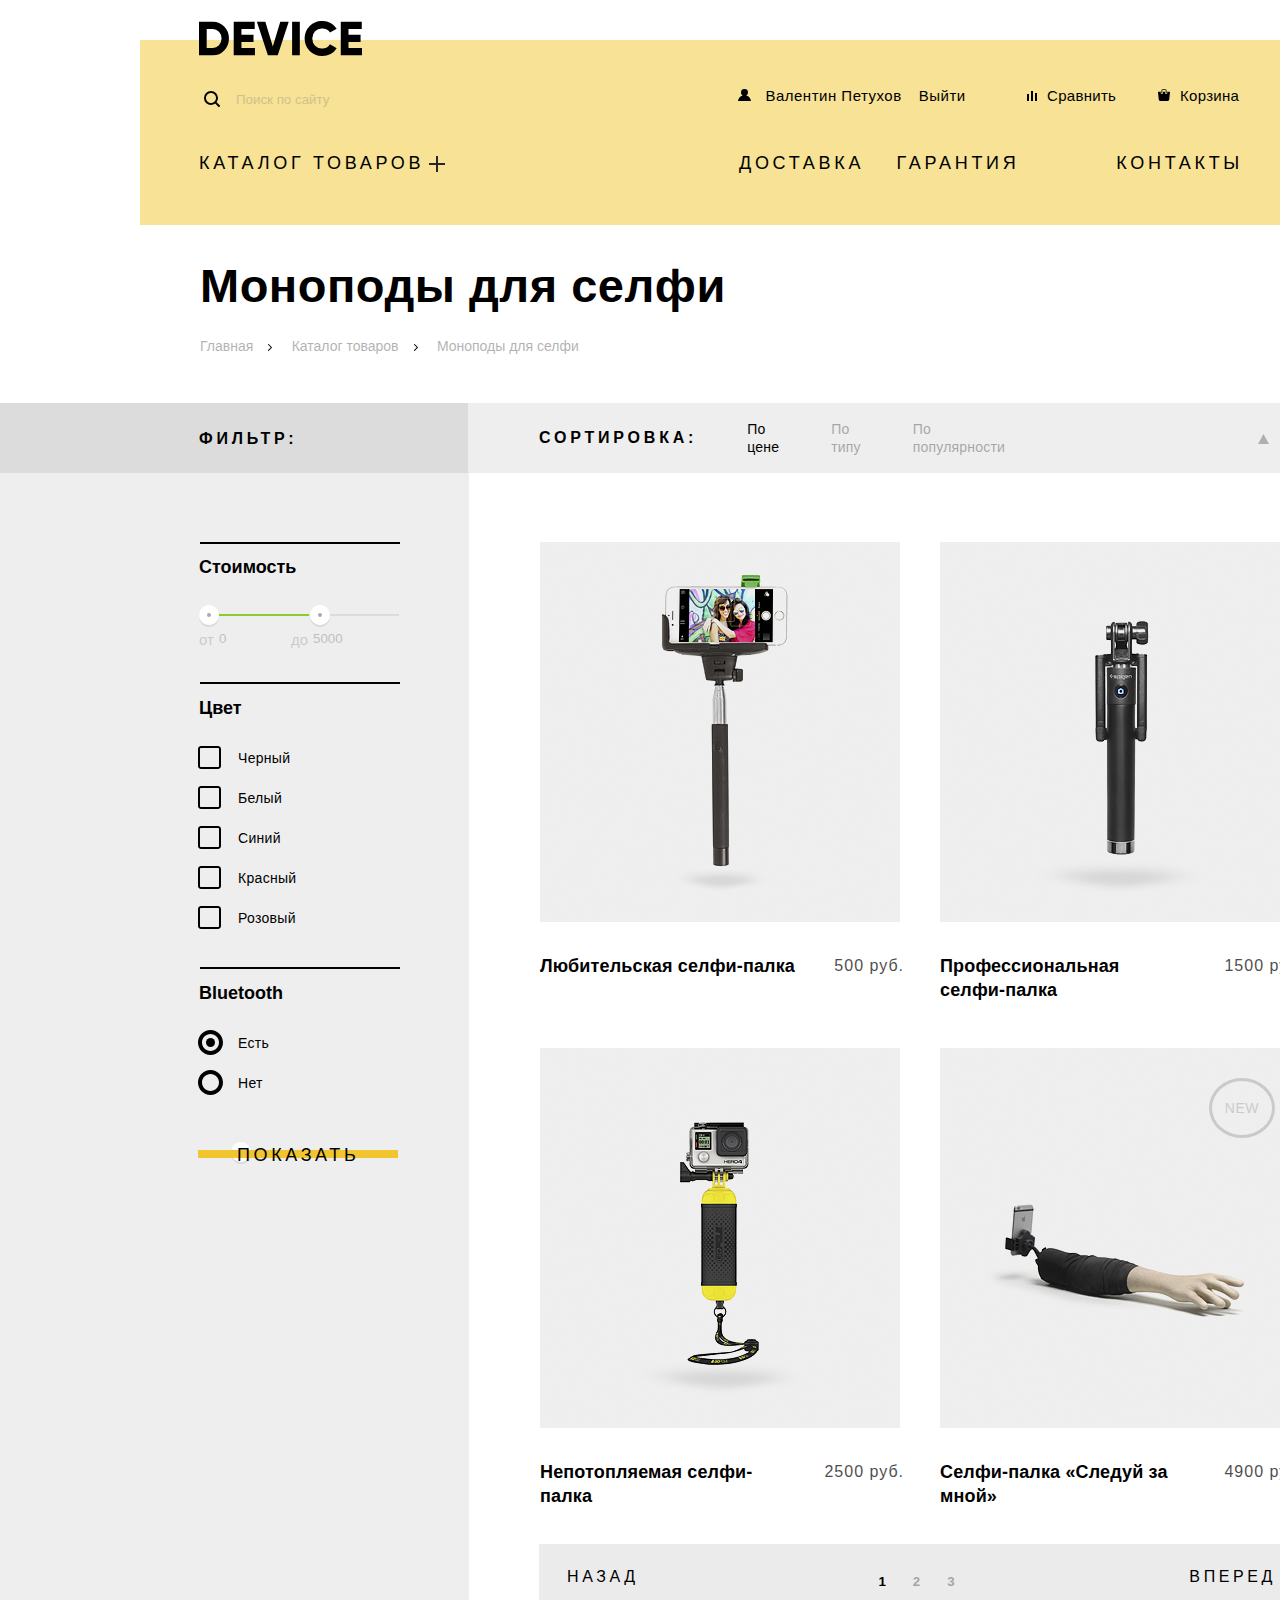
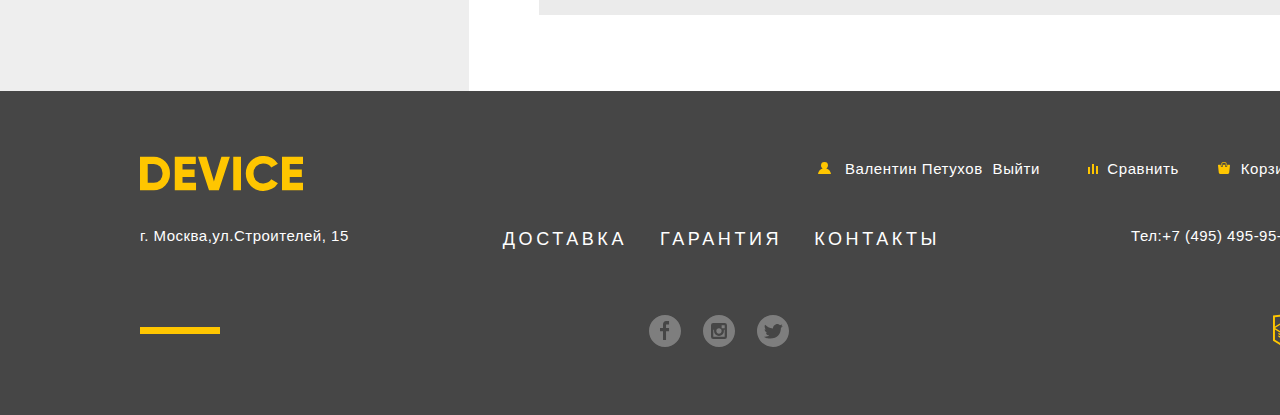
==== catalog.html @ 21fa6661 "Закончена стилизация" ====
﻿<!DOCTYPE html>
<html lang="ru">
<head>
  <meta charset="UTF-8">
  <title>HTML Academy: Девайс - Каталог</title>
  <link href="css/normalize.css" rel="stylesheet">
  <link href="css/style.css" rel="stylesheet">
</head>
<body>
  <div class="body-container">
    <header class="header">
      <nav class="header-navigation">
        <a class="header-logo" href="index.html">
          <img src="img/logo-header.svg" alt="Логотип интернет-магазина Device">
        </a>
        <div class="header-menu-container">
          <form class="search-form" action="https://echo.htmlacademy.ru/" method="get">
            <div class="search-form-input-container">
              <label class="visually-hidden" for="search">Поиск по сайту</label>
              <input class="search-input" type="search" name="text" id="search-field" placeholder="Поиск по сайту">
              <button class="search-button" type="submit" name="search-submit">
                <span>Найти</span>
              </button>
            </div>
          </form>
          <ul class="user-navigation">
            <li class="header-login-link catalog-header">
              <a href="#">
                <svg xmlns="http://www.w3.org/2000/svg" width="13" height="12" viewBox="0 0 13 12"><path d="M.032 12h12.937c-.163-2.643-2.074-4.837-4.671-5.543a3.47 3.47 0 0 0 1.687-2.972 3.485 3.485 0 0 0-6.97 0c0 1.264.68 2.361 1.688 2.972C2.106 7.163.194 9.357.032 12z"/></svg>
                <span>Валентин Петухов</span>
                <span>Выйти</span>
              </a>
            </li>
          </ul>
          <a class="compare-button header-button" href="#">
            <span>Сравнить</span>
          </a>
          <a class="basket-button header-button" href="#">
            <span>Корзина</span>
          </a>
        </div>
        <ul class="services-navigation-header">
          <li class="goods-menu">
            <a href="#">Каталог товаров</a>
            <div class="goods-menu-items-container">
              <ul>
                <li><a href="#">Виртуальная реальность</a></li>
                <li><a href="#">Моноподы для селфи</a></li>
                <li><a href="#">Экшн-камеры</a></li>
              </ul>
              <ul>
                <li><a href="#">Фитнес-браслеты</a></li>
                <li><a href="#">Умные часы</a></li>
              </ul>
              <ul>
                <li><a href="#">Квадрокоптеры</a></li>
              </ul>
            </div>
          </li>
          <li class="goods-menu"><a href="#">Доставка</a></li>
          <li class="goods-menu"><a href="#">Гарантия</a></li>
          <li class="goods-menu"><a href="#">Контакты</a></li>
        </ul>
      </nav>
    </header>

    <main class="catalog-main-content">
      <nav class="site-navigation">  
        <h1>Моноподы для селфи</h1>
        <p><a href="index.html">Главная</a> <svg xmlns="http://www.w3.org/2000/svg" width="4" height="7" viewBox="0 0 4 7"><path d="M3.83 3.132L.861.144a.5.5 0 0 0-.713 0 .508.508 0 0 0 0 .718l2.611 2.629L.148 6.12a.51.51 0 0 0 0 .72.5.5 0 0 0 .713 0L3.83 3.852a.51.51 0 0 0 .147-.36.507.507 0 0 0-.147-.36z"/></svg> <a href="catalog.html">Каталог товаров</a> <svg xmlns="http://www.w3.org/2000/svg" width="4" height="7" viewBox="0 0 4 7"><path d="M3.83 3.132L.861.144a.5.5 0 0 0-.713 0 .508.508 0 0 0 0 .718l2.611 2.629L.148 6.12a.51.51 0 0 0 0 .72.5.5 0 0 0 .713 0L3.83 3.852a.51.51 0 0 0 .147-.36.507.507 0 0 0-.147-.36z"/></svg> <a href="#">Моноподы для селфи</a></p>
      </nav>
      <div class="catalog-main-content-container">
        <section class="filter">
          <h2>Фильтр:</h2>
          <form class="filter-cost-form" action="https://echo.htmlacademy.ru/" method="post">
            <div>
              <h3>Стоимость</h3>
              <div class="cost-form-buttons-container">
                <div class="cost-form-left-button-container cost-button">
                  <button type="button" name="filter-cost-range-left" id="filter-cost-range-left"></button>
                  <div>
                    <span>от</span>
                    <input type="number" value="0" disabled>
                  </div>
                </div>
                <div class="cost-form-right-button-container cost-button">
                  <button type="button" name="filter-cost-range-right" id="filter-cost-range-right"></button>
                  <div>
                    <span>до</span>
                    <input type="number" value="5000" disabled>
                  </div>
                </div>
              </div>
            </div>
            <div>
              <h3>Цвет</h3>
              <ul class="filter-color-check-container">
                <li>
                  <input class="filter-check-color" type="checkbox" name="filter-check-black" id="filter-check-black">
                  <label for="filter-check-black">Черный</label>
                </li> 
                <li>
                  <input class="filter-check-color" type="checkbox" name="filter-check-white" id="filter-check-white">
                  <label for="filter-check-white">Белый</label>
                </li>
                <li>
                  <input class="filter-check-color" type="checkbox" name="filter-check-blue" id="filter-check-blue">
                  <label for="filter-check-blue">Синий</label> 
                </li>
                <li>
                  <input class="filter-check-color" type="checkbox" name="filter-check-red" id="filter-check-red">
                  <label for="filter-check-red">Красный</label>
                </li>
                <li>
                  <input class="filter-check-color" type="checkbox" name="filter-check-pink" id="filter-check-pink">
                  <label for="filter-check-pink">Розовый</label>
                </li>
              </ul>
            </div>
            <div>
              <h3>Bluetooth</h3>
              <ul class="filter-bluetooth">
              <li>
                <input type="radio" name="check-bluetooth" id="check-bluetooth-yes" checked>
                <label for="check-bluetooth-yes">Есть</label>
              </li>
              <li>
                <input type="radio" name="check-bluetooth" id="check-bluetooth-no">
                <label for="check-bluetooth-no">Нет</label>
              </li>
             </ul>
            </div>
            <button class="moreinfo-button filter-apply-button" type="submit" name="filter-submit" id="filter-submit">Показать</button>
          </form>
        </section>
        <div class="catalog-main-content-inner-container">
          <section class="sort">
            <div class="sort-buttons-container">
              <h2>Сортировка:</h2>
              <a href="#" class="filter-sort-button filter-sort-button-active">По цене</a>
              <a href="#" class="filter-sort-button">По типу</a>
              <a href="#" class="filter-sort-button">По популярности</a>
              <div class="filter-sort-ascdesc-container">
                <a href="#" class="filter-sort-ascdesc-button">
                  <img src="img/icon-up-dir.svg" alt="По возрастанию">
                </a>
                <a href="#" class="filter-sort-ascdesc-button filter-sort-button-active">
                  <img src="img/icon-down-dir.svg" alt="По убыванию">
                </a>
              </div>
            </div>
          </section>
          <section class="catalog-content">
            <h2 class="visually-hidden">Список товаров</h2>
            <div class="product-card">
              <div class="product-card-image-container">
                <div class="product-image-container">
                  <img class="product-image" src="img/item-1.png" alt="Любительская селфи-палка">
                </div>
                <div class="product-card-buttons-container">
                  <button class="to-basket-button moreinfo-button" type="button">
                    В корзину
                  </button>
                  <button class="to-compare-button" type="button">
                    Добавить к сравнению
                  </button>
                </div>
              </div>
              <div class="product-description">
                <table>
                  <tbody>
                    <tr>
                      <th><a href="#">Любительская селфи-палка</a></th>
                      <td>500 руб.</td>
                    </tr>
                  </tbody>
                </table>
              </div>
            </div>
            <div class="product-card">
              <div class="product-card-image-container">
                <div class="product-image-container">
                  <img class="product-image" src="img/item-2.png" alt="Любительская селфи-палка">
                </div>
                <div class="product-card-buttons-container">
                  <button class="to-basket-button moreinfo-button" type="button">
                    В корзину
                  </button>
                  <button class="to-compare-button" type="button">
                    Добавить к сравнению
                  </button>
                </div>
              </div>
              <div class="product-description">
                <table>
                  <tbody>
                    <tr>
                      <th><a href="#">Профессиональная<br> селфи-палка</a></th>
                      <td>1500 руб.</td>
                    </tr>
                  </tbody>
                </table>
              </div>
            </div>
            <div class="product-card">
              <div class="product-card-image-container">
                <div class="product-image-container">
                  <img class="product-image" src="img/item-3.png" alt="Любительская селфи-палка">
                </div>
                <div class="product-card-buttons-container">
                  <button class="to-basket-button moreinfo-button" type="button">
                    В корзину
                  </button>
                  <button class="to-compare-button" type="button">
                    Добавить к сравнению
                  </button>
                </div>
              </div>
              <div class="product-description">
                <table>
                  <tbody>
                    <tr>
                      <th><a href="#">Непотопляемая селфи-палка</a></th>
                      <td>2500 руб.</td>
                    </tr>
                  </tbody>
                </table>
              </div>
            </div>
            <div class="product-card">
              <div class="product-card-image-container">
                <div class="product-image-container">
                  <img class="product-image" src="img/item-4.png" alt="Любительская селфи-палка">
                </div>
                <div class="product-card-buttons-container">
                  <button class="to-basket-button moreinfo-button" type="button">
                    В корзину
                  </button>
                  <button class="to-compare-button" type="button">
                    Добавить к сравнению
                  </button>
                </div>
              </div>
              <div class="product-description">
                <table>
                  <tbody>
                    <tr>
                      <th><a href="#">Селфи-палка «Следуй за мной»</a></th>
                      <td>4900 руб.</td>
                    </tr>
                  </tbody>
                </table>
              </div>
            </div>
          </section>
          <div class="pagination">
            <button class="pagination-button" type="button" name="pagination-button-back" id="pagination-button-back"><span>Назад</span></button>
            <ul class="pagination-list">
              <li><button class="pagination-current-page" type="button" name="pagination-button-1" id="pagination-button-1">1</button></li>
              <li><button type="button" name="pagination-button-2" id="pagination-button-2">2</button></li>
              <li><button type="button" name="pagination-button-3" id="pagination-button-3">3</button></li>
            </ul>
            <button class="pagination-button" type="button" name="pagination-button-next" id="pagination-button-next"><span>Вперед</span></button>
          </div>
        </div>
      </div>
    </main>
      
    <footer class="footer">
      <nav class="footer-navigation"> 
        <a class="footer-logo">
          <svg xmlns="http://www.w3.org/2000/svg" width="163.281" height="34.938" viewBox="0 0 163.281 34.938">
          <defs>
              <style>
                .cls-1 {
                  fill-rule: evenodd;
                }
              </style>
            </defs>
            <path id="logo" class="cls-1" d="M199.58,21.911v33.6h13.532a15.723,15.723,0,0,0,11.72-4.824,16.464,16.464,0,0,0,4.712-11.976,16.465,16.465,0,0,0-4.712-11.976,15.723,15.723,0,0,0-11.72-4.824H199.58Zm7.733,26.208V29.3h5.8a8.648,8.648,0,0,1,6.5,2.568,9.412,9.412,0,0,1,2.489,6.84,9.41,9.41,0,0,1-2.489,6.84,8.646,8.646,0,0,1-6.5,2.568h-5.8Zm34.8-5.952h12.082v-7.3H242.109V29.3H255.4V21.911H234.376v33.6h21.265V48.119H242.109V42.167Zm36.343,13.344,11.019-33.6h-8.458l-7.491,24.72-7.491-24.72h-8.457l11.019,33.6h9.859Zm14.4,0h7.733v-33.6h-7.733v33.6Zm38.615-1.416a15.514,15.514,0,0,0,6.041-5.688l-6.67-3.84a7.488,7.488,0,0,1-3.165,3.024,9.874,9.874,0,0,1-4.664,1.1,9.594,9.594,0,0,1-7.177-2.736,9.907,9.907,0,0,1-2.682-7.248,9.908,9.908,0,0,1,2.682-7.248,9.594,9.594,0,0,1,7.177-2.736,9.914,9.914,0,0,1,4.64,1.08,7.6,7.6,0,0,1,3.189,3.048l6.67-3.84a15.881,15.881,0,0,0-6.09-5.688,17.419,17.419,0,0,0-8.409-2.088,17.12,17.12,0,0,0-17.592,17.472A17.12,17.12,0,0,0,323.01,56.183,17.519,17.519,0,0,0,331.468,54.095Zm17.881-11.928h12.082v-7.3H349.349V29.3h13.29V21.911H341.617v33.6h21.264V48.119H349.349V42.167Z" transform="translate(-199.594 -21.25)"/>
          </svg>
        </a>
        <div class="footer-navigation-container">
          <ul class="footer-user-navigation">
            <li class="footer-login-link footer-button">
              <a href="#">
                <svg xmlns="http://www.w3.org/2000/svg" width="13" height="12" viewBox="0 0 13 12"><path d="M.032 12h12.937c-.163-2.643-2.074-4.837-4.671-5.543a3.47 3.47 0 0 0 1.687-2.972 3.485 3.485 0 0 0-6.97 0c0 1.264.68 2.361 1.688 2.972C2.106 7.163.194 9.357.032 12z"/></svg>
              <span>Валентин Петухов</span>
              <span>Выйти</span>
             </a>
            </li>
          </ul>
          <a href="#" class="footer-compare-button footer-button">
            <svg xmlns="http://www.w3.org/2000/svg" width="10" height="10" viewBox="0 0 10 10"><path d="M8 2h1.984v8H8zM0 3h1.984v7H0zM4 0h2v10H4z"/></svg>
            <span>Сравнить</span>
          </a>
          <a href="#" class="footer-basket-button footer-button">
            <svg xmlns="http://www.w3.org/2000/svg" width="12" height="12" viewBox="0 0 12 12"><path d="M11.864 3.017a.429.429 0 0 0-.327-.154H9.225V4.09c0 .563-.484 1.022-1.08 1.022-.594 0-1.078-.458-1.078-1.022V2.863H4.909V4.09c0 .563-.485 1.022-1.08 1.022-.595 0-1.078-.458-1.078-1.022V2.863H.438a.43.43 0 0 0-.327.154.472.472 0 0 0-.108.358l.776 7.134c.015.806.642 1.455 1.411 1.455h7.595c.77 0 1.396-.649 1.411-1.455l.776-7.134a.476.476 0 0 0-.108-.358z"/><path d="M3.829 4.499c.239 0 .433-.184.433-.409V1.84c0-.632.672-1.022 1.295-1.022h1.079c.655 0 1.078.401 1.078 1.022v2.25c0 .225.194.409.431.409.239 0 .433-.184.433-.409V1.84C8.577.773 7.761 0 6.636 0H5.557c-1.19 0-2.159.826-2.159 1.84v2.25c0 .225.194.409.431.409z"/></svg>
            <span>Корзина</span>
          </a>
        </div>
        <div class="footer-contacts-and-services-container">
          <p>г. Москва,ул.Строителей, 15</p>
          <ul class="services-navigation-footer">
            <li><a href="#">Доставка</a></li>
            <li><a href="#">Гарантия</a></li>
            <li><a href="#">Контакты</a></li>
          </ul>
          <p>Тел:+7 (495) 495-95-95</p>
        </div>
        <div class="footer-social-container">
          <ul class="footer-social">
            <li>
              <a class="social-button" href="#">
                <img src="img/fb.svg" alt="" width="32" height="32">
              </a>
            </li>
            <li>
              <a class="social-button" href="#">
                <img src="img/instagram.svg" alt="" width="32" height="32">
              </a>
            </li>
            <li>
              <a class="social-button" href="#">
                <img src="img/twitter.svg" alt="" width="32" height="32">
              </a>
            </li>
          </ul>
          <a class="academy-logo" href="https://htmlacademy.ru/intensive/htmlcss">
            <img src="img/logo-html.svg" alt="Логотип HTML Academy" width="27" height="35">
          </a>
        </div>
      </nav>
    </footer>
  </div>
</body>
</html>
---- css/style.css ----
﻿@font-face {
  font-family: 'GilroyExtraBold';
  src: url("../fonts/gilroyextrabold.woff2") format("woff2");
  src: url("../fonts/gilroyextrabold.woff") format("woff");
  font-weight: bold;
  font-style: normal;
}

@font-face {
  font-family: 'GilroyLight';
  src: url("../fonts/gilroylight.woff2") format("woff2");
  src: url("../fonts/gilroylight.woff") format("woff");
  font-weight: bold;
  font-style: normal;
}

@font-face {
  font-family: 'OpenSans';
  src: url("../fonts/opensans.woff2") format("woff2"),
  src: url("../fonts/opensans.woff") format("woff");
  font-weight: bold;
  font-style: normal;
}

@font-face {
  font-family: 'OpenSansLight';
  src: url("../fonts/opensanslight.woff2") format("woff2"),
  src: url("../fonts/opensanslight.woff") format("woff");
  font-weight: bold;
  font-style: normal;
}

.visually-hidden:not(:focus):not(:active),
input[type="checkbox"].visually-hidden,
input[type="radio"].visually-hidden {
  position: absolute;

  width: 1px;
  height: 1px;
  margin: -1px;
  border: 0;
  padding: 0;

  white-space: nowrap;

  clip-path: inset(100%);
  clip: rect(0 0 0 0);
  overflow: hidden;
}

body {
  margin: 0;
  padding: 0;

  font-family: "OpenSans", "Arial", sans-serif;
  font-size: 15px;
}

img {
  max-width: 100%;
  height: auto;
}

.body-container {
  width: 1440px;

  margin-left: auto;
  margin-right: auto;

  position: relative;
}

/*Header*/

.header ul {
  list-style: none;
}

.header a {
  text-decoration: none;
  color: #000000;
}

.header {
  width: 1160px;

  margin-top: 40px;
  margin-left: 140px;
  
  background-color: #f7e296;
}

.header-logo {
  position: relative;

  top: -19px;
  left: 59px;
}

.header-button,
.header-button a {
  line-height: 30px;
}

.header-logo:hover,
.header-button:hover span {
  opacity: 0.5;
}

.header-logo:active,
.header-button:active {
  opacity: 0.2;
}

.header-menu-container {
  display: flex;
  justify-content: space-between;
  flex-wrap: wrap;

  line-height: 30px;
  
  padding-left: 30px;
}

.header-button {
  flex-basis: 100px;
  letter-spacing: 0.3px;
}

.user-navigation {
  display: flex;
  justify-content: center;
  margin: 0;
  padding-left: 115px;
  margin-top: 3px;

  flex-grow: 1;
}

.header-login-link svg {
  margin-right: 10px;
}

.header-login-link span {
  margin-right: 5px;
}

.search-form-input-container {
  min-width: 440px;

  margin-right: -257px;
}

.search-form {
  display: flex;
  flex-basis: 150px;

  margin-left: 64px;
  margin-top: 5px;

  position: relative;
}

.search-input {
  border: none;

  opacity: 0.3;

  height: 33px;

  background-color: #f7e296;

  position: relative;
}

.search-button {
  display: none;

  border: 2px solid #000000;

  padding: 5px;
  margin-top: -10px;
  margin-right: -272px;
  margin-bottom: -10px;

  width: 85px;
  height: 50px;

  background-color: #f7e296;

  position: relative;
}

.search-button:hover {
  background-color: #000000;
  color: #ffffff;

  cursor: pointer;
}

.search-button:active span {
  opacity: 0.3;
}

.search-button::after {
  content: "";

  position: absolute;
  left: -393px;
  top: 46px;

  width: 393px;
  height: 2px;

  background-color: #000000;
}

.search-input:focus {
  width: 355px;
}

.search-input:focus ~ .search-button {
  display: inline-block;
}

.search-input:hover {
  opacity: 1;
}

.search-form::before {
  content: "";

  position: absolute;
  left: -30px;
  top: 8px;

  width: 16px;
  height: 18px;

  background: url("../img/search.svg") no-repeat 0 0;
}

.search-button:active {
  display: inline-block;

  margin-left: 187px;
}

.compare-button {
  position: relative;

  margin-top: 3px;
  margin-right: 33px;
}

.compare-button::before {
  content: "";

  position: absolute;
  left: -20px;
  top: 10px;

  width: 16px;
  height: 18px;

  background: url("../img/compare.svg") no-repeat 0 0;
}

.basket-button {
  position: relative;

  margin-top: 3px;
  margin-right: 20px;
}

.basket-button::before {
  content: "";

  position: absolute;
  left: -22px;
  top: 8px;

  width: 16px;
  height: 18px;

  background: url("../img/cart.svg") no-repeat 0 0;
}

.services-navigation-header {
  display: flex;

  font-family: "GilroyExtraBold", "Arial", sans-serif;
  font-size: 18px;
  line-height: 24px;
  letter-spacing: 3.7px;
  text-transform: uppercase;

  margin: 0;
  padding: 0;
  padding-top: 35px;
}

.goods-menu a:hover,
.goods-menu:first-child:hover::before {
  opacity: 0.5;
}

.goods-menu a:active,
.goods-menu:first-child:active::before {
  opacity: 0.2;
}

.goods-menu .goods-menu-items-container {
  font-family: "OpenSansLight", "Arial", sans-serif;
  font-size: 15px;
  line-height: 36px;
  letter-spacing: 0.4px;
  text-transform: none;
}

.goods-menu:first-child {
  flex-basis: 250px;

  margin-right: 290px;
  margin-left: 59px;

  position: relative;
}

.goods-menu:first-child::before {
  content: "";

  position: absolute;
  left: 230px;
  top: 5px;

  width: 16px;
  height: 18px;

  background: url("../img/plus.svg") no-repeat 0 0;
}

.goods-menu:first-child::after {
  content: "";

  width: 1160px;
  height: 163px;

  top: 24px;
  left: -59px;

  position: absolute;
  
  background-color: #f7e296;

  display: none;
}

.goods-menu:first-child:hover .goods-menu-items-container {
  display: flex;
}

.goods-menu:first-child:hover::after {
  display: block;
  z-index: 1;
}

.goods-menu:nth-child(2) {
  flex-basis: 120px;
  flex-grow: 0.65;
}

.goods-menu:nth-child(3) {
  flex-basis: 110px;
  flex-grow: 1.9;
}

.goods-menu:last-child {
  flex-basis: 120;
  margin-right: 57px;
}

.goods-menu ul {
  margin: 0;
  padding: 0;
}

.goods-menu-items-container {
  display: none;

  position: absolute;

  padding-top: 21px;

  z-index: 10;
}

.goods-menu ul:first-of-type {
  display: flex;
  flex-direction: column;

  min-width: 200px;

  margin-right: 40px;
}

.goods-menu ul:nth-of-type(2) {
  display: flex;
  flex-direction: column;
  min-width: 130px;

  margin-right: 70px;
}

.goods-menu ul:nth-of-type(3) {
  display: flex;
  flex-direction: column;
}

/*main*/

/*slider*/

.main-content {
  width: 1160px;

  margin-left: 140px;

  position: relative;
}

.main-content::before {
  content: "";

  width: 1160px;
  height: 163px;

  position: absolute;
  
  background-color: #f7e296;

  z-index: -1;
}

.main-content ul {
  list-style: none;
}

.goods-slider {
  position: relative;

  margin-bottom: 113px;
}

.goods-slider::before {
  content: "";

  width: 100px;
  height: 7px;

  position: absolute;
  top: 89px;
  left: 600px;
  
  background-color: #ffffff;
}

.slide {
  display: flex;

  padding-top: 50px;
}

.slide .slider-header {
  font-family: "GilroyExtraBold", "Arial", sans-serif;
  font-size: 47px;
  line-height: 56px;
  letter-spacing: 0.5px;
}

.slide .slider-number {
  font-family: "GilroyExtraBold", "Arial", sans-serif;
  font-size: 179px;
  line-height: 179px;
  color: white;

  position: absolute;
  top: 40px;
  right: 50px;
}

.slide .slider-text {
  font-family: "OpenSansLight", "Arial", sans-serif;
  font-size: 15px;
  line-height: 30px;
  color: #464646;
  letter-spacing: 0.4px;

  margin-top: 20px;
}

.slider-image-container {
  min-width: 500px;
  min-height: 500px;

  margin-top: 2px;
  margin-left: 90px;
}

.slider-text-container {
  display: flex;
  flex-direction: column;

  margin-top: 81px;
  margin-left: 10px;
}

.slider-text-container a {
  margin-top: 35px;
  margin-left: 43px;
}

.moreinfo-button {
  font-family: "GilroyExtraBold", "Arial", sans-serif;
  font-size: 18px;
  line-height: 24px;
  text-decoration: none;
  text-transform: uppercase;
  color: #000000;
  letter-spacing: 3.6px;

  border: none;

  background-color: rgba(0, 0, 0, 0);

  position: relative;

  z-index: 1;
}

.slider-moreinfo-button {
  position: relative;

  width: 150px;
}

.slider-moreinfo-button::before {
  content: "";

  position: absolute;

  width: 220px;
  height: 8px;

  top: 8px;
  left: -43px;

  background-color: #f0c52e;
  
  z-index: -1;
}

.moreinfo-button:hover {
  cursor: pointer;
}

.moreinfo-button:hover::before {
  height: 40px;

  top: -8px;
}

.moreinfo-button:active {
  color: #be9c22;
}

.slider-table-container th {
  font-family: "OpenSansLight", "Arial", sans-serif;
  font-size: 13px;
  line-height: 20px;
  color: #464646;
}

.slider-table-container td {
  font-family: "GilroyLight", "Arial", sans-serif;
  font-size: 36px;
  line-height: 48px;
}

.slider-table {
  display: flex;
  
  margin-top: 53px;
  margin-left: -3px;
}

.slider-table tr {
  display: flex;
  flex-direction: column-reverse;
}

.slider-table td {
  width: 155px;
  text-align: left;
  margin-top: 1px;
}

.slider-table th {
  width: 155px;
  text-align: left;
  margin-top: 6px;
}

.slider-table tr:nth-of-type(2) {
  width: 140px;
  text-align: left;
  margin-top: 1px;
}

.slider-move-container {
  position: absolute;

  top: 360px;
  right: 120px;
}

.slider-move-buttons {
  display: flex;

  width: 50px;
  height: 20px;
}

.slider-move-buttons li {
  margin-right: 4px;
  margin-top: 4px;
}

.slider-move-buttons button {
  background-color: rgba(0, 0, 0, 0);
  border: none;
}

.slider-move-buttons button:hover {
  cursor: pointer;
}

/*popular*/

.popular-item-container a {
  font-family: "GilroyExtraBold", "Arial", sans-serif;
  font-size: 18px;
  line-height: 24px;
  text-decoration: none;
  color: #000000;
  letter-spacing: 0.2px;
}

.popular {
  display: flex;
  justify-content: flex-start;
  flex-wrap: wrap;

  margin-top: 51px;
}

.popular-item-list {
  list-style: none;

  display: flex;
  flex-wrap: wrap;
  justify-content: flex-start;

  margin: 0;
  padding: 0;

  min-width: 1160px;
}

.popular-item-image {
  position: relative;
}

.popular-item-container {
  display: flex;
  flex-direction: column;
  flex-wrap: wrap;

  margin-top: 173px;
  margin-bottom: 50px;
  margin-right: 40px;

  flex-basis: 160px;
}

.popular-item-container:nth-of-type(6n) {
  margin-right: 0;
}

.popular-item-container:nth-of-type(1) .popular-item-image::before {
  content: "";

  position: absolute;
  top: -193px;

  width: 160px;
  height: 160px;

  background: #f7e296 url("../img/popular-1.svg") no-repeat 50% 50%;
}

.popular-item-container:nth-of-type(2) .popular-item-image::before {
  content: "";

  position: absolute;
  top: -193px;

  width: 160px;
  height: 160px;

  background: #f7e296 url("../img/popular-2.svg") no-repeat 50% 95%;
}

.popular-item-container:nth-of-type(3) .popular-item-image::before {
  content: "";

  position: absolute;
  top: -193px;

  width: 160px;
  height: 160px;

  background: #f7e296 url("../img/popular-3.svg") no-repeat 50% 50%;
}

.popular-item-container:nth-of-type(4) .popular-item-image::before {
  content: "";

  position: absolute;
  top: -193px;

  width: 160px;
  height: 160px;

  background: #f7e296 url("../img/popular-4.svg") no-repeat 50% 50%;
}

.popular-item-container:nth-of-type(5) .popular-item-image::before {
  content: "";

  position: absolute;
  top: -193px;

  width: 160px;
  height: 160px;

  background: #f7e296 url("../img/popular-5.svg") no-repeat 50% 50%;
}

.popular-item-container:nth-of-type(6) .popular-item-image::before {
  content: "";

  position: absolute;
  top: -193px;

  width: 160px;
  height: 160px;

  background: #f7e296 url("../img/popular-6.svg") no-repeat 50% 50%;
}

.popular-item-container .popular-item-image:hover::before {
  background-color: #f0c52e;
}

.popular-item-container:active {
  opacity: 0.3;
}

.popular-item-container div:first-of-type {
  margin-bottom: 25px;
}

/*Services slider*/

.services-slider-buttons button {
  font-family: "GilroyExtraBold", "Arial", sans-serif;
  font-size: 18px;
  line-height: 24px;
  text-transform: uppercase;
  letter-spacing: 3.5px;

  border: none;
  outline: none;

  background-color: rgba(0, 0, 0, 0);

  position: relative;

  margin-top: 4px;
}

.services-slider-buttons button::before {
  content: "";

  position: absolute;

  width: 160px;
  height: 8px;

  top: 8px;

  background-color: #f0c52e;
  
  z-index: -1;
}

.services-slider-buttons .services-slider-button-1::before {
  left: -10px;
}

.services-slider-buttons .services-slider-button-2::before {
  left: -17px;
}

.services-slider-buttons .services-slider-button-3::before {
  left: -30px;
}

.services-slider-buttons button:hover::before {
  height: 40px;

  top: -8px;
}

.services-slider-buttons button:active {
  color: #f7e184;
}

.services-slider-buttons button:active::before {
  width: 280px;
  height: 40px;

  top: -8px;

  background-color: #000000;
}

.services {
  display: flex;

  margin-top: 65px;
  margin-bottom: 150px;

  position: relative;
}

.services::before {
  content: "";

  position: absolute;
  top: -34px;
  left: 277px;

  width: 7px;
  height: 320px;

  background-color: #000000;
}

.services::after {
  content: "";

  position: absolute;
  top: 51px;
  right: 62px;

  width: 140px;
  height: 170px;

  background: url("../img/delivery.svg") no-repeat 0 0;
}

.services-slider-buttons::before {
  content: "";

  position: absolute;
  top: 66px;
  left: -140px;

  width: 1440px;
  height: 287px;

  background-color: #e5e5e5;

  z-index: -1;
}

.services-slider-buttons ul {
  display: flex;
  flex-direction: column;

  margin: 0;
  padding: 0;

  width: 160px;
}

.services-slider-buttons li {
  margin-top: 50px;
  margin-left: 3px;
  text-align: center;
}

.services-slider-buttons li:nth-of-type(2) {
  margin-top: 35px;
  text-align: center;
}

.services-slider-buttons li:nth-of-type(3) {
  margin-top: 35px;
  text-align: center;
}

.services-slider-text {
  display: flex;
  flex-direction: column;
}

.services-slider-text h2 {
  font-family: "GilroyExtraBold", "Arial", sans-serif;
  font-size: 47px;
  line-height: 48px;
  letter-spacing: 1px;

  margin-left: 240px;
}

.services-slider-text p {
  font-family: "OpenSansLight", "Arial", sans-serif;
  font-size: 15px;
  line-height: 30px;
  color: #464646;
  letter-spacing: 0.5px;

  margin-left: 240px;
  margin-right: 320px;
  margin-top: -6px;
}

/*Logotypes*/

.logotypes {
  display: flex;
  
  margin-top: 223px;

  margin-bottom: 102px;
}

.logotypes-list {
  display: flex;
  justify-content: flex-start;
  flex-wrap: wrap;

  margin: 0;
  padding: 0;
}

.logotypes-list li {
  position: relative;
}

.logotypes-list li:first-of-type::before {
  content: "";

  display: none;

  position: absolute;

  width: 260px;
  height: 100px;

  top: 0;
  left: 0;

  background: url("../img/logo-1-colored.png") no-repeat 0 0;
}

.logotypes-list li:nth-of-type(2)::before {
  content: "";

  display: none;

  position: absolute;

  width: 260px;
  height: 100px;

  top: 0;
  left: 0;

  background: url("../img/logo-2-colored.png") no-repeat 0 0;
}

.logotypes-list li:nth-of-type(3)::before {
  content: "";

  display: none;

  position: absolute;

  width: 260px;
  height: 100px;

  top: 0;
  left: 0;

  background: url("../img/logo-3-colored.png") no-repeat 0 0;
}

.logotypes-list li:nth-of-type(4)::before {
  content: "";

  display: none;

  position: absolute;

  width: 260px;
  height: 100px;

  top: 0;
  left: 0;

  background: url("../img/logo-4-colored.png") no-repeat 0 0;
}

.logotypes-list li:hover::before {
  display: block;
}

.logotypes-list li {
  margin-right: 40px;
}

.logotypes-list li:nth-child(4n) {
  margin-right: 0px;
}

/*About us*/

.about-us-container {
  display: flex;

  margin-bottom: 91px;
}

.about-us-container h2 {
  font-family: "GilroyExtraBold", "Arial", sans-serif;
  font-size: 47px;
  line-height: 48px;
  letter-spacing: 0.6px;
  margin-left: -1px;
}

.about-us-container p {
  font-family: "OpenSansLight", "Arial", sans-serif;
  font-size: 15px;
  line-height: 30px;
  color: #464646;
  letter-spacing: 0.2px;
}

.about-us-list {
  margin: 0;
  padding: 0;
  margin-top: 64px;
  margin-left: 16px;
}

.about-us-list li {
  padding-left: 19px;

  list-style: circle;

  color: #e5e5e5;
}

.about-us-list span {
  font-family: "GilroyExtraBold", "Arial", sans-serif;
  font-size: 16px;
  line-height: 40px;
  color: #000000;
}

.about-us,
.contacts {
  display: flex;
  flex-direction: column;

  position: relative;
}

.about-us {
  margin-right: 137px;
}

.about-us::before {
  content: "";

  width: 80px;
  height: 7px;

  position: absolute;
  top: -13px;

  background-color: #000000;
}

.contacts::before {
  content: "";

  width: 80px;
  height: 7px;

  position: absolute;
  top: -13px;
  left: 4px;

  background-color: #000000;
}

.about-us p,
.contacts p {
  margin: 0;
  padding: 0;

  margin-top: 5px;
}

.contacts p {
  margin-left: 1px;
  margin-bottom: 38px;
}

.about-us p:first-of-type {
  width: 460px;
  margin-bottom: 25px;
}

.about-us p:nth-of-type(2) {
  width: 460px;
}

.contacts .map-container {
  margin-left: 3px;
}

.about-us-button {
  display: inline-block;
  margin-top: 62px;
  margin-left: 23px;

  width: 230px;

  position: relative;
}

.about-us-button::before {
  content: "";

  position: absolute;

  width: 260px;
  height: 8px;

  top: 8px;
  left: -23px;

  background-color: #f0c52e;
  
  z-index: -1;
}

.contacts-button {
  display: inline-block;
  margin-top: 72px;
  margin-left: 43px;

  width: 210px;
}

.contacts-button::before {
  content: "";

  position: absolute;

  width: 260px;
  height: 8px;

  top: 8px;
  left: -40px;

  background-color: #f0c52e;
  
  z-index: -1;
}

/*Footer*/

.footer {
  width: 1440px;

  background-color: #464646;

  padding-bottom: 50px;

  position: relative;
}

.footer ul {
  list-style: none;
}

.footer-button a,
.footer-button {
  text-decoration: none;
  font-family: "OpenSansLight", "Arial", sans-serif;
  font-size: 15px;
  line-height: 36px;
  color: #ffffff;
  letter-spacing: 0.6px;
}

.footer-logo:hover,
.footer-button:hover {
  opacity: 0.5;
}

.footer-logo:active,
.footer-button:active {
  opacity: 0.2;
}

.footer-navigation {
  padding-top: 45px;
  padding-left: 140px;

  position: relative;
}

.footer-logo {
  position: absolute;
  top: 65px;
  fill: #ffc600;
}

.footer::before {
  content: "";

  position: absolute;
  left: 140px;
  bottom: 81px;

  width: 80px;
  height: 7px;

  background-color: #ffc600;
}

.footer-navigation-container {
  display: flex;

  align-items: center;
  justify-content: flex-end;
}

.footer-login-link,
.footer-navigation-container a {
  
  margin: 0;
  padding: 0;
}

.footer-login-link {
  margin-right: 43px;
}

.footer-login-link svg {
  margin-right: 9px;

  fill: #ffc600;
}

.footer-login-link span {
  margin-right: 5px;
}

.footer-compare-button,
.footer-basket-button {
  position: relative;
}

.footer-compare-button {
  width: 130px;

  fill: #ffc600;
}

.footer-compare-button svg {
  margin-right: 4.5px;
}

.footer-basket-button {
  width: 222px;

  fill: #ffc600;
}

.footer-basket-button svg {
  margin-right: 6px;
}

.services-navigation-footer a {
  font-family: "GilroyExtraBold", "Arial", sans-serif;
  font-size: 18px;
  line-height: 24px;
  text-decoration: none;
  text-transform: uppercase;
  color: #ffffff;
  letter-spacing: 3.6px;
}

.services-navigation-footer a:hover {
  opacity: 0.5;
}

.services-navigation-footer a:active {
  opacity: 0.2;
}

.footer-contacts-and-services-container {
  display: flex;
  align-items: center;

  margin-right: 140px;
}

.footer-contacts-and-services-container p {
  font-family: "OpenSansLight", "Arial", sans-serif;
  font-size: 15px;
  line-height: 30px;
  color: #ffffff;
  letter-spacing: 0.5px;

  margin-top: 19px;
}

.footer-contacts-and-services-container p:first-of-type {
  margin-right: 103px;
}

.services-navigation-footer {
  display: flex;
  justify-content: center;

  margin-top: 25px;

  flex-grow: 1;
}

.services-navigation-footer li {
  margin-right: 33px;
}

.services-navigation-footer li:nth-of-type(1) {
  margin-left: -3px;
}

.services-navigation-footer li:nth-of-type(3) {
  margin-right: 177px;
  margin-left: -1px;
}

.footer-social-container {
  display: flex;
  align-items: center;
  justify-content: flex-end;

  margin-top: 34px;
  margin-right: 140px;
}

.footer-social {
  display: flex;
  justify-content: center;

  margin-right: 462px;
}

.footer-social li {
  margin-right: 22px;

  opacity: 0.3;
}

.footer-social li:hover {
  opacity: 1;
}

.footer-social li:active {
  opacity: 0.1;
}

.academy-logo {
  bottom: 0px;
  right: 140px;
}

.academy-logo img:hover {
  opacity: 0.5;
}

.academy-logo img:active {
  opacity: 0.2;
}

.write-us-popup {
  display: none;

  position: absolute;

  width: 960px;
  height: 555px;

  top: 0;
  bottom: 0;
  left: 0;
  right: 0;

  margin: auto;

  box-shadow: 0px 5px 20px 5px #d5d5d5;

  background-color: #ffffff;
}

.write-us-popup-container {
  position: relative;
}

.write-us-popup-close {
  position: absolute;

  top: -80px;
  right: 20px;

  width: 55px;
  height: 55px;

  font-size: 0px;

  background-color: transparent;
  background: url("../img/modal-close.svg") no-repeat 0 0;

  border: 0;

  opacity: 0.5;

  cursor: pointer;
}

.write-us-popup-close:hover {
  opacity: 1;
}

.write-us-form {
  display: flex;
  flex-direction: column;

  width: 765px;
  height: 380px;

  margin-left: auto;
  margin-right: auto;
  margin-top: 100px;
}

.write-us-input-container div {
  display: flex;
  flex-direction: column;

  margin-bottom: 40px;
}

.write-us-input-container div:first-of-type {
  margin-right: 39px;
}

.write-us-input-container {
  display: flex;
}

.write-us-form input,
.write-us-form textarea {
  font-family: "OpenSans", "Arial", sans-serif;
  font-size: 14px;
  line-height: 18px;
}

.write-us-form textarea {
  width: 760px;
  min-height: 145px;

  margin-bottom: 50px;

  background-color: #f2f2f2;

  border: none;

  resize: none;

  text-indent: 20px;
  padding-top: 15px;
}

.write-us-form textarea::-webkit-textarea-placeholder,
.write-us-form input::-webkit-input-placeholder {
  opacity: 0.3;
}

.write-us-form textarea::-moz-placeholder,
.write-us-form input::-moz-placeholder {
  opacity: 0.3;
}

.write-us-form textarea:-ms-textarea-placeholder,
.write-us-form input:-ms-input-placeholder {
  opacity: 0.3;
}

.write-us-form button {
  width: 130px;

  margin-left: 30px;
}

.write-us-form-button::before {
  content: "";

  position: absolute;

  width: 200px;
  height: 8px;

  top: 8px;
  left: -30px;

  background-color: #f0c52e;

  z-index: -1;
}

.write-us-form label {
  font-family: "GilroyExtraBold", "Arial", sans-serif;
  font-size: 18px;
  line-height: 24px;
  font-weight: bold;

  margin-bottom: 5px;
}

.write-us-input-container input {
  width: 360px;
  height: 50px;

  background-color: #f2f2f2;

  border: none;
}

.write-us-input-container input {
  text-indent: 20px;
}

/*!!!!!!!!!!!!!!!! CONTENT PAGE !!!!!!!!!!!!!!!!!!!!*/

/*Header*/

.catalog-header {
  margin-left: 130px;
}

.catalog-header span {
  letter-spacing: 0.5px;
}

.catalog-header span:last-of-type {
  padding-left: 8px;
}

.catalog-header:hover span:last-of-type {
  opacity: 0.5;
}

.catalog-header:active span:last-of-type {
  opacity: 0.2;
}

/*Main. Site navigation*/

.site-navigation h1 {
  font-family: "GilroyExtraBold", "Arial", sans-serif;
  font-size: 47px;
  line-height: 56px;
  letter-spacing: 0.5px;

  padding-left: 60px;
}

.site-navigation {
  margin-left: 140px;
}

.site-navigation p {
  padding-left: 45px;

  margin-top: -11px;
}

.site-navigation a {
  font-family: "OpenSansLight", "Arial", sans-serif;
  font-size: 14px;
  line-height: 24px;
  text-decoration: none;
  color: #000000;
  opacity: 0.3;

  padding-right: 11px;
  padding-left: 15px;
}

.site-navigation a:hover {
  opacity: 1;
}

.site-navigation a:active {
  opacity: 0.1;
}

.catalog-main-content {
  margin-top: 83px;
  padding-bottom: 29px;

  position: relative;
}

.site-navigation::before {
  content: "";

  width: 1160px;
  height: 52px;

  top: -85px;

  position: absolute;
  
  background-color: #f7e296;

  z-index: -1;
}

/*Filter*/

.filter {
  display: flex;
  flex-direction: column;

  margin-top: -10px;
  margin-bottom: -29px;
  padding-left: 199px;
  padding-top: 10px;
  padding-right: 70px;

  min-width: 200px;

  background-color: #eeeeee;
}

.filter::before {
  content: "";

  width: 468px;
  height: 70px;

  top: -10px;
  left: 0px;

  position: absolute;
  
  background-color: #dcdcdc;

  z-index: 1;
}

.catalog-main-content-container {
  display: flex;

  margin-top: 55px;

  position: relative;
}

.catalog-main-content-container::before {
  content: "";

  width: 200px;
  height: 2px;

  top: 129px;
  left: 200px;

  position: absolute;
  
  background-color: #000000;
}

.catalog-main-content-inner-container {
  display: flex;
  flex-direction: column;
}

.filter h2,
.sort h2 {
  font-family: "GilroyExtraBold", "Arial", sans-serif;
  font-size: 16px;
  line-height: 24px;
  letter-spacing: 3.8px;
  text-transform: uppercase;

  z-index: 1;
}

.filter h3 {
  font-family: "GilroyExtraBold", "Arial", sans-serif;
  font-size: 18px;
  line-height: 24px;
}

.filter-cost-form label {
  font-family: "OpenSansLight", "Arial", sans-serif;
  font-size: 14px;
  line-height: 40px;
  letter-spacing: 0.3px;
}

.filter-cost-form button {
  min-width: 25px;
  min-height: 25px;

  background: url("../img/filter-button.svg") no-repeat 0 0;

  border: none;
}

.filter-cost-form button:hover {
  transform: scale(1.07);

  cursor: pointer;
}

.filter-cost-form input[type="number"] {
  border: none;

  background-color: transparent;

  -moz-appearance: textfield;

  opacity: 0.3;
}

.filter-cost-form input[type="number"]::-webkit-outer-spin-button,
.filter-cost-form input[type="number"]::-webkit-inner-spin-button {
  -webkit-appearance: none;
}

.cost-form-buttons-container {
  display: flex;

  padding-top: 8px;

  height: 50px;
  margin-right: -52px;

  position: relative;
}

.cost-form-buttons-container span {
  opacity: 0.15;
}

.cost-form-buttons-container > div {
  display: flex;
  flex-direction: column;
}

.cost-form-buttons-container > div:last-of-type {
  align-items: center;
}

.cost-button div {
  display: flex;
}

.cost-form-right-button-container div {
  text-indent: 20px;
}

.cost-button span {
  margin-right: 3px;
  margin-top: 1px;
}

.cost-form-left-button-container {
  position: relative;

  z-index: 1;
}

.cost-form-right-button-container {
  z-index: 1;

  margin-left: -10px;
}

.cost-form-left-button-container::after {
  content: "";

  width: 110px;
  height: 2px;

  top: 9px;
  left: 0px;

  position: absolute;
  
  background-color: #91c92f;

  z-index: -1;
}

.cost-form-buttons-container::after {
  content: "";

  width: 200px;
  height: 2px;

  top: 17px;
  left: 0px;

  position: absolute;

  background-color: #dbdbdb;
}

.filter-cost-form {
  margin-top: 73px;
}

.filter-cost-form > div:first-of-type::before {
  content: "";

  width: 200px;
  height: 2px;

  top: 269px;
  left: 200px;

  position: absolute;

  background-color: #000000;
}

.filter-cost-form div:first-of-type {
  margin-bottom: 41px;
}

.filter-cost-form input[type="number"] {
  width: 60px;
}

.filter .filter-color-check-container {
  display: flex;
  flex-direction: column;

  margin: 0;
  padding: 0;
  margin-left: 21px;

  list-style: none;
}

.filter-check-color {
  display: none;
}

.filter-color-check-container label {
  position: relative;

  padding-left: 18px;
}

.filter-color-check-container label::before {
  content: "";

  position: absolute;

  width: 30px;
  height: 30px;

  top: -4px;
  left: -22px;

  background: url("../img/checkbox-off.svg") no-repeat 0 0;
}

.filter-color-check-container li:hover {
  opacity: 0.5;
}

.filter-color-check-container li:active {
  opacity: 1;
}

.filter-color-check-container li:disabled {
  opacity: 0.15;
}

#filter-check-black:checked ~ label[for="filter-check-black"]::before {
  background: url("../img/checkbox-on.svg") no-repeat 0 0;
}

#filter-check-white:checked ~ label[for="filter-check-white"]::before {
  background: url("../img/checkbox-on.svg") no-repeat 0 0;
}

#filter-check-blue:checked ~ label[for="filter-check-blue"]::before {
  background: url("../img/checkbox-on.svg") no-repeat 0 0;
}

#filter-check-red:checked ~ label[for="filter-check-red"]::before {
  background: url("../img/checkbox-on.svg") no-repeat 0 0;
}

#filter-check-pink:checked ~ label[for="filter-check-pink"]::before {
  background: url("../img/checkbox-on.svg") no-repeat 0 0;
}

.filter-cost-form div:nth-of-type(2) {
  margin-bottom: 43px;
}

.filter-cost-form div:nth-of-type(3)::before {
  content: "";

  width: 200px;
  height: 2px;

  top: 554px;
  left: 200px;

  position: absolute;
  
  background-color: #000000;
}

.filter-bluetooth {
  display: flex;
  flex-direction: column;

  margin: 0;
  padding: 0;
  margin-left: 21px;

  list-style: none;
}

.filter-bluetooth input[type="radio"] {
  display: none;
}

.filter-bluetooth label {
  position: relative;
  padding-left: 18px;
}

.filter-bluetooth label::before {
  content: "";

  position: absolute;

  width: 30px;
  height: 30px;

  top: -5px;
  left: -22px;

  background: url("../img/radio-off.svg") no-repeat 0 0;
}

.filter-bluetooth li:hover {
  opacity: 0.5;
}

.filter-bluetooth li:active {
  opacity: 1;
}

.filter-bluetooth li:disabled {
  opacity: 0.15;
}

#check-bluetooth-yes:checked ~ label[for="check-bluetooth-yes"]::before {
  background: url("../img/radio-on.svg") no-repeat 0 0;
}

#check-bluetooth-no:checked ~ label[for="check-bluetooth-no"]::before {
  background: url("../img/radio-on.svg") no-repeat 0 0;
}

.filter-cost-form div:last-of-type {
  margin-bottom: 39px;
}

.filter-apply-button {
  margin-left: 32px;
  margin-bottom: 50px;
}

.filter-apply-button::before {
  content: "";

  position: absolute;

  width: 200px;
  height: 8px;

  top: 8px;
  left: -33px;

  background-color: #f0c52e;
  
  z-index: -1;
}

.filter-apply-button:hover::before {
  height: 40px;

  top: -8px;
}

/*Sort*/

.sort {
  display: flex;

  min-height: 70px;

  margin-top: -10px;

  padding-left: 22px; 
  padding-right: 120px;

  text-decoration: none;
  background-color: #eeeeee;
}

.sort h2 {
  align-self: center;

  margin-right: 50px;
}

.sort-buttons-container {
  display: flex;

  margin-left: 48px;
}

.sort-buttons-container > a {
  font-family: "OpenSans", "Arial", sans-serif;
  font-size: 14px;
  line-height: 18px;
  text-decoration: none;
  letter-spacing: 0.2px;
  color: #000000;
  opacity: 0.3;

  margin-right: 30px;

  align-self: center;
}

.sort-buttons-container a:hover {
  opacity: 0.5;
}

.sort-buttons-container a:active {
  opacity: 1;
}

.filter-sort-ascdesc-container {
  display: flex;

  margin-left: 202px;
}

.filter-sort-ascdesc-container a {
  margin-right: 20px;

  opacity: 0.3;

  align-self: center;
}

.sort-buttons-container .filter-sort-button-active {
  opacity: 1;
}

/*Content*/

.catalog-content {
  display: flex;
  flex-wrap: wrap;

  margin-left: 71px;
  margin-top: 69px;

  max-width: 800px;
}

.product-description tr {
  display: flex;
  justify-content: space-between;

  width: 350px;
}

.product-description th {
  font-family: "GilroyExtraBold", "Arial", sans-serif;
  font-size: 18px;
  line-height: 24px;
  margin-left: -3px;
  letter-spacing: 0.15px;
  max-width: 260px;
  text-align: left;
}

.product-description td {
  font-family: "GilroyLight", "Arial", sans-serif;
  font-size: 16px;
  line-height: 24px;
  opacity: 0.7;
  letter-spacing: 1px;
  margin-right: -13px;
}

.product-description {
  margin-top: 29px;
}

.product-description a {
  text-decoration: none;
  color: #000000;
}

.product-description a:hover {
  opacity: 0.5;
}

.product-description a:active {
  opacity: 0.2;
}

.product-image-container {
  max-width: 360px;
  max-height: 380px;

  position: relative;
}

.product-card .product-card-buttons-container {
  display: none;
  flex-direction: column;

  position: absolute;

  top: 38%;
  left: 21%;

  width: 210px;
}

.to-basket-button {
  margin-bottom: 15px;
}

.to-compare-button {
  border: none;

  background: none;

  font-family: "OpenSansLight", "Arial", sans-serif;
  font-size: 13px;
  line-height: 36px;

  opacity: 0.3;
}

.to-compare-button:hover {
  opacity: 1;
}

.to-compare-button:active {
  opacity: 0.1;
}

.to-basket-button::before {
  content: "";

  position: absolute;

  width: 200px;
  height: 8px;

  top: 8px;
  left: 5px;

  background-color: #f0c52e;
  
  z-index: -1;
}

.to-basket-button:hover::before {
  height: 40px;

  top: -8px;
}

.product-card-image-container:hover .product-image-container {
  opacity: 0.5;
}

.product-card-image-container:hover .product-card-buttons-container {
  display: flex;
}

.product-card:nth-of-type(4) .product-image-container::before {
  content: "NEW";

  position: absolute;

  top: 30px;
  right: 25px;

  border: 3px solid #000000;
  border-radius: 50%;

  padding: 15px 13px 15px 13px;

  font-family: "GilroyExtraBold", "Arial", sans-serif;
  font-size: 14px;
  line-height: 24px;
  letter-spacing: 0.5px;

  opacity: 0.15;
}

.product-card {
  margin-right: 40px;
  margin-bottom: 43px;

  position: relative;
}

/*Pagination*/

.pagination {
  display: flex;
  justify-content: space-between;
  align-items: center;

  margin-left: 70px;

  width: 760px;

  padding-bottom: 10px;
  margin-top: -10px;
  margin-bottom: 47px;

  background-color: #ebebeb;
}

.pagination-list {
  display: flex;
  
  padding-top: 3px;
  margin-top: 25px;
  margin-right: 20px;
  
  list-style: none;
}

.pagination-list li {
  margin-right: 15px;
}

.pagination-list button {
  font-family: "GilroyExtraBold", "Arial", sans-serif;
  font-weight: bold;
  opacity: 0.3;
}

.pagination-list button:hover {
  opacity: 0.5;
}

.pagination-list button:active {
  opacity: 1;
}

.pagination-button {
  font-family: "GilroyExtraBold", "Arial", sans-serif;
  font-size: 16px;
  line-height: 24px;
  text-decoration: none;
  text-transform: uppercase;
  color: #000000;
  letter-spacing: 3.6px;

  position: relative;

  z-index: 1;
}

.pagination-button::before {
  content: "";

  display: none;

  position: absolute;

  width: 130px;
  height: 70px;

  top: -15px;
  left: -21px;

  background-color: #d9d9d9;

  z-index: -1;
}

.pagination-button:hover::before {
  display: block;
}

.pagination-button:active span {
  opacity: 0.3;
}

.pagination-button:last-child::before {
  width: 132px;
}

.pagination-button:hover::before {
  background-color: #d9d9d9;
}

.pagination button {
  border: none;

  background-color: rgba(0, 0, 0, 0);

  cursor: pointer;
}

.pagination-button:first-of-type {
  padding-top: 5px;
  margin-left: 22px;
}

.pagination-button:last-of-type {
  padding-top: 5px;
  margin-right: 17px;
}

.pagination-list .pagination-current-page {
  font-family: "GilroyExtraBold", "Arial", sans-serif;
  font-weight: bold;
  opacity: 1;
}
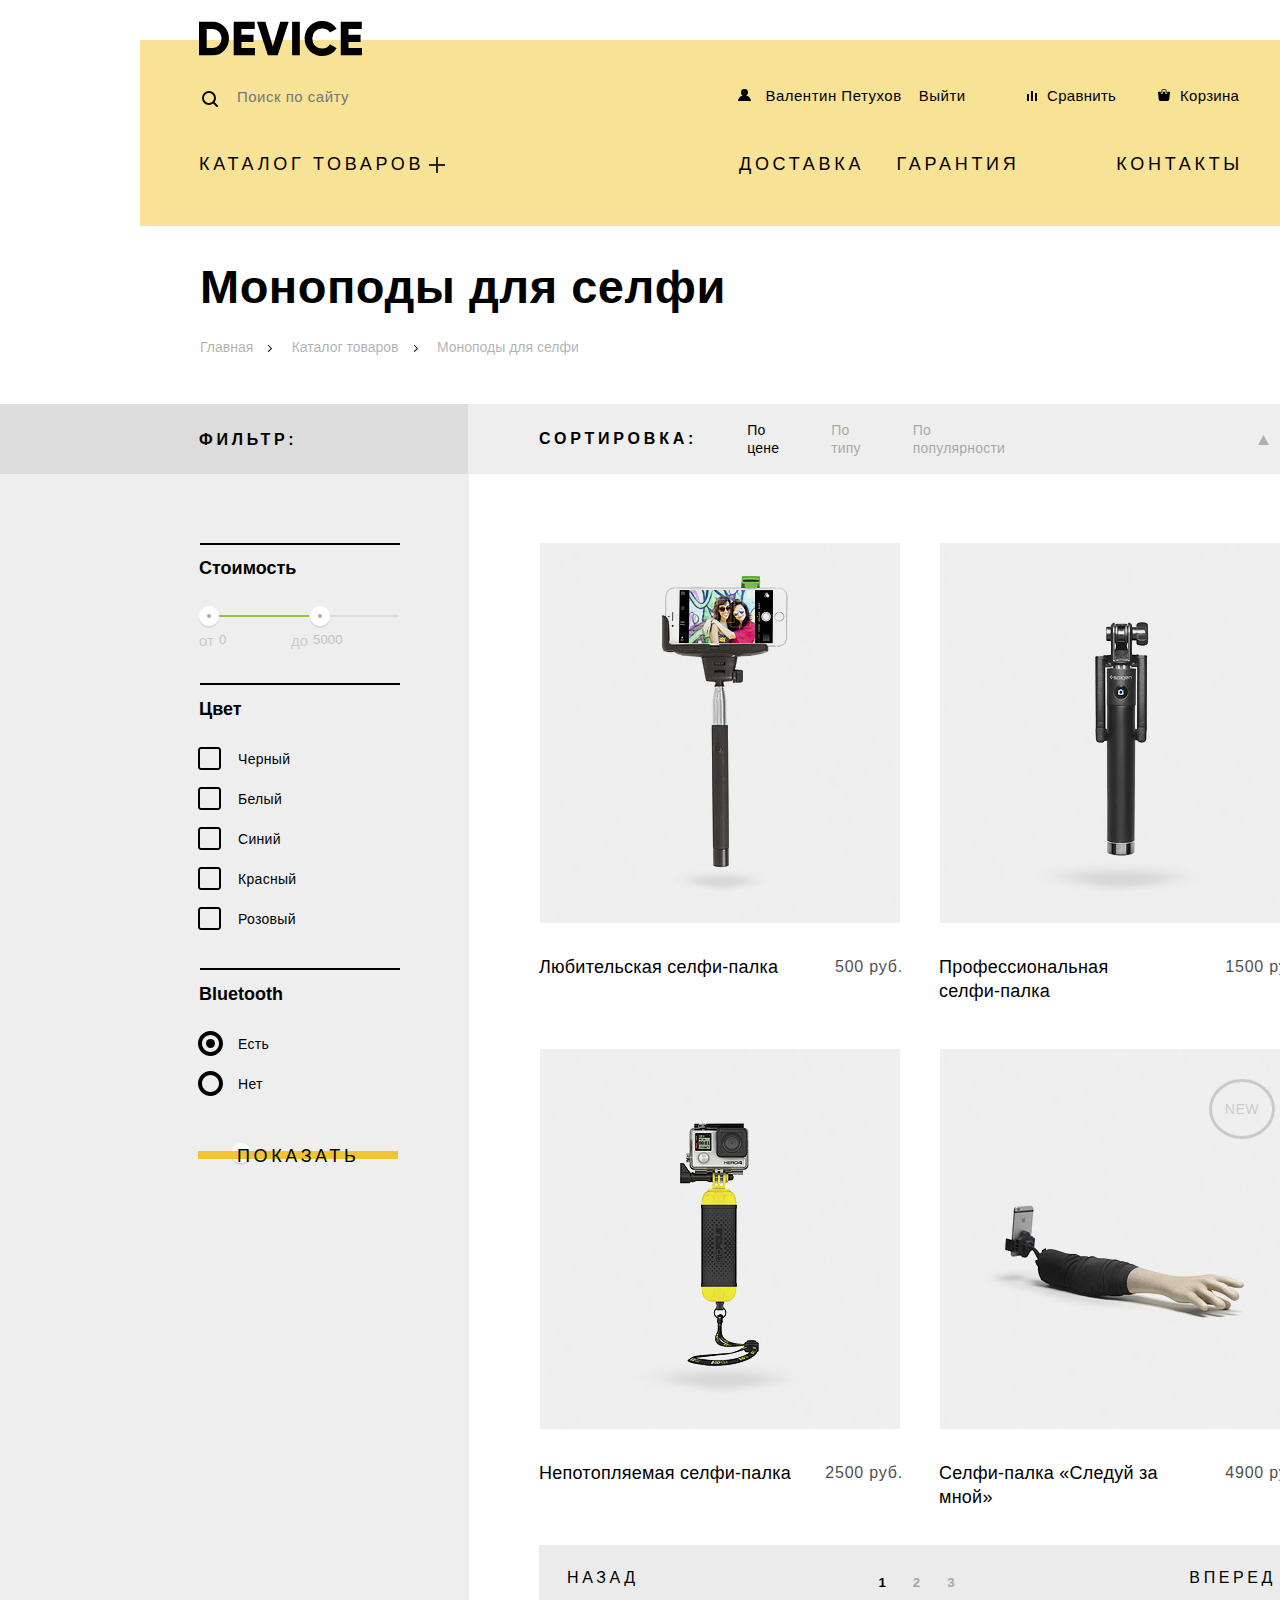
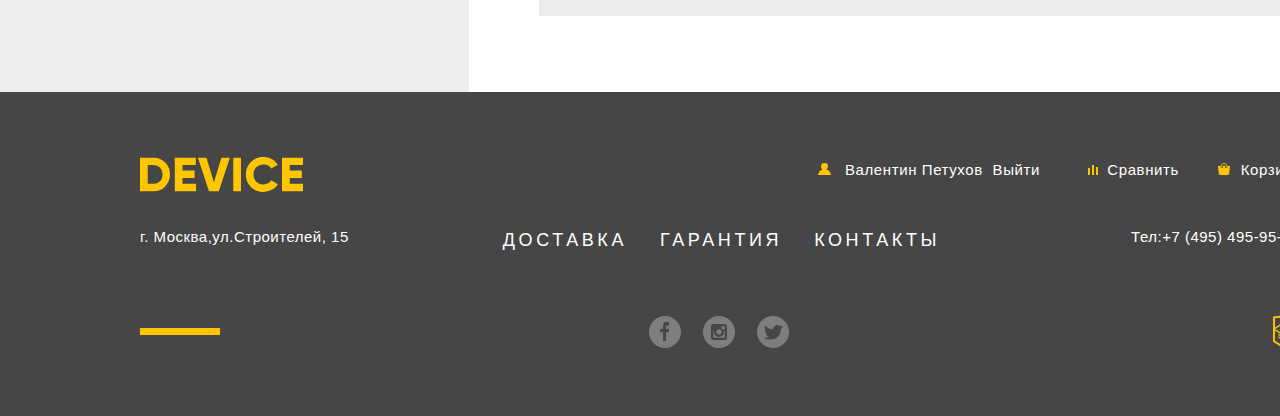
==== commit 2e388716: "Внесены исправления" ====
--- a/catalog.html
+++ b/catalog.html
@@ -16,9 +16,8 @@
         <div class="header-menu-container">
           <form class="search-form" action="https://echo.htmlacademy.ru/" method="get">
             <div class="search-form-input-container">
-              <label class="visually-hidden" for="search">Поиск по сайту</label>
-              <input class="search-input" type="search" name="text" id="search-field" placeholder="Поиск по сайту">
-              <button class="search-button" type="submit" name="search-submit">
+              <input class="search-form-input" type="search" name="text" id="search-field" placeholder="Поиск по сайту">
+              <button class="search-form-button" type="submit" name="search-submit">
                 <span>Найти</span>
               </button>
             </div>
@@ -155,7 +154,7 @@
             <div class="product-card">
               <div class="product-card-image-container">
                 <div class="product-image-container">
-                  <img class="product-image" src="img/item-1.png" alt="Любительская селфи-палка">
+                  <img class="product-image" src="img/item-1.jpg" alt="Любительская селфи-палка">
                 </div>
                 <div class="product-card-buttons-container">
                   <button class="to-basket-button moreinfo-button" type="button">
@@ -167,20 +166,18 @@
                 </div>
               </div>
               <div class="product-description">
-                <table>
-                  <tbody>
-                    <tr>
-                      <th><a href="#">Любительская селфи-палка</a></th>
-                      <td>500 руб.</td>
-                    </tr>
-                  </tbody>
-                </table>
+                <div class="product-description-table-item">
+                  <span class="product-description-table-header">
+                    <a href="#">Любительская селфи-палка</a>
+                  </span>
+                  <span class="product-description-table-info-text">500 руб.</span>
+                </div>
               </div>
             </div>
             <div class="product-card">
               <div class="product-card-image-container">
                 <div class="product-image-container">
-                  <img class="product-image" src="img/item-2.png" alt="Любительская селфи-палка">
+                  <img class="product-image" src="img/item-2.jpg" alt="Любительская селфи-палка">
                 </div>
                 <div class="product-card-buttons-container">
                   <button class="to-basket-button moreinfo-button" type="button">
@@ -192,20 +189,18 @@
                 </div>
               </div>
               <div class="product-description">
-                <table>
-                  <tbody>
-                    <tr>
-                      <th><a href="#">Профессиональная<br> селфи-палка</a></th>
-                      <td>1500 руб.</td>
-                    </tr>
-                  </tbody>
-                </table>
+                <div class="product-description-table-item">
+                  <span class="product-description-table-header">
+                    <a href="#">Профессиональная<br> селфи-палка</a>
+                  </span>
+                  <span class="product-description-table-info-text">1500 руб.</span>
+                </div>
               </div>
             </div>
             <div class="product-card">
               <div class="product-card-image-container">
                 <div class="product-image-container">
-                  <img class="product-image" src="img/item-3.png" alt="Любительская селфи-палка">
+                  <img class="product-image" src="img/item-3.jpg" alt="Любительская селфи-палка">
                 </div>
                 <div class="product-card-buttons-container">
                   <button class="to-basket-button moreinfo-button" type="button">
@@ -217,20 +212,18 @@
                 </div>
               </div>
               <div class="product-description">
-                <table>
-                  <tbody>
-                    <tr>
-                      <th><a href="#">Непотопляемая селфи-палка</a></th>
-                      <td>2500 руб.</td>
-                    </tr>
-                  </tbody>
-                </table>
+                <div class="product-description-table-item">
+                  <span class="product-description-table-header">
+                    <a href="#">Непотопляемая селфи-палка</a>
+                  </span>
+                  <span class="product-description-table-info-text">2500 руб.</span>
+                </div>
               </div>
             </div>
             <div class="product-card">
               <div class="product-card-image-container">
                 <div class="product-image-container">
-                  <img class="product-image" src="img/item-4.png" alt="Любительская селфи-палка">
+                  <img class="product-image" src="img/item-4.jpg" alt="Любительская селфи-палка">
                 </div>
                 <div class="product-card-buttons-container">
                   <button class="to-basket-button moreinfo-button" type="button">
@@ -242,14 +235,12 @@
                 </div>
               </div>
               <div class="product-description">
-                <table>
-                  <tbody>
-                    <tr>
-                      <th><a href="#">Селфи-палка «Следуй за мной»</a></th>
-                      <td>4900 руб.</td>
-                    </tr>
-                  </tbody>
-                </table>
+                <div class="product-description-table-item">
+                  <span class="product-description-table-header">
+                    <a href="#">Селфи-палка «Следуй за мной»</a>
+                  </span>
+                  <span class="product-description-table-info-text">4900 руб.</span>
+                </div>
               </div>
             </div>
           </section>
--- a/css/style.css
+++ b/css/style.css
@@ -43,7 +43,9 @@
 
   white-space: nowrap;
 
-  clip-path: inset(100%);
+  -webkit-clip-path: inset(100%);
+
+          clip-path: inset(100%);
   clip: rect(0 0 0 0);
   overflow: hidden;
 }
@@ -113,9 +115,14 @@
 }
 
 .header-menu-container {
-  display: flex;
-  justify-content: space-between;
-  flex-wrap: wrap;
+  display: -webkit-box;
+  display: -ms-flexbox;
+  display: flex;
+  -webkit-box-pack: justify;
+      -ms-flex-pack: justify;
+          justify-content: space-between;
+  -ms-flex-wrap: wrap;
+      flex-wrap: wrap;
 
   line-height: 30px;
   
@@ -123,18 +130,27 @@
 }
 
 .header-button {
-  flex-basis: 100px;
+  -ms-flex-preferred-size: 100px;
+      flex-basis: 100px;
   letter-spacing: 0.3px;
 }
 
 .user-navigation {
-  display: flex;
-  justify-content: center;
+  display: -webkit-box;
+  display: -ms-flexbox;
+  display: flex;
+  -webkit-box-pack: center;
+      -ms-flex-pack: center;
+          justify-content: center;
   margin: 0;
   padding-left: 115px;
   margin-top: 3px;
 
-  flex-grow: 1;
+  -webkit-box-flex: 1;
+
+      -ms-flex-positive: 1;
+
+          flex-grow: 1;
 }
 
 .header-login-link svg {
@@ -145,105 +161,105 @@
   margin-right: 5px;
 }
 
-.search-form-input-container {
-  min-width: 440px;
-
-  margin-right: -257px;
-}
-
 .search-form {
-  display: flex;
-  flex-basis: 150px;
-
-  margin-left: 64px;
-  margin-top: 5px;
-
-  position: relative;
-}
-
-.search-input {
-  border: none;
-
-  opacity: 0.3;
-
-  height: 33px;
-
-  background-color: #f7e296;
-
-  position: relative;
-}
-
-.search-button {
-  display: none;
-
-  border: 2px solid #000000;
-
-  padding: 5px;
-  margin-top: -10px;
-  margin-right: -272px;
-  margin-bottom: -10px;
-
-  width: 85px;
-  height: 50px;
-
-  background-color: #f7e296;
-
-  position: relative;
-}
-
-.search-button:hover {
-  background-color: #000000;
-  color: #ffffff;
-
-  cursor: pointer;
-}
-
-.search-button:active span {
-  opacity: 0.3;
-}
-
-.search-button::after {
-  content: "";
-
-  position: absolute;
-  left: -393px;
-  top: 46px;
-
-  width: 393px;
-  height: 2px;
-
-  background-color: #000000;
-}
-
-.search-input:focus {
-  width: 355px;
-}
-
-.search-input:focus ~ .search-button {
-  display: inline-block;
-}
-
-.search-input:hover {
-  opacity: 1;
+  font-size: 0;
+
+  position: relative;
 }
 
 .search-form::before {
   content: "";
 
   position: absolute;
-  left: -30px;
-  top: 8px;
+  left: 32px;
+  top: 13px;
 
   width: 16px;
   height: 18px;
 
   background: url("../img/search.svg") no-repeat 0 0;
-}
-
-.search-button:active {
+
+  z-index: 1;
+}
+
+.search-form-input-container {
+  position: relative;
+
+  min-width: 450px;
+
+  margin-top: -5px;
+  margin-left: 27px;
+  margin-right: -230px;
+}
+
+.search-form-input {
+  height: 50px;
+  width: 360px;
+
+  padding: 0 0 0 40px;
+
+  font-size: 15px;
+  line-height: 50px;
+  letter-spacing: 0.5px;
+  vertical-align: top;
+
+  background-color: #f7e296;
+
+  border: none;
+  border-bottom: 2px solid transparent;
+
+  outline: 0;
+}
+
+.search-form-input:focus {
+  border-bottom-color: #000000;
+}
+
+.search-input::placeholder {
+  color: #000000;
+
+  opacity: 0.3;
+}
+
+.search-form-input:hover::placeholder {
+  opacity: 0.6;
+}
+
+.search-form-input:focus::placeholder {
+  opacity: 1;
+}
+
+.search-form-button {
+  display: none;
+
+  height: 50px;
+
+  padding: 0 20px;
+
+  font-size: 15px;
+  line-height: 1;
+  vertical-align: middle;
+
+  background-color: transparent;
+
+  border: 2px solid #000000;
+}
+
+.search-form-button:active,
+.search-form-button:hover,
+.search-form-input:focus~.search-form-button {
   display: inline-block;
 
-  margin-left: 187px;
+  vertical-align: middle;
+}
+
+.search-form-button:hover {
+  color: #ffffff;
+  background-color: #000000;
+}
+
+.search-form-button:active span {
+  opacity: 0.3;
 }
 
 .compare-button {
@@ -287,6 +303,8 @@
 }
 
 .services-navigation-header {
+  display: -webkit-box;
+  display: -ms-flexbox;
   display: flex;
 
   font-family: "GilroyExtraBold", "Arial", sans-serif;
@@ -297,7 +315,7 @@
 
   margin: 0;
   padding: 0;
-  padding-top: 35px;
+  padding-top: 29px;
 }
 
 .goods-menu a:hover,
@@ -319,7 +337,8 @@
 }
 
 .goods-menu:first-child {
-  flex-basis: 250px;
+  -ms-flex-preferred-size: 250px;
+      flex-basis: 250px;
 
   margin-right: 290px;
   margin-left: 59px;
@@ -357,6 +376,8 @@
 }
 
 .goods-menu:first-child:hover .goods-menu-items-container {
+  display: -webkit-box;
+  display: -ms-flexbox;
   display: flex;
 }
 
@@ -366,17 +387,24 @@
 }
 
 .goods-menu:nth-child(2) {
-  flex-basis: 120px;
-  flex-grow: 0.65;
+  -ms-flex-preferred-size: 120px;
+      flex-basis: 120px;
+  -webkit-box-flex: 0.65;
+      -ms-flex-positive: 0.65;
+          flex-grow: 0.65;
 }
 
 .goods-menu:nth-child(3) {
-  flex-basis: 110px;
-  flex-grow: 1.9;
+  -ms-flex-preferred-size: 110px;
+      flex-basis: 110px;
+  -webkit-box-flex: 1.9;
+      -ms-flex-positive: 1.9;
+          flex-grow: 1.9;
 }
 
 .goods-menu:last-child {
-  flex-basis: 120;
+  -ms-flex-preferred-size: 120;
+      flex-basis: 120;
   margin-right: 57px;
 }
 
@@ -396,8 +424,13 @@
 }
 
 .goods-menu ul:first-of-type {
-  display: flex;
-  flex-direction: column;
+  display: -webkit-box;
+  display: -ms-flexbox;
+  display: flex;
+  -webkit-box-orient: vertical;
+  -webkit-box-direction: normal;
+      -ms-flex-direction: column;
+          flex-direction: column;
 
   min-width: 200px;
 
@@ -405,16 +438,26 @@
 }
 
 .goods-menu ul:nth-of-type(2) {
-  display: flex;
-  flex-direction: column;
+  display: -webkit-box;
+  display: -ms-flexbox;
+  display: flex;
+  -webkit-box-orient: vertical;
+  -webkit-box-direction: normal;
+      -ms-flex-direction: column;
+          flex-direction: column;
   min-width: 130px;
 
   margin-right: 70px;
 }
 
 .goods-menu ul:nth-of-type(3) {
-  display: flex;
-  flex-direction: column;
+  display: -webkit-box;
+  display: -ms-flexbox;
+  display: flex;
+  -webkit-box-orient: vertical;
+  -webkit-box-direction: normal;
+      -ms-flex-direction: column;
+          flex-direction: column;
 }
 
 /*main*/
@@ -423,6 +466,8 @@
 
 .main-content {
   width: 1160px;
+
+  display: block;
 
   margin-left: 140px;
 
@@ -466,19 +511,25 @@
 }
 
 .slide {
-  display: flex;
+  display: -webkit-box;
+  display: -ms-flexbox;
+  display: none;
 
   padding-top: 50px;
 }
 
-.slide .slider-header {
+.current-slide {
+  display: flex;
+}
+
+.slider-header {
   font-family: "GilroyExtraBold", "Arial", sans-serif;
   font-size: 47px;
   line-height: 56px;
   letter-spacing: 0.5px;
 }
 
-.slide .slider-number {
+.slider-number {
   font-family: "GilroyExtraBold", "Arial", sans-serif;
   font-size: 179px;
   line-height: 179px;
@@ -489,7 +540,7 @@
   right: 50px;
 }
 
-.slide .slider-text {
+.slider-text {
   font-family: "OpenSansLight", "Arial", sans-serif;
   font-size: 15px;
   line-height: 30px;
@@ -497,19 +548,26 @@
   letter-spacing: 0.4px;
 
   margin-top: 20px;
+
+  width: 490px;
 }
 
 .slider-image-container {
-  min-width: 500px;
-  min-height: 500px;
+  width: 500px;
+  height: 500px;
 
   margin-top: 2px;
   margin-left: 90px;
 }
 
 .slider-text-container {
-  display: flex;
-  flex-direction: column;
+  display: -webkit-box;
+  display: -ms-flexbox;
+  display: flex;
+  -webkit-box-orient: vertical;
+  -webkit-box-direction: normal;
+      -ms-flex-direction: column;
+          flex-direction: column;
 
   margin-top: 81px;
   margin-left: 10px;
@@ -574,47 +632,61 @@
   color: #be9c22;
 }
 
-.slider-table-container th {
+.slider-table-header {
   font-family: "OpenSansLight", "Arial", sans-serif;
   font-size: 13px;
   line-height: 20px;
   color: #464646;
-}
-
-.slider-table-container td {
+  letter-spacing: 0.6px;
+  text-align: left;
+
+  width: 155px;
+
+  margin-top: 7px;
+}
+
+.slider-table-info-text {
   font-family: "GilroyLight", "Arial", sans-serif;
   font-size: 36px;
   line-height: 48px;
+  letter-spacing: 0.4px;
+  text-align: left;
+
+  width: 155px;
+
+  margin-top: 1px;
 }
 
 .slider-table {
-  display: flex;
-  
-  margin-top: 53px;
+  display: -webkit-box;
+  display: -ms-flexbox;
+  display: flex;
+
+  margin-top: 56px;
   margin-left: -3px;
 }
 
-.slider-table tr {
-  display: flex;
-  flex-direction: column-reverse;
-}
-
-.slider-table td {
-  width: 155px;
+.slider-table-item {
+  display: -webkit-box;
+  display: -ms-flexbox;
+  display: flex;
+  -webkit-box-orient: vertical;
+  -webkit-box-direction: reverse;
+      -ms-flex-direction: column-reverse;
+          flex-direction: column-reverse;
+}
+
+.slider-table-item:nth-of-type(1) {
+  margin-left: 1px;
+}
+
+.slider-table-item:nth-of-type(2) {
   text-align: left;
+
+  width: 140px;
+
   margin-top: 1px;
-}
-
-.slider-table th {
-  width: 155px;
-  text-align: left;
-  margin-top: 6px;
-}
-
-.slider-table tr:nth-of-type(2) {
-  width: 140px;
-  text-align: left;
-  margin-top: 1px;
+  margin-left: 5px;
 }
 
 .slider-move-container {
@@ -625,6 +697,8 @@
 }
 
 .slider-move-buttons {
+  display: -webkit-box;
+  display: -ms-flexbox;
   display: flex;
 
   width: 50px;
@@ -638,6 +712,7 @@
 
 .slider-move-buttons button {
   background-color: rgba(0, 0, 0, 0);
+
   border: none;
 }
 
@@ -657,9 +732,14 @@
 }
 
 .popular {
-  display: flex;
-  justify-content: flex-start;
-  flex-wrap: wrap;
+  display: -webkit-box;
+  display: -ms-flexbox;
+  display: flex;
+  -webkit-box-pack: start;
+      -ms-flex-pack: start;
+          justify-content: flex-start;
+  -ms-flex-wrap: wrap;
+      flex-wrap: wrap;
 
   margin-top: 51px;
 }
@@ -667,9 +747,16 @@
 .popular-item-list {
   list-style: none;
 
-  display: flex;
-  flex-wrap: wrap;
-  justify-content: flex-start;
+  display: -webkit-box;
+
+  display: -ms-flexbox;
+
+  display: flex;
+  -ms-flex-wrap: wrap;
+      flex-wrap: wrap;
+  -webkit-box-pack: start;
+      -ms-flex-pack: start;
+          justify-content: flex-start;
 
   margin: 0;
   padding: 0;
@@ -682,15 +769,23 @@
 }
 
 .popular-item-container {
-  display: flex;
-  flex-direction: column;
-  flex-wrap: wrap;
+  display: -webkit-box;
+  display: -ms-flexbox;
+  display: flex;
+  -webkit-box-orient: vertical;
+  -webkit-box-direction: normal;
+      -ms-flex-direction: column;
+          flex-direction: column;
+  -ms-flex-wrap: wrap;
+      flex-wrap: wrap;
 
   margin-top: 173px;
   margin-bottom: 50px;
   margin-right: 40px;
 
-  flex-basis: 160px;
+  -ms-flex-preferred-size: 160px;
+
+      flex-basis: 160px;
 }
 
 .popular-item-container:nth-of-type(6n) {
@@ -847,6 +942,8 @@
 }
 
 .services {
+  display: -webkit-box;
+  display: -ms-flexbox;
   display: flex;
 
   margin-top: 65px;
@@ -897,8 +994,13 @@
 }
 
 .services-slider-buttons ul {
-  display: flex;
-  flex-direction: column;
+  display: -webkit-box;
+  display: -ms-flexbox;
+  display: flex;
+  -webkit-box-orient: vertical;
+  -webkit-box-direction: normal;
+      -ms-flex-direction: column;
+          flex-direction: column;
 
   margin: 0;
   padding: 0;
@@ -923,8 +1025,13 @@
 }
 
 .services-slider-text {
-  display: flex;
-  flex-direction: column;
+  display: -webkit-box;
+  display: -ms-flexbox;
+  display: flex;
+  -webkit-box-orient: vertical;
+  -webkit-box-direction: normal;
+      -ms-flex-direction: column;
+          flex-direction: column;
 }
 
 .services-slider-text h2 {
@@ -946,11 +1053,15 @@
   margin-left: 240px;
   margin-right: 320px;
   margin-top: -6px;
+
+  width: 450px;
 }
 
 /*Logotypes*/
 
 .logotypes {
+  display: -webkit-box;
+  display: -ms-flexbox;
   display: flex;
   
   margin-top: 223px;
@@ -959,9 +1070,14 @@
 }
 
 .logotypes-list {
-  display: flex;
-  justify-content: flex-start;
-  flex-wrap: wrap;
+  display: -webkit-box;
+  display: -ms-flexbox;
+  display: flex;
+  -webkit-box-pack: start;
+      -ms-flex-pack: start;
+          justify-content: flex-start;
+  -ms-flex-wrap: wrap;
+      flex-wrap: wrap;
 
   margin: 0;
   padding: 0;
@@ -1050,6 +1166,8 @@
 /*About us*/
 
 .about-us-container {
+  display: -webkit-box;
+  display: -ms-flexbox;
   display: flex;
 
   margin-bottom: 91px;
@@ -1095,8 +1213,13 @@
 
 .about-us,
 .contacts {
-  display: flex;
-  flex-direction: column;
+  display: -webkit-box;
+  display: -ms-flexbox;
+  display: flex;
+  -webkit-box-orient: vertical;
+  -webkit-box-direction: normal;
+      -ms-flex-direction: column;
+          flex-direction: column;
 
   position: relative;
 }
@@ -1141,6 +1264,8 @@
 .contacts p {
   margin-left: 1px;
   margin-bottom: 38px;
+
+  width: 550px;
 }
 
 .about-us p:first-of-type {
@@ -1269,10 +1394,18 @@
 }
 
 .footer-navigation-container {
-  display: flex;
-
-  align-items: center;
-  justify-content: flex-end;
+  display: -webkit-box;
+  display: -ms-flexbox;
+  display: flex;
+
+  -webkit-box-align: center;
+
+      -ms-flex-align: center;
+
+          align-items: center;
+  -webkit-box-pack: end;
+      -ms-flex-pack: end;
+          justify-content: flex-end;
 }
 
 .footer-login-link,
@@ -1340,8 +1473,12 @@
 }
 
 .footer-contacts-and-services-container {
-  display: flex;
-  align-items: center;
+  display: -webkit-box;
+  display: -ms-flexbox;
+  display: flex;
+  -webkit-box-align: center;
+      -ms-flex-align: center;
+          align-items: center;
 
   margin-right: 140px;
 }
@@ -1361,12 +1498,20 @@
 }
 
 .services-navigation-footer {
-  display: flex;
-  justify-content: center;
+  display: -webkit-box;
+  display: -ms-flexbox;
+  display: flex;
+  -webkit-box-pack: center;
+      -ms-flex-pack: center;
+          justify-content: center;
 
   margin-top: 25px;
 
-  flex-grow: 1;
+  -webkit-box-flex: 1;
+
+      -ms-flex-positive: 1;
+
+          flex-grow: 1;
 }
 
 .services-navigation-footer li {
@@ -1383,17 +1528,27 @@
 }
 
 .footer-social-container {
-  display: flex;
-  align-items: center;
-  justify-content: flex-end;
+  display: -webkit-box;
+  display: -ms-flexbox;
+  display: flex;
+  -webkit-box-align: center;
+      -ms-flex-align: center;
+          align-items: center;
+  -webkit-box-pack: end;
+      -ms-flex-pack: end;
+          justify-content: flex-end;
 
   margin-top: 34px;
   margin-right: 140px;
 }
 
 .footer-social {
-  display: flex;
-  justify-content: center;
+  display: -webkit-box;
+  display: -ms-flexbox;
+  display: flex;
+  -webkit-box-pack: center;
+      -ms-flex-pack: center;
+          justify-content: center;
 
   margin-right: 462px;
 }
@@ -1440,7 +1595,9 @@
 
   margin: auto;
 
-  box-shadow: 0px 5px 20px 5px #d5d5d5;
+  -webkit-box-shadow: 0px 5px 20px 5px #d5d5d5;
+
+          box-shadow: 0px 5px 20px 5px #d5d5d5;
 
   background-color: #ffffff;
 }
@@ -1475,8 +1632,13 @@
 }
 
 .write-us-form {
-  display: flex;
-  flex-direction: column;
+  display: -webkit-box;
+  display: -ms-flexbox;
+  display: flex;
+  -webkit-box-orient: vertical;
+  -webkit-box-direction: normal;
+      -ms-flex-direction: column;
+          flex-direction: column;
 
   width: 765px;
   height: 380px;
@@ -1487,8 +1649,13 @@
 }
 
 .write-us-input-container div {
-  display: flex;
-  flex-direction: column;
+  display: -webkit-box;
+  display: -ms-flexbox;
+  display: flex;
+  -webkit-box-orient: vertical;
+  -webkit-box-direction: normal;
+      -ms-flex-direction: column;
+          flex-direction: column;
 
   margin-bottom: 40px;
 }
@@ -1498,6 +1665,8 @@
 }
 
 .write-us-input-container {
+  display: -webkit-box;
+  display: -ms-flexbox;
   display: flex;
 }
 
@@ -1652,6 +1821,8 @@
   margin-top: 83px;
   padding-bottom: 29px;
 
+  display: block;
+
   position: relative;
 }
 
@@ -1673,8 +1844,13 @@
 /*Filter*/
 
 .filter {
-  display: flex;
-  flex-direction: column;
+  display: -webkit-box;
+  display: -ms-flexbox;
+  display: flex;
+  -webkit-box-orient: vertical;
+  -webkit-box-direction: normal;
+      -ms-flex-direction: column;
+          flex-direction: column;
 
   margin-top: -10px;
   margin-bottom: -29px;
@@ -1704,6 +1880,8 @@
 }
 
 .catalog-main-content-container {
+  display: -webkit-box;
+  display: -ms-flexbox;
   display: flex;
 
   margin-top: 55px;
@@ -1726,8 +1904,13 @@
 }
 
 .catalog-main-content-inner-container {
-  display: flex;
-  flex-direction: column;
+  display: -webkit-box;
+  display: -ms-flexbox;
+  display: flex;
+  -webkit-box-orient: vertical;
+  -webkit-box-direction: normal;
+      -ms-flex-direction: column;
+          flex-direction: column;
 }
 
 .filter h2,
@@ -1764,7 +1947,9 @@
 }
 
 .filter-cost-form button:hover {
-  transform: scale(1.07);
+  -webkit-transform: scale(1.07);
+      -ms-transform: scale(1.07);
+          transform: scale(1.07);
 
   cursor: pointer;
 }
@@ -1785,6 +1970,8 @@
 }
 
 .cost-form-buttons-container {
+  display: -webkit-box;
+  display: -ms-flexbox;
   display: flex;
 
   padding-top: 8px;
@@ -1800,15 +1987,24 @@
 }
 
 .cost-form-buttons-container > div {
-  display: flex;
-  flex-direction: column;
+  display: -webkit-box;
+  display: -ms-flexbox;
+  display: flex;
+  -webkit-box-orient: vertical;
+  -webkit-box-direction: normal;
+      -ms-flex-direction: column;
+          flex-direction: column;
 }
 
 .cost-form-buttons-container > div:last-of-type {
-  align-items: center;
+  -webkit-box-align: center;
+      -ms-flex-align: center;
+          align-items: center;
 }
 
 .cost-button div {
+  display: -webkit-box;
+  display: -ms-flexbox;
   display: flex;
 }
 
@@ -1890,8 +2086,13 @@
 }
 
 .filter .filter-color-check-container {
-  display: flex;
-  flex-direction: column;
+  display: -webkit-box;
+  display: -ms-flexbox;
+  display: flex;
+  -webkit-box-orient: vertical;
+  -webkit-box-direction: normal;
+      -ms-flex-direction: column;
+          flex-direction: column;
 
   margin: 0;
   padding: 0;
@@ -1975,8 +2176,13 @@
 }
 
 .filter-bluetooth {
-  display: flex;
-  flex-direction: column;
+  display: -webkit-box;
+  display: -ms-flexbox;
+  display: flex;
+  -webkit-box-orient: vertical;
+  -webkit-box-direction: normal;
+      -ms-flex-direction: column;
+          flex-direction: column;
 
   margin: 0;
   padding: 0;
@@ -2062,6 +2268,8 @@
 /*Sort*/
 
 .sort {
+  display: -webkit-box;
+  display: -ms-flexbox;
   display: flex;
 
   min-height: 70px;
@@ -2076,12 +2284,16 @@
 }
 
 .sort h2 {
-  align-self: center;
+  -ms-flex-item-align: center;
+      -ms-grid-row-align: center;
+      align-self: center;
 
   margin-right: 50px;
 }
 
 .sort-buttons-container {
+  display: -webkit-box;
+  display: -ms-flexbox;
   display: flex;
 
   margin-left: 48px;
@@ -2098,7 +2310,11 @@
 
   margin-right: 30px;
 
-  align-self: center;
+  -ms-flex-item-align: center;
+
+      -ms-grid-row-align: center;
+
+      align-self: center;
 }
 
 .sort-buttons-container a:hover {
@@ -2110,6 +2326,8 @@
 }
 
 .filter-sort-ascdesc-container {
+  display: -webkit-box;
+  display: -ms-flexbox;
   display: flex;
 
   margin-left: 202px;
@@ -2120,7 +2338,11 @@
 
   opacity: 0.3;
 
-  align-self: center;
+  -ms-flex-item-align: center;
+
+      -ms-grid-row-align: center;
+
+      align-self: center;
 }
 
 .sort-buttons-container .filter-sort-button-active {
@@ -2130,8 +2352,11 @@
 /*Content*/
 
 .catalog-content {
-  display: flex;
-  flex-wrap: wrap;
+  display: -webkit-box;
+  display: -ms-flexbox;
+  display: flex;
+  -ms-flex-wrap: wrap;
+      flex-wrap: wrap;
 
   margin-left: 71px;
   margin-top: 69px;
@@ -2139,34 +2364,42 @@
   max-width: 800px;
 }
 
-.product-description tr {
-  display: flex;
-  justify-content: space-between;
+.product-description-table-item {
+  display: -webkit-box;
+  display: -ms-flexbox;
+  display: flex;
+  -webkit-box-pack: justify;
+      -ms-flex-pack: justify;
+          justify-content: space-between;
 
   width: 350px;
 }
 
-.product-description th {
+.product-description-table-header {
   font-family: "GilroyExtraBold", "Arial", sans-serif;
   font-size: 18px;
   line-height: 24px;
-  margin-left: -3px;
-  letter-spacing: 0.15px;
+  letter-spacing: 0.25px;
+  text-align: left;
+
   max-width: 260px;
-  text-align: left;
-}
-
-.product-description td {
+
+  margin-left: -1px;
+}
+
+.product-description-table-info-text {
   font-family: "GilroyLight", "Arial", sans-serif;
   font-size: 16px;
   line-height: 24px;
   opacity: 0.7;
-  letter-spacing: 1px;
+  letter-spacing: 0.8px;
+  text-align: right;
+
   margin-right: -13px;
 }
 
 .product-description {
-  margin-top: 29px;
+  margin-top: 32px;
 }
 
 .product-description a {
@@ -2183,15 +2416,20 @@
 }
 
 .product-image-container {
-  max-width: 360px;
-  max-height: 380px;
+  width: 360px;
+  height: 380px;
+
+  background-color: #eeeeee;
 
   position: relative;
 }
 
 .product-card .product-card-buttons-container {
   display: none;
-  flex-direction: column;
+  -webkit-box-orient: vertical;
+  -webkit-box-direction: normal;
+      -ms-flex-direction: column;
+          flex-direction: column;
 
   position: absolute;
 
@@ -2252,6 +2490,8 @@
 }
 
 .product-card-image-container:hover .product-card-buttons-container {
+  display: -webkit-box;
+  display: -ms-flexbox;
   display: flex;
 }
 
@@ -2278,7 +2518,7 @@
 
 .product-card {
   margin-right: 40px;
-  margin-bottom: 43px;
+  margin-bottom: 46px;
 
   position: relative;
 }
@@ -2286,9 +2526,15 @@
 /*Pagination*/
 
 .pagination {
-  display: flex;
-  justify-content: space-between;
-  align-items: center;
+  display: -webkit-box;
+  display: -ms-flexbox;
+  display: flex;
+  -webkit-box-pack: justify;
+      -ms-flex-pack: justify;
+          justify-content: space-between;
+  -webkit-box-align: center;
+      -ms-flex-align: center;
+          align-items: center;
 
   margin-left: 70px;
 
@@ -2302,6 +2548,8 @@
 }
 
 .pagination-list {
+  display: -webkit-box;
+  display: -ms-flexbox;
   display: flex;
   
   padding-top: 3px;
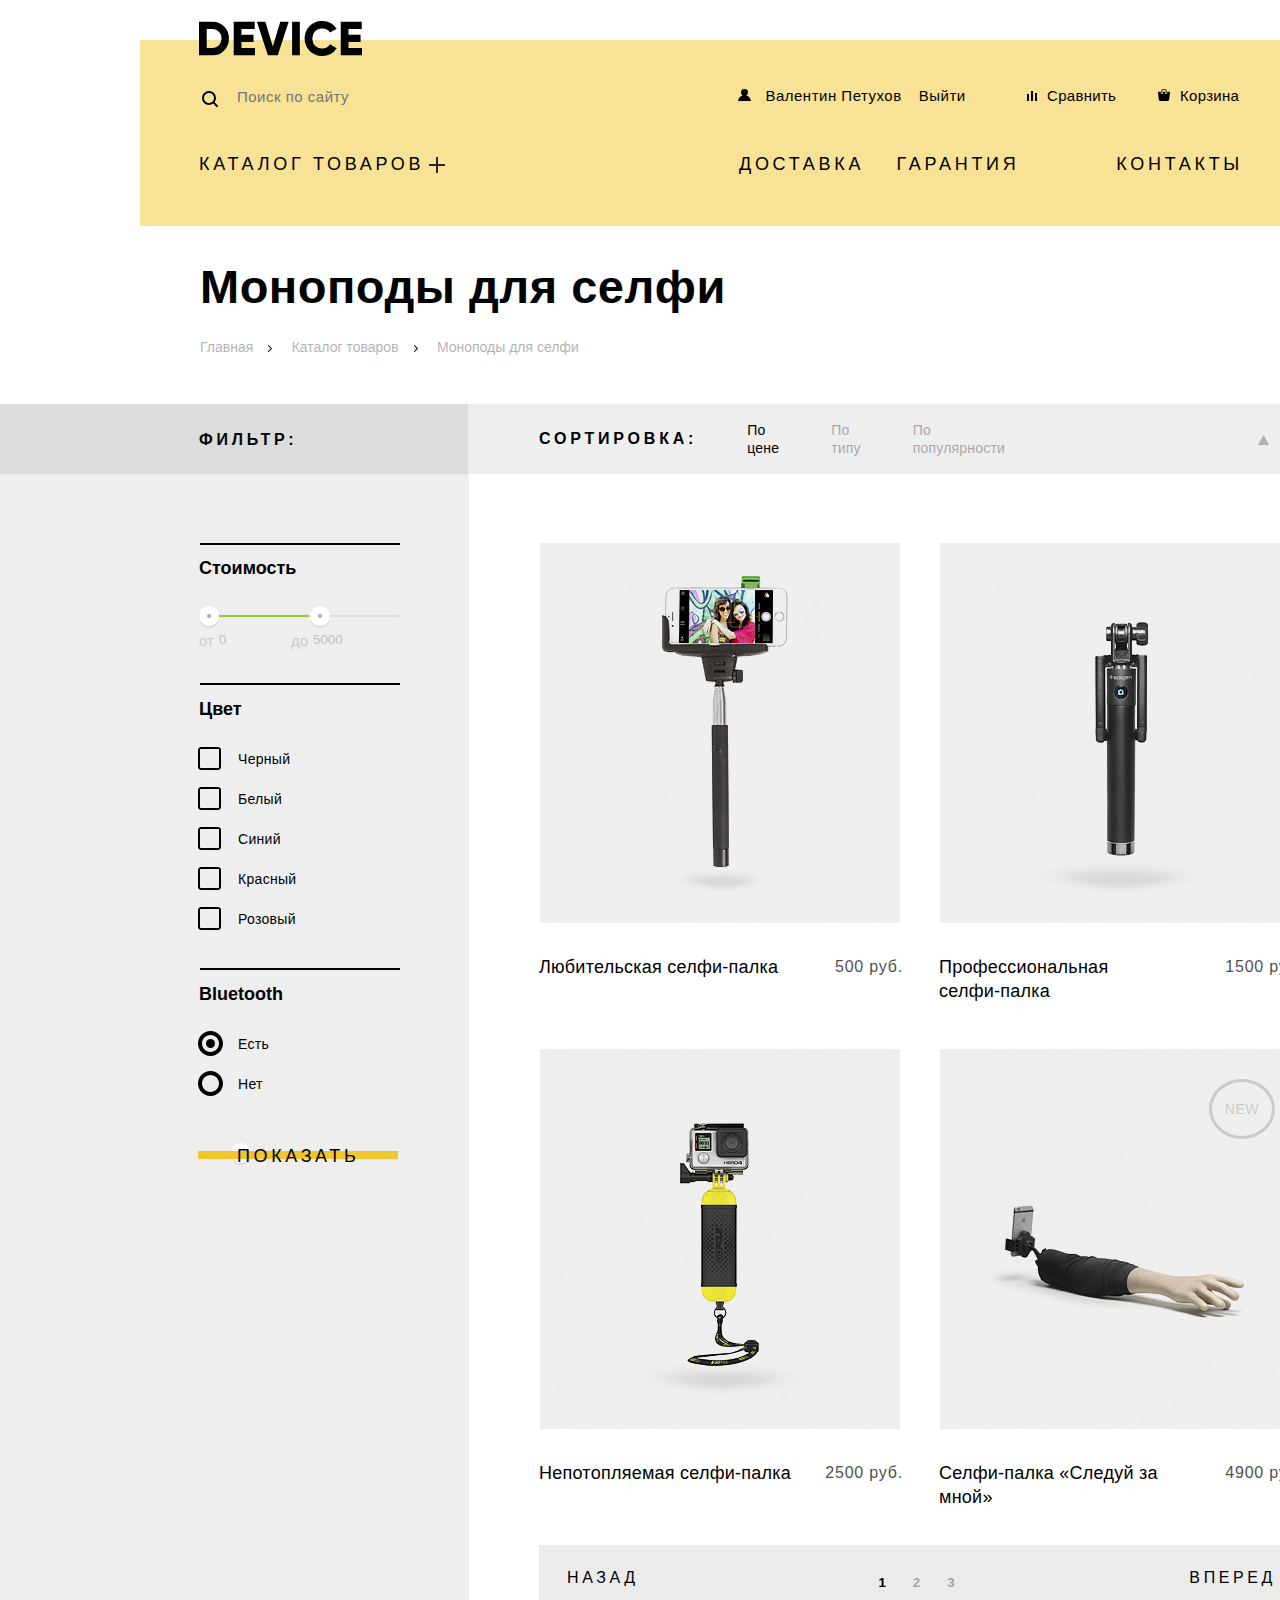
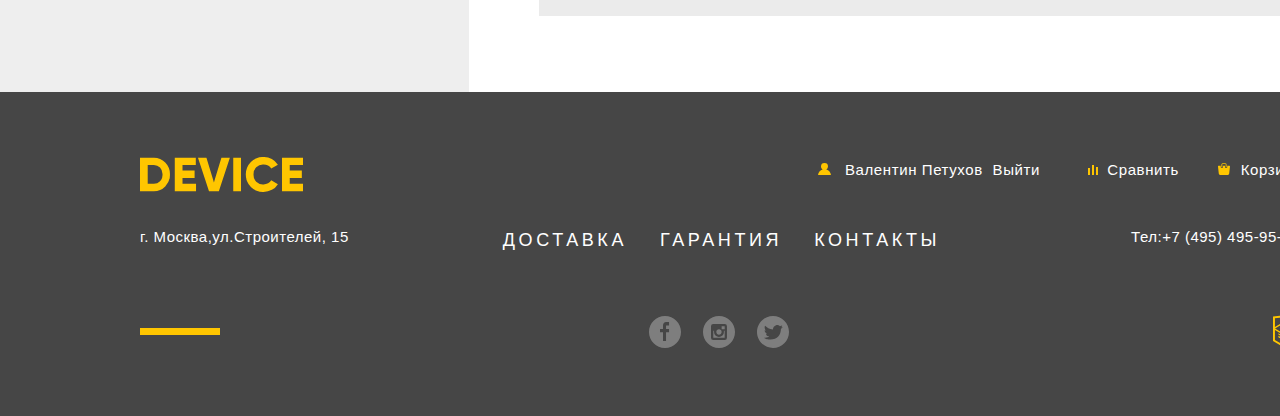
==== commit f30e0be8: "Внесены доработки" ====
--- a/catalog.html
+++ b/catalog.html
@@ -11,7 +11,7 @@
     <header class="header">
       <nav class="header-navigation">
         <a class="header-logo" href="index.html">
-          <img src="img/logo-header.svg" alt="Логотип интернет-магазина Device">
+          <img src="img/logo-header.svg" alt="Логотип интернет-магазина Device" width="163" height="37">
         </a>
         <div class="header-menu-container">
           <form class="search-form" action="https://echo.htmlacademy.ru/" method="get">
@@ -141,10 +141,10 @@
               <a href="#" class="filter-sort-button">По популярности</a>
               <div class="filter-sort-ascdesc-container">
                 <a href="#" class="filter-sort-ascdesc-button">
-                  <img src="img/icon-up-dir.svg" alt="По возрастанию">
+                  <img src="img/icon-up-dir.svg" alt="По возрастанию" width="11" height="11">
                 </a>
                 <a href="#" class="filter-sort-ascdesc-button filter-sort-button-active">
-                  <img src="img/icon-down-dir.svg" alt="По убыванию">
+                  <img src="img/icon-down-dir.svg" alt="По убыванию" width="11" height="11">
                 </a>
               </div>
             </div>
@@ -154,7 +154,7 @@
             <div class="product-card">
               <div class="product-card-image-container">
                 <div class="product-image-container">
-                  <img class="product-image" src="img/item-1.jpg" alt="Любительская селфи-палка">
+                  <img class="product-image" src="img/item-1.jpg" alt="Любительская селфи-палка" width="360" height="380">
                 </div>
                 <div class="product-card-buttons-container">
                   <button class="to-basket-button moreinfo-button" type="button">
@@ -177,7 +177,7 @@
             <div class="product-card">
               <div class="product-card-image-container">
                 <div class="product-image-container">
-                  <img class="product-image" src="img/item-2.jpg" alt="Любительская селфи-палка">
+                  <img class="product-image" src="img/item-2.jpg" alt="Любительская селфи-палка" width="360" height="380">
                 </div>
                 <div class="product-card-buttons-container">
                   <button class="to-basket-button moreinfo-button" type="button">
@@ -200,7 +200,7 @@
             <div class="product-card">
               <div class="product-card-image-container">
                 <div class="product-image-container">
-                  <img class="product-image" src="img/item-3.jpg" alt="Любительская селфи-палка">
+                  <img class="product-image" src="img/item-3.jpg" alt="Любительская селфи-палка" width="360" height="380">
                 </div>
                 <div class="product-card-buttons-container">
                   <button class="to-basket-button moreinfo-button" type="button">
@@ -223,7 +223,7 @@
             <div class="product-card">
               <div class="product-card-image-container">
                 <div class="product-image-container">
-                  <img class="product-image" src="img/item-4.jpg" alt="Любительская селфи-палка">
+                  <img class="product-image" src="img/item-4.jpg" alt="Любительская селфи-палка" width="360" height="380">
                 </div>
                 <div class="product-card-buttons-container">
                   <button class="to-basket-button moreinfo-button" type="button">
--- a/css/style.css
+++ b/css/style.css
@@ -527,6 +527,8 @@
   font-size: 47px;
   line-height: 56px;
   letter-spacing: 0.5px;
+
+  width: 530px;
 }
 
 .slider-number {
@@ -552,12 +554,33 @@
   width: 490px;
 }
 
+.second-slide-text {
+  letter-spacing: 0.2px;
+}
+
 .slider-image-container {
-  width: 500px;
+  min-width: 500px;
   height: 500px;
 
   margin-top: 2px;
   margin-left: 90px;
+}
+
+.second-slide-image img {
+  margin-left: 25px;
+  margin-top: 12px;
+}
+
+.third-slide-image {
+  margin-right: -1px;
+}
+
+.third-slide-image img {
+  margin-top: 65px;
+  margin-left: -60px;
+
+  min-width: 526px;
+  height: 334px;
 }
 
 .slider-text-container {
@@ -571,6 +594,8 @@
 
   margin-top: 81px;
   margin-left: 10px;
+
+  z-index: 1;
 }
 
 .slider-text-container a {
@@ -657,6 +682,12 @@
   margin-top: 1px;
 }
 
+.second-slide-table-info-text {
+  width: 200px;
+
+  margin-bottom: 1px;
+}
+
 .slider-table {
   display: -webkit-box;
   display: -ms-flexbox;
@@ -694,6 +725,8 @@
 
   top: 360px;
   right: 120px;
+
+  z-index: 100;
 }
 
 .slider-move-buttons {
@@ -1027,11 +1060,17 @@
 .services-slider-text {
   display: -webkit-box;
   display: -ms-flexbox;
-  display: flex;
+  display: none;
   -webkit-box-orient: vertical;
   -webkit-box-direction: normal;
       -ms-flex-direction: column;
           flex-direction: column;
+
+  margin-top: -2px;
+}
+
+.current-slide-text {
+  display: flex;
 }
 
 .services-slider-text h2 {
@@ -1054,7 +1093,7 @@
   margin-right: 320px;
   margin-top: -6px;
 
-  width: 450px;
+  width: 440px;
 }
 
 /*Logotypes*/
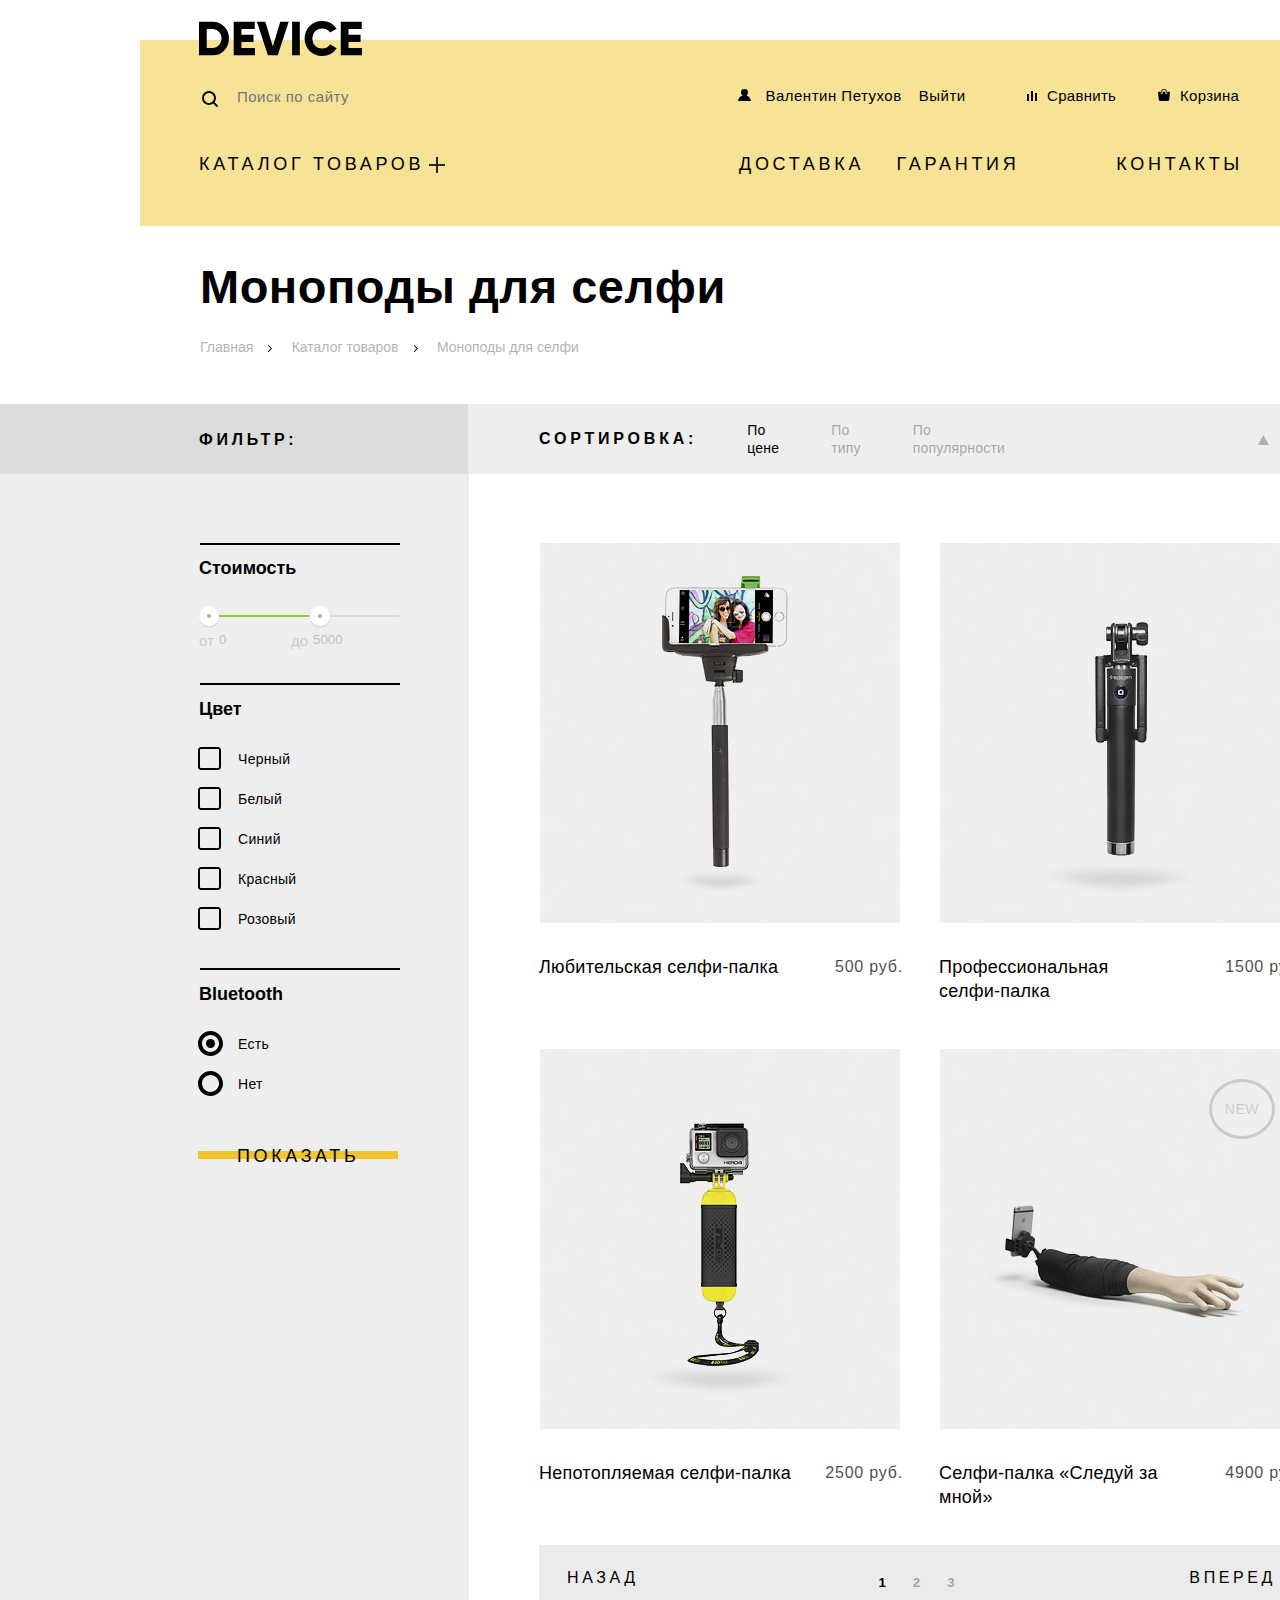
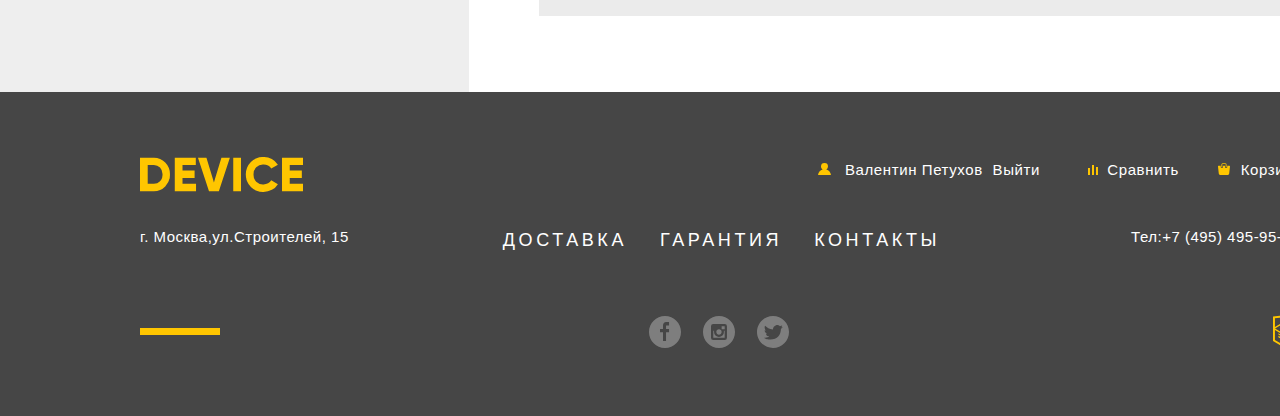
==== commit 4ccd1f4c: "Внесены изменения в сетку" ====
--- a/catalog.html
+++ b/catalog.html
@@ -76,14 +76,14 @@
               <h3>Стоимость</h3>
               <div class="cost-form-buttons-container">
                 <div class="cost-form-left-button-container cost-button">
-                  <button type="button" name="filter-cost-range-left" id="filter-cost-range-left"></button>
+                  <button class="cost-form-range-button" type="button" name="filter-cost-range-left" id="filter-cost-range-left"></button>
                   <div>
                     <span>от</span>
                     <input type="number" value="0" disabled>
                   </div>
                 </div>
                 <div class="cost-form-right-button-container cost-button">
-                  <button type="button" name="filter-cost-range-right" id="filter-cost-range-right"></button>
+                  <button class="cost-form-range-button" type="button" name="filter-cost-range-right" id="filter-cost-range-right"></button>
                   <div>
                     <span>до</span>
                     <input type="number" value="5000" disabled>
@@ -256,7 +256,9 @@
         </div>
       </div>
     </main>
-      
+  </div>
+
+  <div class="footer-container">
     <footer class="footer">
       <nav class="footer-navigation"> 
         <a class="footer-logo">
--- a/css/style.css
+++ b/css/style.css
@@ -464,17 +464,39 @@
 
 /*slider*/
 
+.main-container,
 .main-content {
   width: 1160px;
 
+  margin-left: auto;
+  margin-right: auto;
+
   display: block;
 
-  margin-left: 140px;
-
-  position: relative;
-}
-
-.main-content::before {
+  position: relative;
+}
+
+.main-services-container {
+  display: block;
+
+  position: relative;
+}
+
+.main-services-container::before {
+  content: "";
+
+  position: absolute;
+  top: 66px;
+
+  width: 100%;
+  height: 287px;
+
+  background-color: #e5e5e5;
+
+  z-index: -1;
+}
+
+.main-container:first-of-type:before {
   content: "";
 
   width: 1160px;
@@ -487,7 +509,7 @@
   z-index: -1;
 }
 
-.main-content ul {
+.index-main-content ul {
   list-style: none;
 }
 
@@ -979,8 +1001,12 @@
   display: -ms-flexbox;
   display: flex;
 
+  width: 1160px;
+
   margin-top: 65px;
   margin-bottom: 150px;
+  margin-left: auto;
+  margin-right: auto;
 
   position: relative;
 }
@@ -1009,21 +1035,6 @@
   height: 170px;
 
   background: url("../img/delivery.svg") no-repeat 0 0;
-}
-
-.services-slider-buttons::before {
-  content: "";
-
-  position: absolute;
-  top: 66px;
-  left: -140px;
-
-  width: 1440px;
-  height: 287px;
-
-  background-color: #e5e5e5;
-
-  z-index: -1;
 }
 
 .services-slider-buttons ul {
@@ -1321,7 +1332,6 @@
 }
 
 .about-us-button {
-  display: inline-block;
   margin-top: 62px;
   margin-left: 23px;
 
@@ -1347,7 +1357,6 @@
 }
 
 .contacts-button {
-  display: inline-block;
   margin-top: 72px;
   margin-left: 43px;
 
@@ -1372,12 +1381,19 @@
 
 /*Footer*/
 
+.footer-container {
+  background-color: #464646;
+}
+
 .footer {
   width: 1440px;
 
-  background-color: #464646;
+  margin-left: auto;
+  margin-right: auto;
 
   padding-bottom: 50px;
+
+  display: block;
 
   position: relative;
 }
@@ -1976,7 +1992,7 @@
   letter-spacing: 0.3px;
 }
 
-.filter-cost-form button {
+.filter-cost-form .cost-form-range-button {
   min-width: 25px;
   min-height: 25px;
 
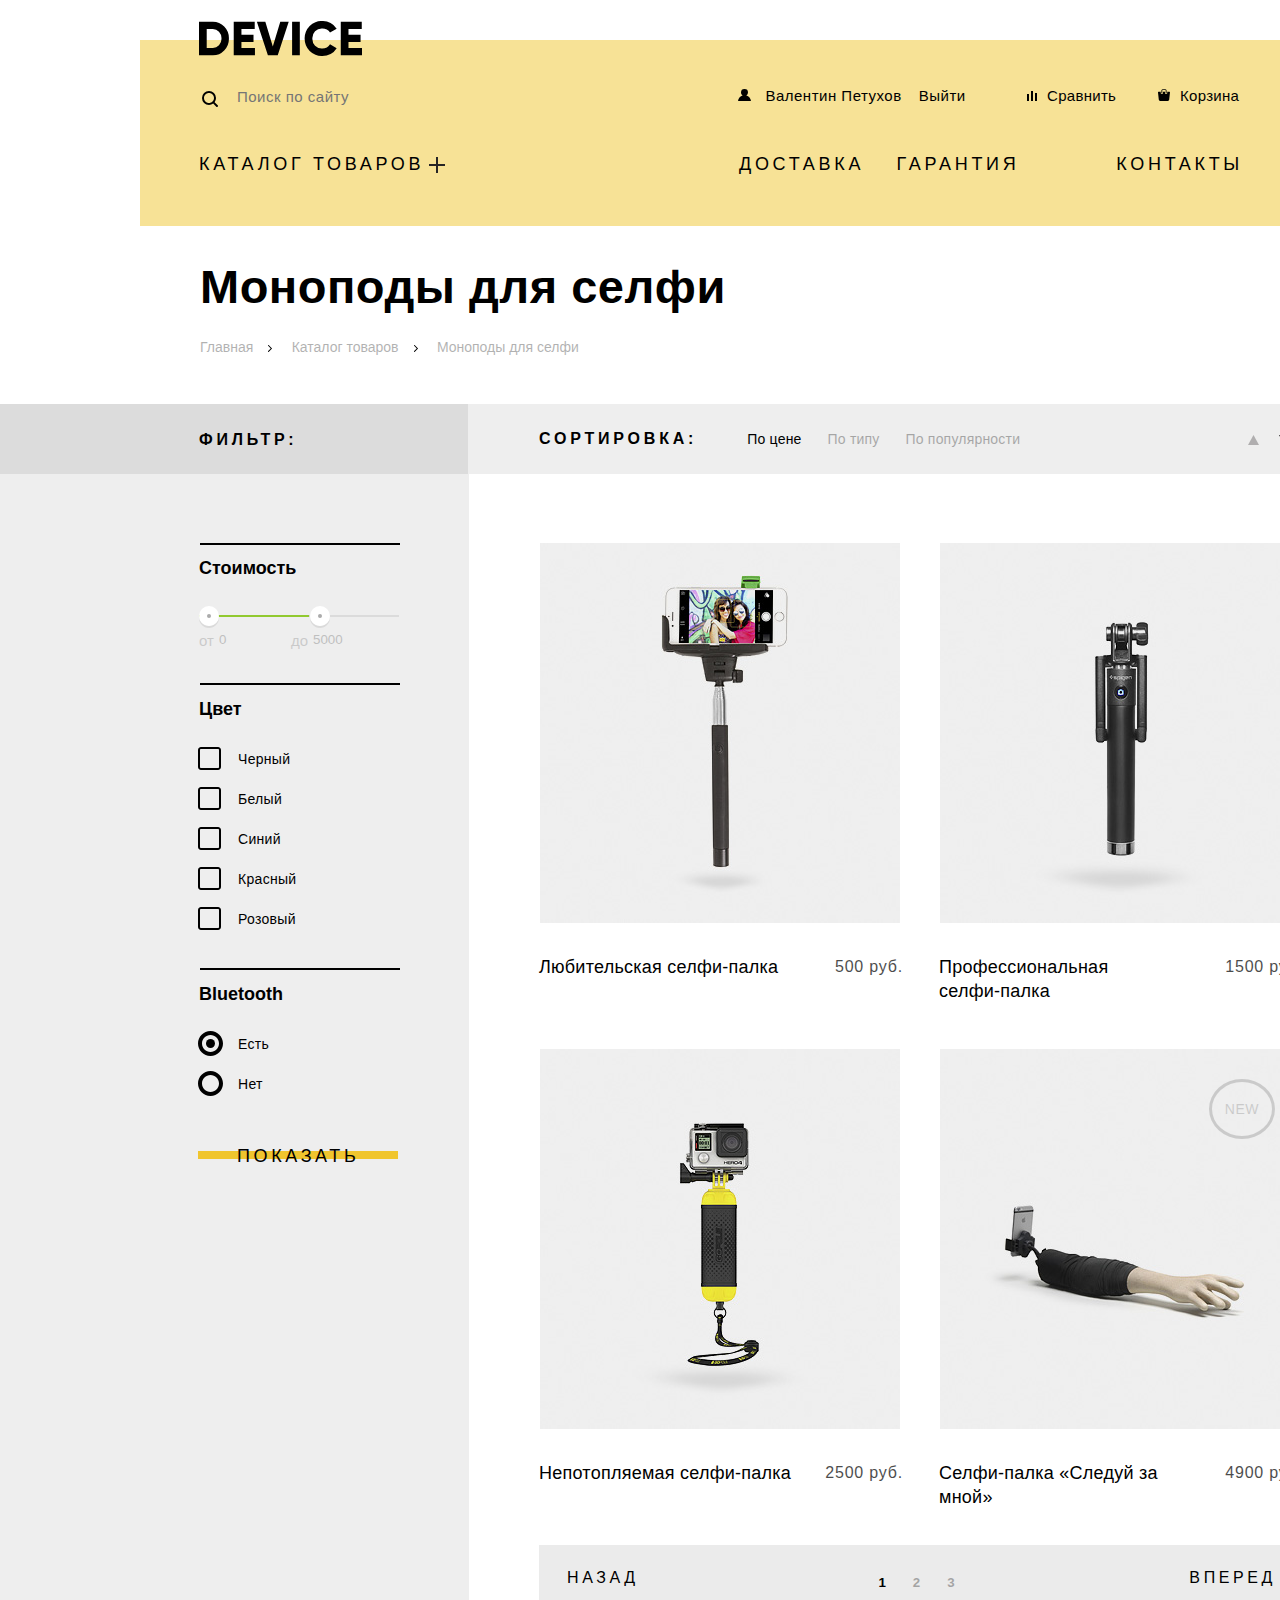
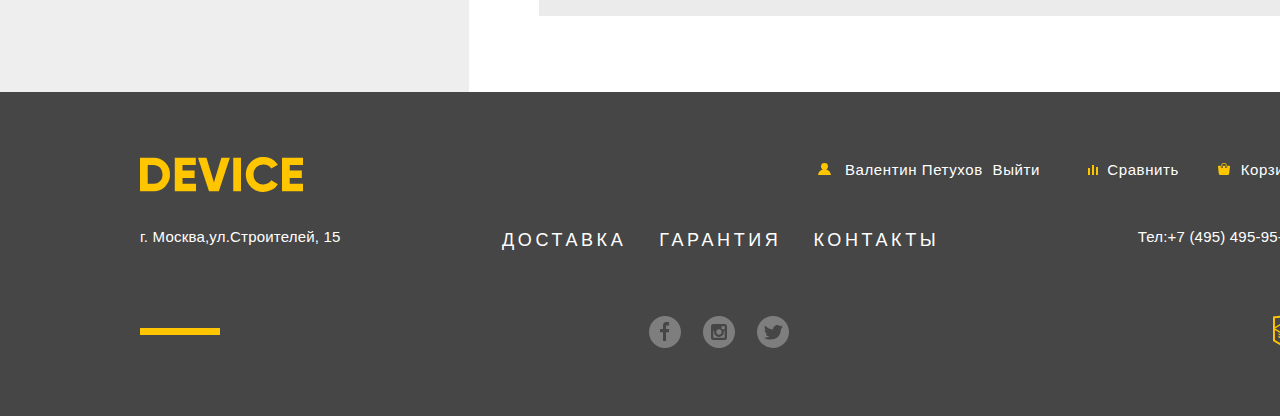
==== commit f02fb030: "Внесены исправления" ====
--- a/catalog.html
+++ b/catalog.html
@@ -62,200 +62,204 @@
         </ul>
       </nav>
     </header>
+  </div>
 
-    <main class="catalog-main-content">
-      <nav class="site-navigation">  
-        <h1>Моноподы для селфи</h1>
-        <p><a href="index.html">Главная</a> <svg xmlns="http://www.w3.org/2000/svg" width="4" height="7" viewBox="0 0 4 7"><path d="M3.83 3.132L.861.144a.5.5 0 0 0-.713 0 .508.508 0 0 0 0 .718l2.611 2.629L.148 6.12a.51.51 0 0 0 0 .72.5.5 0 0 0 .713 0L3.83 3.852a.51.51 0 0 0 .147-.36.507.507 0 0 0-.147-.36z"/></svg> <a href="catalog.html">Каталог товаров</a> <svg xmlns="http://www.w3.org/2000/svg" width="4" height="7" viewBox="0 0 4 7"><path d="M3.83 3.132L.861.144a.5.5 0 0 0-.713 0 .508.508 0 0 0 0 .718l2.611 2.629L.148 6.12a.51.51 0 0 0 0 .72.5.5 0 0 0 .713 0L3.83 3.852a.51.51 0 0 0 .147-.36.507.507 0 0 0-.147-.36z"/></svg> <a href="#">Моноподы для селфи</a></p>
-      </nav>
-      <div class="catalog-main-content-container">
-        <section class="filter">
-          <h2>Фильтр:</h2>
-          <form class="filter-cost-form" action="https://echo.htmlacademy.ru/" method="post">
-            <div>
-              <h3>Стоимость</h3>
-              <div class="cost-form-buttons-container">
-                <div class="cost-form-left-button-container cost-button">
-                  <button class="cost-form-range-button" type="button" name="filter-cost-range-left" id="filter-cost-range-left"></button>
-                  <div>
-                    <span>от</span>
-                    <input type="number" value="0" disabled>
-                  </div>
-                </div>
-                <div class="cost-form-right-button-container cost-button">
-                  <button class="cost-form-range-button" type="button" name="filter-cost-range-right" id="filter-cost-range-right"></button>
-                  <div>
-                    <span>до</span>
-                    <input type="number" value="5000" disabled>
-                  </div>
-                </div>
-              </div>
-            </div>
-            <div>
-              <h3>Цвет</h3>
-              <ul class="filter-color-check-container">
+  <div class="catalog-body-container">
+    <div class="body-container">
+      <main class="catalog-main-content">
+        <nav class="site-navigation">  
+          <h1>Моноподы для селфи</h1>
+          <p><a href="index.html">Главная</a> <svg xmlns="http://www.w3.org/2000/svg" width="4" height="7" viewBox="0 0 4 7"><path d="M3.83 3.132L.861.144a.5.5 0 0 0-.713 0 .508.508 0 0 0 0 .718l2.611 2.629L.148 6.12a.51.51 0 0 0 0 .72.5.5 0 0 0 .713 0L3.83 3.852a.51.51 0 0 0 .147-.36.507.507 0 0 0-.147-.36z"/></svg> <a href="catalog.html">Каталог товаров</a> <svg xmlns="http://www.w3.org/2000/svg" width="4" height="7" viewBox="0 0 4 7"><path d="M3.83 3.132L.861.144a.5.5 0 0 0-.713 0 .508.508 0 0 0 0 .718l2.611 2.629L.148 6.12a.51.51 0 0 0 0 .72.5.5 0 0 0 .713 0L3.83 3.852a.51.51 0 0 0 .147-.36.507.507 0 0 0-.147-.36z"/></svg> <a href="#">Моноподы для селфи</a></p>
+        </nav>
+        <div class="catalog-main-content-container">
+          <section class="filter">
+            <h2>Фильтр:</h2>
+            <form class="filter-cost-form" action="https://echo.htmlacademy.ru/" method="post">
+              <div>
+                <h3>Стоимость</h3>
+                <div class="cost-form-buttons-container">
+                  <div class="cost-form-left-button-container cost-button">
+                    <button class="cost-form-range-button" type="button" name="filter-cost-range-left" id="filter-cost-range-left"></button>
+                    <div>
+                      <span>от</span>
+                      <input type="number" value="0" disabled>
+                    </div>
+                  </div>
+                  <div class="cost-form-right-button-container cost-button">
+                    <button class="cost-form-range-button" type="button" name="filter-cost-range-right" id="filter-cost-range-right"></button>
+                    <div>
+                      <span>до</span>
+                      <input type="number" value="5000" disabled>
+                    </div>
+                  </div>
+                </div>
+              </div>
+              <div>
+                <h3>Цвет</h3>
+                <ul class="filter-color-check-container">
+                  <li>
+                    <input class="filter-check-color" type="checkbox" name="filter-check-black" id="filter-check-black">
+                    <label for="filter-check-black">Черный</label>
+                  </li> 
+                  <li>
+                    <input class="filter-check-color" type="checkbox" name="filter-check-white" id="filter-check-white">
+                    <label for="filter-check-white">Белый</label>
+                  </li>
+                  <li>
+                    <input class="filter-check-color" type="checkbox" name="filter-check-blue" id="filter-check-blue">
+                    <label for="filter-check-blue">Синий</label> 
+                  </li>
+                  <li>
+                    <input class="filter-check-color" type="checkbox" name="filter-check-red" id="filter-check-red">
+                    <label for="filter-check-red">Красный</label>
+                  </li>
+                  <li>
+                    <input class="filter-check-color" type="checkbox" name="filter-check-pink" id="filter-check-pink">
+                    <label for="filter-check-pink">Розовый</label>
+                  </li>
+                </ul>
+              </div>
+              <div>
+                <h3>Bluetooth</h3>
+                <ul class="filter-bluetooth">
                 <li>
-                  <input class="filter-check-color" type="checkbox" name="filter-check-black" id="filter-check-black">
-                  <label for="filter-check-black">Черный</label>
-                </li> 
-                <li>
-                  <input class="filter-check-color" type="checkbox" name="filter-check-white" id="filter-check-white">
-                  <label for="filter-check-white">Белый</label>
+                  <input type="radio" name="check-bluetooth" id="check-bluetooth-yes" checked>
+                  <label for="check-bluetooth-yes">Есть</label>
                 </li>
                 <li>
-                  <input class="filter-check-color" type="checkbox" name="filter-check-blue" id="filter-check-blue">
-                  <label for="filter-check-blue">Синий</label> 
+                  <input type="radio" name="check-bluetooth" id="check-bluetooth-no">
+                  <label for="check-bluetooth-no">Нет</label>
                 </li>
-                <li>
-                  <input class="filter-check-color" type="checkbox" name="filter-check-red" id="filter-check-red">
-                  <label for="filter-check-red">Красный</label>
-                </li>
-                <li>
-                  <input class="filter-check-color" type="checkbox" name="filter-check-pink" id="filter-check-pink">
-                  <label for="filter-check-pink">Розовый</label>
-                </li>
+               </ul>
+              </div>
+              <button class="moreinfo-button filter-apply-button" type="submit" name="filter-submit" id="filter-submit">Показать</button>
+            </form>
+          </section>
+          <div class="catalog-main-content-inner-container">
+            <section class="sort">
+              <div class="sort-buttons-container">
+                <h2>Сортировка:</h2>
+                <a href="#" class="filter-sort-button filter-sort-button-active">По цене</a>
+                <a href="#" class="filter-sort-button">По типу</a>
+                <a href="#" class="filter-sort-button">По популярности</a>
+                <div class="filter-sort-ascdesc-container">
+                  <a href="#" class="filter-sort-ascdesc-button">
+                    <img src="img/icon-up-dir.svg" alt="По возрастанию" width="11" height="11">
+                  </a>
+                  <a href="#" class="filter-sort-ascdesc-button filter-sort-button-active">
+                    <img src="img/icon-down-dir.svg" alt="По убыванию" width="11" height="11">
+                  </a>
+                </div>
+              </div>
+            </section>
+            <section class="catalog-content">
+              <h2 class="visually-hidden">Список товаров</h2>
+              <div class="product-card">
+                <div class="product-card-image-container">
+                  <div class="product-image-container">
+                    <img class="product-image" src="img/item-1.jpg" alt="Любительская селфи-палка" width="360" height="380">
+                  </div>
+                  <div class="product-card-buttons-container">
+                    <button class="to-basket-button moreinfo-button" type="button">
+                      В корзину
+                    </button>
+                    <button class="to-compare-button" type="button">
+                      Добавить к сравнению
+                    </button>
+                  </div>
+                </div>
+                <div class="product-description">
+                  <div class="product-description-table-item">
+                    <span class="product-description-table-header">
+                      <a href="#">Любительская селфи-палка</a>
+                    </span>
+                    <span class="product-description-table-info-text">500 руб.</span>
+                  </div>
+                </div>
+              </div>
+              <div class="product-card">
+                <div class="product-card-image-container">
+                  <div class="product-image-container">
+                    <img class="product-image" src="img/item-2.jpg" alt="Любительская селфи-палка" width="360" height="380">
+                  </div>
+                  <div class="product-card-buttons-container">
+                    <button class="to-basket-button moreinfo-button" type="button">
+                      В корзину
+                    </button>
+                    <button class="to-compare-button" type="button">
+                      Добавить к сравнению
+                    </button>
+                  </div>
+                </div>
+                <div class="product-description">
+                  <div class="product-description-table-item">
+                    <span class="product-description-table-header">
+                      <a href="#">Профессиональная<br> селфи-палка</a>
+                    </span>
+                    <span class="product-description-table-info-text">1500 руб.</span>
+                  </div>
+                </div>
+              </div>
+              <div class="product-card">
+                <div class="product-card-image-container">
+                  <div class="product-image-container">
+                    <img class="product-image" src="img/item-3.jpg" alt="Любительская селфи-палка" width="360" height="380">
+                  </div>
+                  <div class="product-card-buttons-container">
+                    <button class="to-basket-button moreinfo-button" type="button">
+                      В корзину
+                    </button>
+                    <button class="to-compare-button" type="button">
+                      Добавить к сравнению
+                    </button>
+                  </div>
+                </div>
+                <div class="product-description">
+                  <div class="product-description-table-item">
+                    <span class="product-description-table-header">
+                      <a href="#">Непотопляемая селфи-палка</a>
+                    </span>
+                    <span class="product-description-table-info-text">2500 руб.</span>
+                  </div>
+                </div>
+              </div>
+              <div class="product-card">
+                <div class="product-card-image-container">
+                  <div class="product-image-container">
+                    <img class="product-image" src="img/item-4.jpg" alt="Любительская селфи-палка" width="360" height="380">
+                  </div>
+                  <div class="product-card-buttons-container">
+                    <button class="to-basket-button moreinfo-button" type="button">
+                      В корзину
+                    </button>
+                    <button class="to-compare-button" type="button">
+                      Добавить к сравнению
+                    </button>
+                  </div>
+                </div>
+                <div class="product-description">
+                  <div class="product-description-table-item">
+                    <span class="product-description-table-header">
+                      <a href="#">Селфи-палка «Следуй за мной»</a>
+                    </span>
+                    <span class="product-description-table-info-text">4900 руб.</span>
+                  </div>
+                </div>
+              </div>
+            </section>
+            <div class="pagination">
+              <button class="pagination-button" type="button" name="pagination-button-back" id="pagination-button-back"><span>Назад</span></button>
+              <ul class="pagination-list">
+                <li><button class="pagination-current-page" type="button" name="pagination-button-1" id="pagination-button-1">1</button></li>
+                <li><button type="button" name="pagination-button-2" id="pagination-button-2">2</button></li>
+                <li><button type="button" name="pagination-button-3" id="pagination-button-3">3</button></li>
               </ul>
+              <button class="pagination-button" type="button" name="pagination-button-next" id="pagination-button-next"><span>Вперед</span></button>
             </div>
-            <div>
-              <h3>Bluetooth</h3>
-              <ul class="filter-bluetooth">
-              <li>
-                <input type="radio" name="check-bluetooth" id="check-bluetooth-yes" checked>
-                <label for="check-bluetooth-yes">Есть</label>
-              </li>
-              <li>
-                <input type="radio" name="check-bluetooth" id="check-bluetooth-no">
-                <label for="check-bluetooth-no">Нет</label>
-              </li>
-             </ul>
-            </div>
-            <button class="moreinfo-button filter-apply-button" type="submit" name="filter-submit" id="filter-submit">Показать</button>
-          </form>
-        </section>
-        <div class="catalog-main-content-inner-container">
-          <section class="sort">
-            <div class="sort-buttons-container">
-              <h2>Сортировка:</h2>
-              <a href="#" class="filter-sort-button filter-sort-button-active">По цене</a>
-              <a href="#" class="filter-sort-button">По типу</a>
-              <a href="#" class="filter-sort-button">По популярности</a>
-              <div class="filter-sort-ascdesc-container">
-                <a href="#" class="filter-sort-ascdesc-button">
-                  <img src="img/icon-up-dir.svg" alt="По возрастанию" width="11" height="11">
-                </a>
-                <a href="#" class="filter-sort-ascdesc-button filter-sort-button-active">
-                  <img src="img/icon-down-dir.svg" alt="По убыванию" width="11" height="11">
-                </a>
-              </div>
-            </div>
-          </section>
-          <section class="catalog-content">
-            <h2 class="visually-hidden">Список товаров</h2>
-            <div class="product-card">
-              <div class="product-card-image-container">
-                <div class="product-image-container">
-                  <img class="product-image" src="img/item-1.jpg" alt="Любительская селфи-палка" width="360" height="380">
-                </div>
-                <div class="product-card-buttons-container">
-                  <button class="to-basket-button moreinfo-button" type="button">
-                    В корзину
-                  </button>
-                  <button class="to-compare-button" type="button">
-                    Добавить к сравнению
-                  </button>
-                </div>
-              </div>
-              <div class="product-description">
-                <div class="product-description-table-item">
-                  <span class="product-description-table-header">
-                    <a href="#">Любительская селфи-палка</a>
-                  </span>
-                  <span class="product-description-table-info-text">500 руб.</span>
-                </div>
-              </div>
-            </div>
-            <div class="product-card">
-              <div class="product-card-image-container">
-                <div class="product-image-container">
-                  <img class="product-image" src="img/item-2.jpg" alt="Любительская селфи-палка" width="360" height="380">
-                </div>
-                <div class="product-card-buttons-container">
-                  <button class="to-basket-button moreinfo-button" type="button">
-                    В корзину
-                  </button>
-                  <button class="to-compare-button" type="button">
-                    Добавить к сравнению
-                  </button>
-                </div>
-              </div>
-              <div class="product-description">
-                <div class="product-description-table-item">
-                  <span class="product-description-table-header">
-                    <a href="#">Профессиональная<br> селфи-палка</a>
-                  </span>
-                  <span class="product-description-table-info-text">1500 руб.</span>
-                </div>
-              </div>
-            </div>
-            <div class="product-card">
-              <div class="product-card-image-container">
-                <div class="product-image-container">
-                  <img class="product-image" src="img/item-3.jpg" alt="Любительская селфи-палка" width="360" height="380">
-                </div>
-                <div class="product-card-buttons-container">
-                  <button class="to-basket-button moreinfo-button" type="button">
-                    В корзину
-                  </button>
-                  <button class="to-compare-button" type="button">
-                    Добавить к сравнению
-                  </button>
-                </div>
-              </div>
-              <div class="product-description">
-                <div class="product-description-table-item">
-                  <span class="product-description-table-header">
-                    <a href="#">Непотопляемая селфи-палка</a>
-                  </span>
-                  <span class="product-description-table-info-text">2500 руб.</span>
-                </div>
-              </div>
-            </div>
-            <div class="product-card">
-              <div class="product-card-image-container">
-                <div class="product-image-container">
-                  <img class="product-image" src="img/item-4.jpg" alt="Любительская селфи-палка" width="360" height="380">
-                </div>
-                <div class="product-card-buttons-container">
-                  <button class="to-basket-button moreinfo-button" type="button">
-                    В корзину
-                  </button>
-                  <button class="to-compare-button" type="button">
-                    Добавить к сравнению
-                  </button>
-                </div>
-              </div>
-              <div class="product-description">
-                <div class="product-description-table-item">
-                  <span class="product-description-table-header">
-                    <a href="#">Селфи-палка «Следуй за мной»</a>
-                  </span>
-                  <span class="product-description-table-info-text">4900 руб.</span>
-                </div>
-              </div>
-            </div>
-          </section>
-          <div class="pagination">
-            <button class="pagination-button" type="button" name="pagination-button-back" id="pagination-button-back"><span>Назад</span></button>
-            <ul class="pagination-list">
-              <li><button class="pagination-current-page" type="button" name="pagination-button-1" id="pagination-button-1">1</button></li>
-              <li><button type="button" name="pagination-button-2" id="pagination-button-2">2</button></li>
-              <li><button type="button" name="pagination-button-3" id="pagination-button-3">3</button></li>
-            </ul>
-            <button class="pagination-button" type="button" name="pagination-button-next" id="pagination-button-next"><span>Вперед</span></button>
           </div>
         </div>
-      </div>
-    </main>
+      </main>
+    </div>
   </div>
 
   <div class="footer-container">
--- a/css/style.css
+++ b/css/style.css
@@ -1,32 +1,32 @@
 ﻿@font-face {
-  font-family: 'GilroyExtraBold';
+  font-family: "GilroyExtraBold";
   src: url("../fonts/gilroyextrabold.woff2") format("woff2");
   src: url("../fonts/gilroyextrabold.woff") format("woff");
-  font-weight: bold;
+  font-weight: 700;
   font-style: normal;
 }
 
 @font-face {
-  font-family: 'GilroyLight';
+  font-family: "GilroyLight";
   src: url("../fonts/gilroylight.woff2") format("woff2");
   src: url("../fonts/gilroylight.woff") format("woff");
-  font-weight: bold;
+  font-weight: 400;
   font-style: normal;
 }
 
 @font-face {
-  font-family: 'OpenSans';
-  src: url("../fonts/opensans.woff2") format("woff2"),
+  font-family: "OpenSans";
+  src: url("../fonts/opensans.woff2") format("woff2");
   src: url("../fonts/opensans.woff") format("woff");
-  font-weight: bold;
+  font-weight: 400;
   font-style: normal;
 }
 
 @font-face {
-  font-family: 'OpenSansLight';
-  src: url("../fonts/opensanslight.woff2") format("woff2"),
+  font-family: "OpenSansLight";
+  src: url("../fonts/opensanslight.woff2") format("woff2");
   src: url("../fonts/opensanslight.woff") format("woff");
-  font-weight: bold;
+  font-weight: 400;
   font-style: normal;
 }
 
@@ -1080,7 +1080,7 @@
   margin-top: -2px;
 }
 
-.current-slide-text {
+.current-services-slide-text {
   display: flex;
 }
 
@@ -1220,6 +1220,7 @@
   display: -ms-flexbox;
   display: flex;
 
+  margin-top: 105px;
   margin-bottom: 91px;
 }
 
@@ -1382,6 +1383,8 @@
 /*Footer*/
 
 .footer-container {
+  width: 100%;
+
   background-color: #464646;
 }
 
@@ -1396,6 +1399,8 @@
   display: block;
 
   position: relative;
+
+  background-color: #464646;
 }
 
 .footer ul {
@@ -1543,7 +1548,7 @@
   font-size: 15px;
   line-height: 30px;
   color: #ffffff;
-  letter-spacing: 0.5px;
+  letter-spacing: 0.2px;
 
   margin-top: 19px;
 }
@@ -1916,6 +1921,24 @@
   min-width: 200px;
 
   background-color: #eeeeee;
+
+  position: relative;
+}
+
+.filter::after {
+  content: "";
+
+  position: absolute;
+
+  top: 0;
+  right: 0;
+
+  width: 100vw;
+  height: 100%;
+
+  background-image: linear-gradient(#dbdbdb 70px,#efefef 70px);
+
+  z-index: -1;
 }
 
 .filter::before {
@@ -1924,7 +1947,7 @@
   width: 468px;
   height: 70px;
 
-  top: -10px;
+  top: 0px;
   left: 0px;
 
   position: absolute;
@@ -1956,6 +1979,8 @@
   position: absolute;
   
   background-color: #000000;
+
+  z-index: 1;
 }
 
 .catalog-main-content-inner-container {
@@ -2017,6 +2042,9 @@
   -moz-appearance: textfield;
 
   opacity: 0.3;
+
+  width: 60px;
+  height: 15px;
 }
 
 .filter-cost-form input[type="number"]::-webkit-outer-spin-button,
@@ -2035,6 +2063,8 @@
   margin-right: -52px;
 
   position: relative;
+
+  z-index: 1;
 }
 
 .cost-form-buttons-container span {
@@ -2124,7 +2154,7 @@
   width: 200px;
   height: 2px;
 
-  top: 269px;
+  top: 279px;
   left: 200px;
 
   position: absolute;
@@ -2134,10 +2164,6 @@
 
 .filter-cost-form div:first-of-type {
   margin-bottom: 41px;
-}
-
-.filter-cost-form input[type="number"] {
-  width: 60px;
 }
 
 .filter .filter-color-check-container {
@@ -2222,7 +2248,7 @@
   width: 200px;
   height: 2px;
 
-  top: 554px;
+  top: 564px;
   left: 200px;
 
   position: absolute;
@@ -2336,6 +2362,28 @@
 
   text-decoration: none;
   background-color: #eeeeee;
+
+  position: relative;
+}
+
+.catalog-body-container {
+  position: relative;
+}
+
+.catalog-body-container::after {
+  content: "";
+
+  position: absolute;
+
+  top: 145px;
+  right: 0px;
+
+  width: 100%;
+  height: 70px;
+
+  background-color: #efefef;
+
+  z-index: -2;
 }
 
 .sort h2 {
@@ -2363,7 +2411,7 @@
   color: #000000;
   opacity: 0.3;
 
-  margin-right: 30px;
+  margin-right: 26px;
 
   -ms-flex-item-align: center;
 
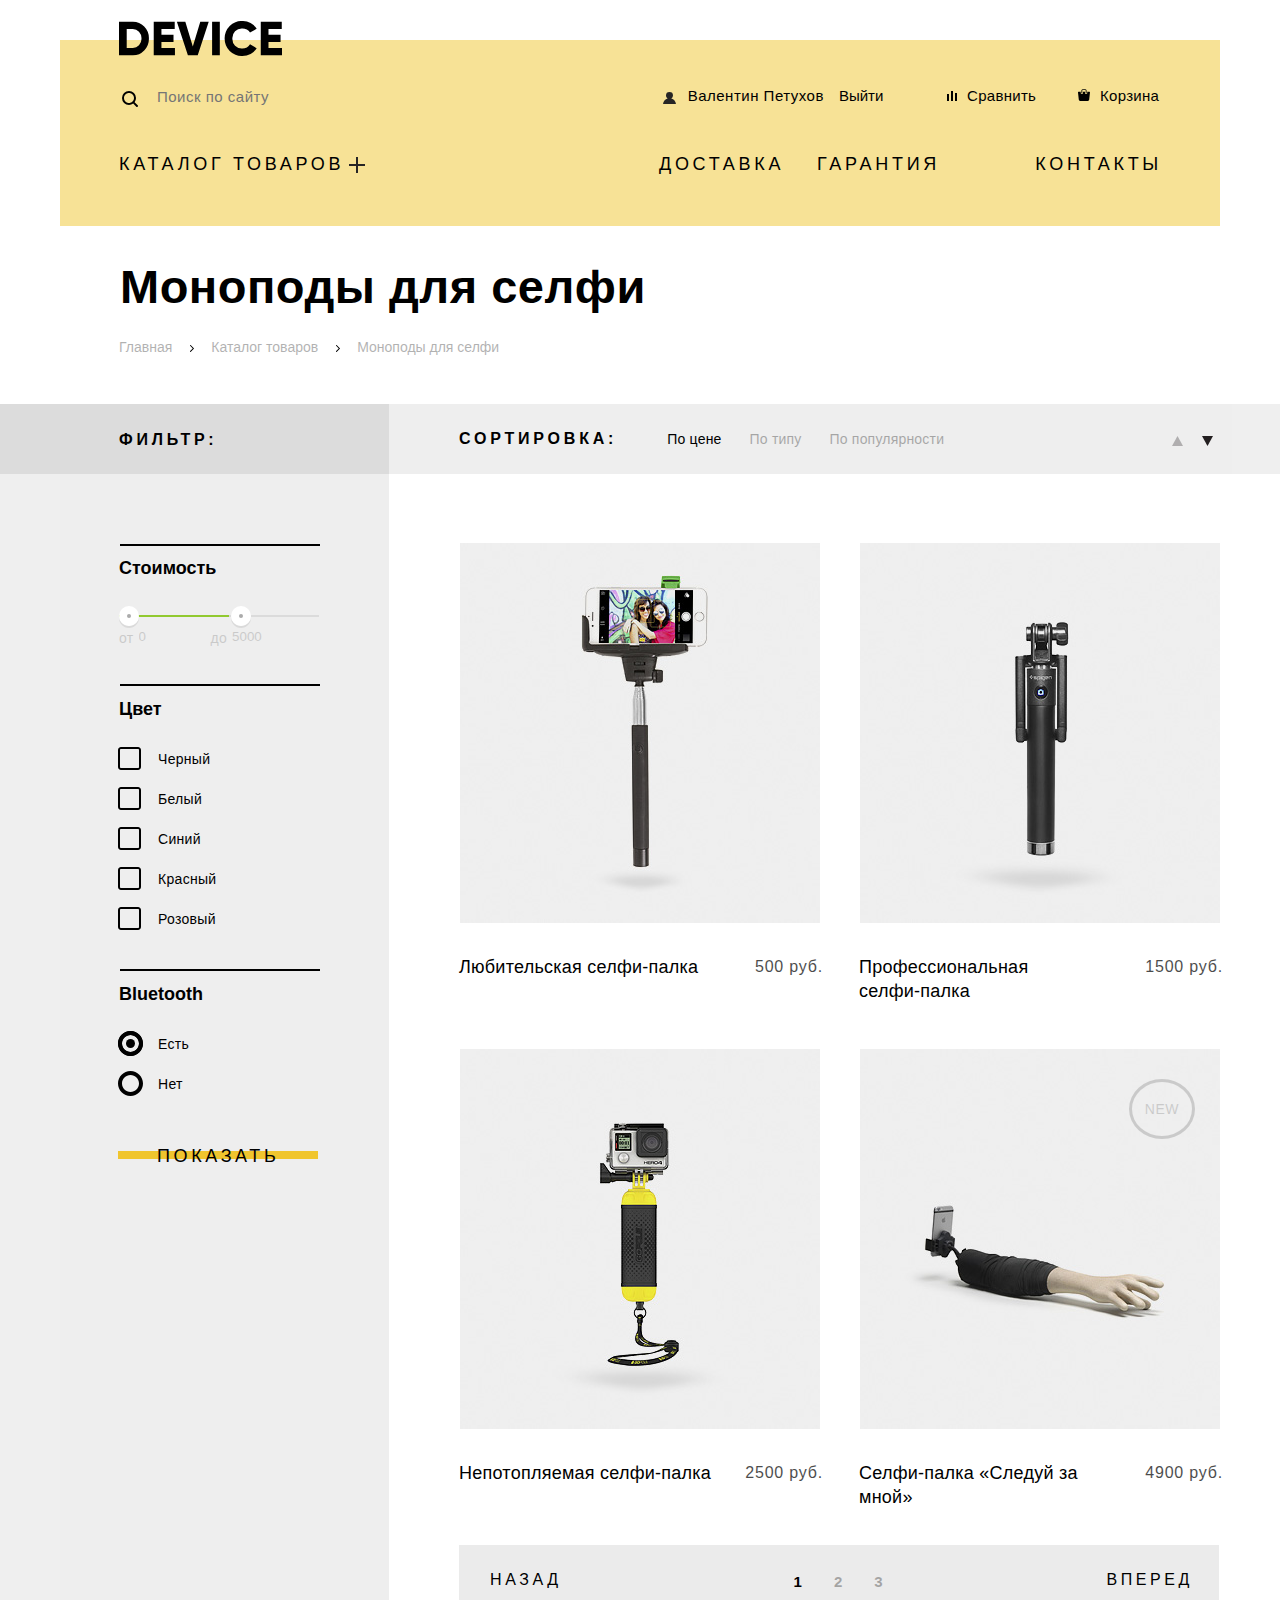
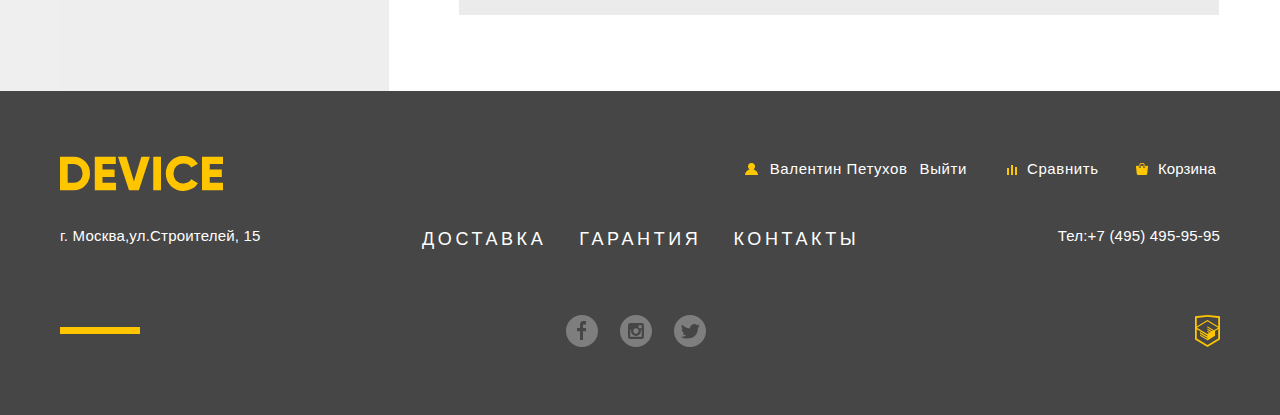
==== commit ca6a76b4: "Внесены исправления согласно замечаниям" ====
--- a/catalog.html
+++ b/catalog.html
@@ -25,11 +25,10 @@
           <ul class="user-navigation">
             <li class="header-login-link catalog-header">
               <a href="#">
-                <svg xmlns="http://www.w3.org/2000/svg" width="13" height="12" viewBox="0 0 13 12"><path d="M.032 12h12.937c-.163-2.643-2.074-4.837-4.671-5.543a3.47 3.47 0 0 0 1.687-2.972 3.485 3.485 0 0 0-6.97 0c0 1.264.68 2.361 1.688 2.972C2.106 7.163.194 9.357.032 12z"/></svg>
                 <span>Валентин Петухов</span>
-                <span>Выйти</span>
-              </a>
-            </li>
+              </a>
+            </li>
+            <li><a class="header-login-button" href="#"><span>Выйти</span></a></li>
           </ul>
           <a class="compare-button header-button" href="#">
             <span>Сравнить</span>
@@ -44,7 +43,7 @@
             <div class="goods-menu-items-container">
               <ul>
                 <li><a href="#">Виртуальная реальность</a></li>
-                <li><a href="#">Моноподы для селфи</a></li>
+                <li><a>Моноподы для селфи</a></li>
                 <li><a href="#">Экшн-камеры</a></li>
               </ul>
               <ul>
@@ -67,9 +66,13 @@
   <div class="catalog-body-container">
     <div class="body-container">
       <main class="catalog-main-content">
-        <nav class="site-navigation">  
+        <nav class="site-navigation">
           <h1>Моноподы для селфи</h1>
-          <p><a href="index.html">Главная</a> <svg xmlns="http://www.w3.org/2000/svg" width="4" height="7" viewBox="0 0 4 7"><path d="M3.83 3.132L.861.144a.5.5 0 0 0-.713 0 .508.508 0 0 0 0 .718l2.611 2.629L.148 6.12a.51.51 0 0 0 0 .72.5.5 0 0 0 .713 0L3.83 3.852a.51.51 0 0 0 .147-.36.507.507 0 0 0-.147-.36z"/></svg> <a href="catalog.html">Каталог товаров</a> <svg xmlns="http://www.w3.org/2000/svg" width="4" height="7" viewBox="0 0 4 7"><path d="M3.83 3.132L.861.144a.5.5 0 0 0-.713 0 .508.508 0 0 0 0 .718l2.611 2.629L.148 6.12a.51.51 0 0 0 0 .72.5.5 0 0 0 .713 0L3.83 3.852a.51.51 0 0 0 .147-.36.507.507 0 0 0-.147-.36z"/></svg> <a href="#">Моноподы для селфи</a></p>
+          <ul>
+            <li><a href="index.html">Главная</a></li>
+            <li><a href="#">Каталог товаров</a></li>
+            <li><a>Моноподы для селфи</a></li>
+          </ul>
         </nav>
         <div class="catalog-main-content-container">
           <section class="filter">
@@ -79,17 +82,21 @@
                 <h3>Стоимость</h3>
                 <div class="cost-form-buttons-container">
                   <div class="cost-form-left-button-container cost-button">
-                    <button class="cost-form-range-button" type="button" name="filter-cost-range-left" id="filter-cost-range-left"></button>
+                    <button class="cost-form-range-button" type="button" name="filter-cost-range-left" id="filter-cost-range-left">
+                      <span class="visually-hidden">Левый ползунок</span>
+                    </button>
                     <div>
-                      <span>от</span>
-                      <input type="number" value="0" disabled>
+                      <label for="cost-form-left-number">от</label>
+                      <input type="number" name="cost-form-left-number" min="0" max="10000" value="0">
                     </div>
                   </div>
                   <div class="cost-form-right-button-container cost-button">
-                    <button class="cost-form-range-button" type="button" name="filter-cost-range-right" id="filter-cost-range-right"></button>
+                    <button class="cost-form-range-button" type="button" name="filter-cost-range-right" id="filter-cost-range-right">
+                      <span class="visually-hidden">Правый ползунок</span>
+                    </button>
                     <div>
-                      <span>до</span>
-                      <input type="number" value="5000" disabled>
+                      <label for="cost-form-right-number">до</label>
+                      <input type="number" name="cost-form-right-number" min="0" max="10000" value="5000">
                     </div>
                   </div>
                 </div>
@@ -123,11 +130,11 @@
                 <h3>Bluetooth</h3>
                 <ul class="filter-bluetooth">
                 <li>
-                  <input type="radio" name="check-bluetooth" id="check-bluetooth-yes" checked>
+                  <input class="filter-check-bluetooth" type="radio" name="check-bluetooth" id="check-bluetooth-yes" value="yes" checked>
                   <label for="check-bluetooth-yes">Есть</label>
                 </li>
                 <li>
-                  <input type="radio" name="check-bluetooth" id="check-bluetooth-no">
+                  <input class="filter-check-bluetooth" type="radio" name="check-bluetooth" id="check-bluetooth-no" value="no">
                   <label for="check-bluetooth-no">Нет</label>
                 </li>
                </ul>
@@ -139,33 +146,39 @@
             <section class="sort">
               <div class="sort-buttons-container">
                 <h2>Сортировка:</h2>
-                <a href="#" class="filter-sort-button filter-sort-button-active">По цене</a>
-                <a href="#" class="filter-sort-button">По типу</a>
-                <a href="#" class="filter-sort-button">По популярности</a>
-                <div class="filter-sort-ascdesc-container">
-                  <a href="#" class="filter-sort-ascdesc-button">
-                    <img src="img/icon-up-dir.svg" alt="По возрастанию" width="11" height="11">
-                  </a>
-                  <a href="#" class="filter-sort-ascdesc-button filter-sort-button-active">
-                    <img src="img/icon-down-dir.svg" alt="По убыванию" width="11" height="11">
-                  </a>
-                </div>
+                <ul class="filter-sort_by-container">
+                  <li><a href="#" class="filter-sort-button filter-sort-button-active">По цене</a></li>
+                  <li><a href="#" class="filter-sort-button">По типу</a></li>
+                  <li><a href="#" class="filter-sort-button">По популярности</a></li>
+                </ul>
+                <ul class="filter-sort-ascdesc-container">
+                  <li>
+                    <a href="#" class="filter-sort-ascdesc-button filter-sort-asc-button">
+                      <span class="visually-hidden">По возрастанию</span>
+                    </a>
+                  </li>
+                  <li>
+                    <a href="#" class="filter-sort-ascdesc-button filter-sort-desc-button filter-sort-button-active">
+                      <span class="visually-hidden">По убыванию</span>
+                    </a>
+                  </li>
+                </ul>
               </div>
             </section>
             <section class="catalog-content">
               <h2 class="visually-hidden">Список товаров</h2>
-              <div class="product-card">
+              <article class="product-card">
                 <div class="product-card-image-container">
                   <div class="product-image-container">
                     <img class="product-image" src="img/item-1.jpg" alt="Любительская селфи-палка" width="360" height="380">
                   </div>
                   <div class="product-card-buttons-container">
-                    <button class="to-basket-button moreinfo-button" type="button">
+                    <a class="to-basket-button moreinfo-button" href="#">
                       В корзину
-                    </button>
-                    <button class="to-compare-button" type="button">
+                    </a>
+                    <a class="to-compare-button" href="#">
                       Добавить к сравнению
-                    </button>
+                    </a>
                   </div>
                 </div>
                 <div class="product-description">
@@ -176,42 +189,42 @@
                     <span class="product-description-table-info-text">500 руб.</span>
                   </div>
                 </div>
-              </div>
-              <div class="product-card">
+              </article>
+              <article class="product-card">
                 <div class="product-card-image-container">
                   <div class="product-image-container">
                     <img class="product-image" src="img/item-2.jpg" alt="Любительская селфи-палка" width="360" height="380">
                   </div>
                   <div class="product-card-buttons-container">
-                    <button class="to-basket-button moreinfo-button" type="button">
+                    <a class="to-basket-button moreinfo-button" href="#">
                       В корзину
-                    </button>
-                    <button class="to-compare-button" type="button">
+                    </a>
+                    <a class="to-compare-button" href="#">
                       Добавить к сравнению
-                    </button>
+                    </a>
                   </div>
                 </div>
                 <div class="product-description">
                   <div class="product-description-table-item">
-                    <span class="product-description-table-header">
-                      <a href="#">Профессиональная<br> селфи-палка</a>
+                    <span class="product-description-table-header product-description-table-header-custom-width">
+                      <a href="#">Профессиональная селфи-палка</a>
                     </span>
                     <span class="product-description-table-info-text">1500 руб.</span>
                   </div>
                 </div>
-              </div>
-              <div class="product-card">
+              </article>
+              <article class="product-card">
                 <div class="product-card-image-container">
                   <div class="product-image-container">
                     <img class="product-image" src="img/item-3.jpg" alt="Любительская селфи-палка" width="360" height="380">
                   </div>
                   <div class="product-card-buttons-container">
-                    <button class="to-basket-button moreinfo-button" type="button">
+                    <a class="to-basket-button moreinfo-button" href="#">
                       В корзину
-                    </button>
-                    <button class="to-compare-button" type="button">
+                    </a>
+                    <a class="to-compare-button" href="#">
                       Добавить к сравнению
-                    </button>
+                    </a>
                   </div>
                 </div>
                 <div class="product-description">
@@ -222,19 +235,20 @@
                     <span class="product-description-table-info-text">2500 руб.</span>
                   </div>
                 </div>
-              </div>
-              <div class="product-card">
+              </article>
+              <article class="product-card">
                 <div class="product-card-image-container">
                   <div class="product-image-container">
                     <img class="product-image" src="img/item-4.jpg" alt="Любительская селфи-палка" width="360" height="380">
+                    <span class="product-card-label-new">NEW</span>
                   </div>
                   <div class="product-card-buttons-container">
-                    <button class="to-basket-button moreinfo-button" type="button">
+                    <a class="to-basket-button moreinfo-button" href="#">
                       В корзину
-                    </button>
-                    <button class="to-compare-button" type="button">
+                    </a>
+                    <a class="to-compare-button" href="#">
                       Добавить к сравнению
-                    </button>
+                    </a>
                   </div>
                 </div>
                 <div class="product-description">
@@ -245,16 +259,20 @@
                     <span class="product-description-table-info-text">4900 руб.</span>
                   </div>
                 </div>
-              </div>
+              </article>
             </section>
             <div class="pagination">
-              <button class="pagination-button" type="button" name="pagination-button-back" id="pagination-button-back"><span>Назад</span></button>
+              <a class="pagination-button pagination-button-back">
+                <span>Назад</span>
+              </a>
               <ul class="pagination-list">
-                <li><button class="pagination-current-page" type="button" name="pagination-button-1" id="pagination-button-1">1</button></li>
-                <li><button type="button" name="pagination-button-2" id="pagination-button-2">2</button></li>
-                <li><button type="button" name="pagination-button-3" id="pagination-button-3">3</button></li>
+                <li><a class="pagination-current-page" id="pagination-button-1">1</a></li>
+                <li><a id="pagination-button-2" href="#">2</a></li>
+                <li><a id="pagination-button-3" href="#">3</a></li>
               </ul>
-              <button class="pagination-button" type="button" name="pagination-button-next" id="pagination-button-next"><span>Вперед</span></button>
+              <a class="pagination-button pagination-button-next" href="#">
+                <span>Вперед</span>
+              </a>
             </div>
           </div>
         </div>
@@ -281,18 +299,17 @@
           <ul class="footer-user-navigation">
             <li class="footer-login-link footer-button">
               <a href="#">
-                <svg xmlns="http://www.w3.org/2000/svg" width="13" height="12" viewBox="0 0 13 12"><path d="M.032 12h12.937c-.163-2.643-2.074-4.837-4.671-5.543a3.47 3.47 0 0 0 1.687-2.972 3.485 3.485 0 0 0-6.97 0c0 1.264.68 2.361 1.688 2.972C2.106 7.163.194 9.357.032 12z"/></svg>
-              <span>Валентин Петухов</span>
-              <span>Выйти</span>
-             </a>
-            </li>
-          </ul>
-          <a href="#" class="footer-compare-button footer-button">
-            <svg xmlns="http://www.w3.org/2000/svg" width="10" height="10" viewBox="0 0 10 10"><path d="M8 2h1.984v8H8zM0 3h1.984v7H0zM4 0h2v10H4z"/></svg>
+                <span>Валентин Петухов</span>
+              </a>
+            </li>
+            <li>
+              <a class="footer-login-button footer-button" href="#"><span>Выйти</span></a>
+            <li>
+          </ul>
+          <a class="footer-compare-button footer-button" href="#">
             <span>Сравнить</span>
           </a>
           <a href="#" class="footer-basket-button footer-button">
-            <svg xmlns="http://www.w3.org/2000/svg" width="12" height="12" viewBox="0 0 12 12"><path d="M11.864 3.017a.429.429 0 0 0-.327-.154H9.225V4.09c0 .563-.484 1.022-1.08 1.022-.594 0-1.078-.458-1.078-1.022V2.863H4.909V4.09c0 .563-.485 1.022-1.08 1.022-.595 0-1.078-.458-1.078-1.022V2.863H.438a.43.43 0 0 0-.327.154.472.472 0 0 0-.108.358l.776 7.134c.015.806.642 1.455 1.411 1.455h7.595c.77 0 1.396-.649 1.411-1.455l.776-7.134a.476.476 0 0 0-.108-.358z"/><path d="M3.829 4.499c.239 0 .433-.184.433-.409V1.84c0-.632.672-1.022 1.295-1.022h1.079c.655 0 1.078.401 1.078 1.022v2.25c0 .225.194.409.431.409.239 0 .433-.184.433-.409V1.84C8.577.773 7.761 0 6.636 0H5.557c-1.19 0-2.159.826-2.159 1.84v2.25c0 .225.194.409.431.409z"/></svg>
             <span>Корзина</span>
           </a>
         </div>
@@ -309,17 +326,17 @@
           <ul class="footer-social">
             <li>
               <a class="social-button" href="#">
-                <img src="img/fb.svg" alt="" width="32" height="32">
+                <img src="img/fb.svg" alt="Мы в Фейсбуке" width="32" height="32">
               </a>
             </li>
             <li>
               <a class="social-button" href="#">
-                <img src="img/instagram.svg" alt="" width="32" height="32">
+                <img src="img/instagram.svg" alt="Мы в Инстаграме" width="32" height="32">
               </a>
             </li>
             <li>
               <a class="social-button" href="#">
-                <img src="img/twitter.svg" alt="" width="32" height="32">
+                <img src="img/twitter.svg" alt="Мы в Твиттере" width="32" height="32">
               </a>
             </li>
           </ul>
--- a/css/style.css
+++ b/css/style.css
@@ -64,7 +64,7 @@
 }
 
 .body-container {
-  width: 1440px;
+  width: 1160px;
 
   margin-left: auto;
   margin-right: auto;
@@ -87,8 +87,7 @@
   width: 1160px;
 
   margin-top: 40px;
-  margin-left: 140px;
-  
+
   background-color: #f7e296;
 }
 
@@ -104,13 +103,13 @@
   line-height: 30px;
 }
 
-.header-logo:hover,
-.header-button:hover span {
+.header-logo[href]:hover,
+.header-button[href]:hover span {
   opacity: 0.5;
 }
 
-.header-logo:active,
-.header-button:active {
+.header-logo[href]:active,
+.header-button[href]:active {
   opacity: 0.2;
 }
 
@@ -125,7 +124,7 @@
       flex-wrap: wrap;
 
   line-height: 30px;
-  
+
   padding-left: 30px;
 }
 
@@ -154,11 +153,36 @@
 }
 
 .header-login-link svg {
-  margin-right: 10px;
+  margin-right: 5px;
 }
 
 .header-login-link span {
-  margin-right: 5px;
+  margin-right: 15px;
+}
+
+.header-login-button:hover span {
+  opacity: 0.5;
+}
+
+.header-login-link {
+  position: relative;
+
+  margin-left: 50px;
+}
+
+.header-login-link:before {
+  content: "";
+
+  position: absolute;
+  left: -25px;
+  top: 11px;
+
+  width: 16px;
+  height: 18px;
+
+  background: url("../img/user.svg") no-repeat 0 0;
+
+  z-index: 1;
 }
 
 .search-form {
@@ -306,6 +330,7 @@
   display: -webkit-box;
   display: -ms-flexbox;
   display: flex;
+  flex-wrap: wrap;
 
   font-family: "GilroyExtraBold", "Arial", sans-serif;
   font-size: 18px;
@@ -316,14 +341,16 @@
   margin: 0;
   padding: 0;
   padding-top: 29px;
-}
-
-.goods-menu a:hover,
+  padding-left: 59px;
+  padding-right: 22px;
+}
+
+.goods-menu a[href]:hover,
 .goods-menu:first-child:hover::before {
   opacity: 0.5;
 }
 
-.goods-menu a:active,
+.goods-menu a[href]:active,
 .goods-menu:first-child:active::before {
   opacity: 0.2;
 }
@@ -341,7 +368,6 @@
       flex-basis: 250px;
 
   margin-right: 290px;
-  margin-left: 59px;
 
   position: relative;
 }
@@ -383,15 +409,18 @@
 
 .goods-menu:first-child:hover::after {
   display: block;
-  z-index: 1;
+  z-index: 2;
+}
+
+.goods-menu {
+  margin-right: 30px;
 }
 
 .goods-menu:nth-child(2) {
   -ms-flex-preferred-size: 120px;
       flex-basis: 120px;
-  -webkit-box-flex: 0.65;
-      -ms-flex-positive: 0.65;
-          flex-grow: 0.65;
+
+  margin-right: 33px;
 }
 
 .goods-menu:nth-child(3) {
@@ -402,10 +431,11 @@
           flex-grow: 1.9;
 }
 
-.goods-menu:last-child {
+.goods-menu:nth-child(4) {
   -ms-flex-preferred-size: 120;
       flex-basis: 120;
-  margin-right: 57px;
+
+  margin-right: 36px;
 }
 
 .goods-menu ul {
@@ -418,9 +448,15 @@
 
   position: absolute;
 
+  width: 1100px;
+
   padding-top: 21px;
+  margin-left: -60px;
+  padding-left: 60px;
 
   z-index: 10;
+
+  background-color: #f7e296;
 }
 
 .goods-menu ul:first-of-type {
@@ -578,6 +614,12 @@
 
 .second-slide-text {
   letter-spacing: 0.2px;
+  width: 450px;
+}
+
+.third-slide-text {
+  letter-spacing: 0.2px;
+  width: 470px;
 }
 
 .slider-image-container {
@@ -745,8 +787,8 @@
 .slider-move-container {
   position: absolute;
 
-  top: 360px;
-  right: 120px;
+  top: 359px;
+  right: 117px;
 
   z-index: 100;
 }
@@ -755,13 +797,15 @@
   display: -webkit-box;
   display: -ms-flexbox;
   display: flex;
+
+  align-items: center;
 
   width: 50px;
   height: 20px;
 }
 
 .slider-move-buttons li {
-  margin-right: 4px;
+  margin-right: 21px;
   margin-top: 4px;
 }
 
@@ -769,6 +813,41 @@
   background-color: rgba(0, 0, 0, 0);
 
   border: none;
+
+  width: 13px;
+  height: 15px;
+
+  position: relative;
+}
+
+.slider-move-button::before {
+  content: "";
+
+  position: absolute;
+
+  top: -1px;
+  left: 3px;
+
+  width: 13px;
+  height: 13px;
+
+  background: url(../img/slider-button-empty.svg) no-repeat 0 0;
+  background-size: 12px;
+}
+
+.slider-move-button-current::before {
+  content: "";
+
+  position: absolute;
+
+  top: -1px;
+  left: 3px;
+
+  width: 13px;
+  height: 13px;
+
+  background: url(../img/slider-button.svg) no-repeat 0 0;
+  background-size: 12px;
 }
 
 .slider-move-buttons button:hover {
@@ -823,6 +902,10 @@
   position: relative;
 }
 
+.popular-item-text-custom-width {
+  width: 100px;
+}
+
 .popular-item-container {
   display: -webkit-box;
   display: -ms-flexbox;
@@ -933,12 +1016,14 @@
 
 /*Services slider*/
 
-.services-slider-buttons button {
+.services-slider-buttons a {
   font-family: "GilroyExtraBold", "Arial", sans-serif;
   font-size: 18px;
   line-height: 24px;
   text-transform: uppercase;
   letter-spacing: 3.5px;
+  text-decoration: none;
+  color: #000000;
 
   border: none;
   outline: none;
@@ -950,7 +1035,7 @@
   margin-top: 4px;
 }
 
-.services-slider-buttons button::before {
+.services-slider-buttons a::before {
   content: "";
 
   position: absolute;
@@ -965,29 +1050,34 @@
   z-index: -1;
 }
 
-.services-slider-buttons .services-slider-button-1::before {
-  left: -10px;
-}
-
-.services-slider-buttons .services-slider-button-2::before {
-  left: -17px;
-}
-
-.services-slider-buttons .services-slider-button-3::before {
-  left: -30px;
-}
-
-.services-slider-buttons button:hover::before {
+.services-slider-buttons .services-slider-button-delivery::before {
+  left: -19px;
+}
+
+.services-slider-buttons .services-slider-button-warranty::before {
+  left: -24px;
+}
+
+.services-slider-buttons .services-slider-button-credit::before {
+  left: -37px;
+}
+
+.services-slider-buttons a:hover::before {
   height: 40px;
 
   top: -8px;
 }
 
-.services-slider-buttons button:active {
+.services-slider-buttons a:active {
   color: #f7e184;
 }
 
-.services-slider-buttons button:active::before {
+.services-slider-buttons .current-services-slider-button {
+  color: #f7e184;
+}
+
+.services-slider-buttons a:active::before,
+.services-slider-buttons .current-services-slider-button::before {
   width: 280px;
   height: 40px;
 
@@ -1053,18 +1143,18 @@
 }
 
 .services-slider-buttons li {
-  margin-top: 50px;
+  margin-top: 53px;
   margin-left: 3px;
   text-align: center;
 }
 
 .services-slider-buttons li:nth-of-type(2) {
-  margin-top: 35px;
+  margin-top: 40px;
   text-align: center;
 }
 
 .services-slider-buttons li:nth-of-type(3) {
-  margin-top: 35px;
+  margin-top: 40px;
   text-align: center;
 }
 
@@ -1250,12 +1340,25 @@
 .about-us-list li {
   padding-left: 19px;
 
-  list-style: circle;
-
-  color: #e5e5e5;
-}
-
-.about-us-list span {
+  position: relative;
+}
+
+.about-us-list li::before {
+  content: "";
+
+  position: absolute;
+
+  top: 17px;
+  left: -16px;
+
+  width: 4px;
+  height: 4px;
+
+  border: 2px solid #e5e5e5;
+  border-radius: 50%;
+}
+
+.about-us-list {
   font-family: "GilroyExtraBold", "Arial", sans-serif;
   font-size: 16px;
   line-height: 40px;
@@ -1389,7 +1492,7 @@
 }
 
 .footer {
-  width: 1440px;
+  width: 1160px;
 
   margin-left: auto;
   margin-right: auto;
@@ -1417,26 +1520,27 @@
   letter-spacing: 0.6px;
 }
 
-.footer-logo:hover,
+.footer-logo[href]:hover,
 .footer-button:hover {
   opacity: 0.5;
 }
 
-.footer-logo:active,
+.footer-logo[href]:active,
 .footer-button:active {
   opacity: 0.2;
 }
 
 .footer-navigation {
   padding-top: 45px;
-  padding-left: 140px;
 
   position: relative;
 }
 
 .footer-logo {
   position: absolute;
+
   top: 65px;
+
   fill: #ffc600;
 }
 
@@ -1444,7 +1548,7 @@
   content: "";
 
   position: absolute;
-  left: 140px;
+  left: 0px;
   bottom: 81px;
 
   width: 80px;
@@ -1466,52 +1570,93 @@
   -webkit-box-pack: end;
       -ms-flex-pack: end;
           justify-content: flex-end;
+
+  margin-right: -20px;
+}
+
+.footer-user-navigation {
+  display: flex;
+  align-items: center;
+
+  margin-right: 60px;
 }
 
 .footer-login-link,
 .footer-navigation-container a {
-  
   margin: 0;
   padding: 0;
 }
 
 .footer-login-link {
-  margin-right: 43px;
-}
-
-.footer-login-link svg {
-  margin-right: 9px;
-
-  fill: #ffc600;
+  margin-right: 7px;
+
+  position: relative;
+}
+
+.footer-login-link:before {
+  content: "";
+
+  position: absolute;
+
+  left: -25px;
+  top: 12px;
+
+  width: 16px;
+  height: 18px;
+
+  background: url("../img/user-footer.svg") no-repeat 0 0;
+
+  z-index: 1;
 }
 
 .footer-login-link span {
   margin-right: 5px;
 }
 
-.footer-compare-button,
+.footer-compare-button {
+  width: 131px;
+
+  position: relative;
+}
+
+.footer-compare-button::before {
+  content: "";
+
+  position: absolute;
+
+  left: -20px;
+  top: 14px;
+
+  width: 16px;
+  height: 18px;
+
+  background: url("../img/compare-footer.svg") no-repeat 0 0;
+
+  z-index: 1;
+}
+
 .footer-basket-button {
-  position: relative;
-}
-
-.footer-compare-button {
-  width: 130px;
-
-  fill: #ffc600;
-}
-
-.footer-compare-button svg {
-  margin-right: 4.5px;
-}
-
-.footer-basket-button {
-  width: 222px;
-
-  fill: #ffc600;
-}
-
-.footer-basket-button svg {
-  margin-right: 6px;
+  width: 82px;
+
+  letter-spacing: 0.1px;
+
+  position: relative;
+}
+
+.footer-basket-button::before {
+  content: "";
+
+  position: absolute;
+
+  left: -22px;
+  top: 12px;
+
+  width: 16px;
+  height: 18px;
+
+  background: url("../img/cart-footer.svg") no-repeat 0 0;
+
+  z-index: 1;
 }
 
 .services-navigation-footer a {
@@ -1539,8 +1684,6 @@
   -webkit-box-align: center;
       -ms-flex-align: center;
           align-items: center;
-
-  margin-right: 140px;
 }
 
 .footer-contacts-and-services-container p {
@@ -1599,7 +1742,8 @@
           justify-content: flex-end;
 
   margin-top: 34px;
-  margin-right: 140px;
+
+  width: 1160px;
 }
 
 .footer-social {
@@ -1610,7 +1754,10 @@
       -ms-flex-pack: center;
           justify-content: center;
 
-  margin-right: 462px;
+  margin-right: auto;
+  margin-left: auto;
+
+  width: 1160px;
 }
 
 .footer-social li {
@@ -1655,11 +1802,11 @@
 
   margin: auto;
 
-  -webkit-box-shadow: 0px 5px 20px 5px #d5d5d5;
-
-          box-shadow: 0px 5px 20px 5px #d5d5d5;
+  box-shadow: 0 10px 25px 0px #d5d5d5;
 
   background-color: #ffffff;
+
+  z-index: 999;
 }
 
 .write-us-popup-container {
@@ -1689,6 +1836,10 @@
 
 .write-us-popup-close:hover {
   opacity: 1;
+}
+
+.write-us-popup-close:active {
+  opacity: 0.3;
 }
 
 .write-us-form {
@@ -1716,8 +1867,6 @@
   -webkit-box-direction: normal;
       -ms-flex-direction: column;
           flex-direction: column;
-
-  margin-bottom: 40px;
 }
 
 .write-us-input-container div:first-of-type {
@@ -1728,6 +1877,8 @@
   display: -webkit-box;
   display: -ms-flexbox;
   display: flex;
+
+  margin-bottom: 40px;
 }
 
 .write-us-form input,
@@ -1737,9 +1888,27 @@
   line-height: 18px;
 }
 
+.write-us-input-container input {
+  min-height: 50px;
+  width: 360px;
+}
+
+.write-us-input-container input:hover {
+  background-color: #eaeaea;
+}
+
+.write-us-input-container input:focus {
+  background-color: #ffffff;
+  outline: 3px solid #f0c52e;
+}
+
+.write-us-input-container input:invalid {
+  background-color: #f6dada;
+}
+
 .write-us-form textarea {
   width: 760px;
-  min-height: 145px;
+  height: 145px;
 
   margin-bottom: 50px;
 
@@ -1751,6 +1920,15 @@
 
   text-indent: 20px;
   padding-top: 15px;
+}
+
+.write-us-form textarea:hover {
+  background-color: #eaeaea;
+}
+
+.write-us-form textarea:focus {
+  background-color: #ffffff;
+  outline: 3px solid #f0c52e;
 }
 
 .write-us-form textarea::-webkit-textarea-placeholder,
@@ -1817,15 +1995,11 @@
 /*Header*/
 
 .catalog-header {
-  margin-left: 130px;
+  margin-left: 152px;
 }
 
 .catalog-header span {
   letter-spacing: 0.5px;
-}
-
-.catalog-header span:last-of-type {
-  padding-left: 8px;
 }
 
 .catalog-header:hover span:last-of-type {
@@ -1847,14 +2021,33 @@
   padding-left: 60px;
 }
 
-.site-navigation {
-  margin-left: 140px;
-}
-
-.site-navigation p {
-  padding-left: 45px;
+.site-navigation ul {
+  display: flex;
 
   margin-top: -11px;
+  margin-left: 4px;
+
+  list-style: none;
+}
+
+.site-navigation li {
+  margin-right: 13px;
+
+  position: relative;
+}
+
+.site-navigation li:not(:last-of-type)::before {
+  content: "";
+
+  position: absolute;
+
+  top: 10px;
+  right: -12px;
+
+  width: 5px;
+  height: 10px;
+
+  background: url("../img/nav-arrow.svg") no-repeat 0 0;
 }
 
 .site-navigation a {
@@ -1869,11 +2062,11 @@
   padding-left: 15px;
 }
 
-.site-navigation a:hover {
+.site-navigation a[href]:hover {
   opacity: 1;
 }
 
-.site-navigation a:active {
+.site-navigation a[href]:active {
   opacity: 0.1;
 }
 
@@ -1914,7 +2107,7 @@
 
   margin-top: -10px;
   margin-bottom: -29px;
-  padding-left: 199px;
+  padding-left: 59px;
   padding-top: 10px;
   padding-right: 70px;
 
@@ -1948,10 +2141,10 @@
   height: 70px;
 
   top: 0px;
-  left: 0px;
-
-  position: absolute;
-  
+  left: -139px;
+
+  position: absolute;
+
   background-color: #dcdcdc;
 
   z-index: 1;
@@ -1973,8 +2166,8 @@
   width: 200px;
   height: 2px;
 
-  top: 129px;
-  left: 200px;
+  top: 130px;
+  left: 60px;
 
   position: absolute;
   
@@ -2018,15 +2211,16 @@
 }
 
 .filter-cost-form .cost-form-range-button {
-  min-width: 25px;
-  min-height: 25px;
+  min-width: 22px;
+  min-height: 22px;
+  width: 22px;
 
   background: url("../img/filter-button.svg") no-repeat 0 0;
 
   border: none;
 }
 
-.filter-cost-form button:hover {
+.cost-form-buttons-container button:hover {
   -webkit-transform: scale(1.07);
       -ms-transform: scale(1.07);
           transform: scale(1.07);
@@ -2041,7 +2235,7 @@
 
   -moz-appearance: textfield;
 
-  opacity: 0.3;
+  opacity: 0.15;
 
   width: 60px;
   height: 15px;
@@ -2067,7 +2261,7 @@
   z-index: 1;
 }
 
-.cost-form-buttons-container span {
+.cost-form-buttons-container label {
   opacity: 0.15;
 }
 
@@ -2097,9 +2291,9 @@
   text-indent: 20px;
 }
 
-.cost-button span {
+.cost-button label {
   margin-right: 3px;
-  margin-top: 1px;
+  margin-top: -10px;
 }
 
 .cost-form-left-button-container {
@@ -2154,8 +2348,8 @@
   width: 200px;
   height: 2px;
 
-  top: 279px;
-  left: 200px;
+  top: 280px;
+  left: 60px;
 
   position: absolute;
 
@@ -2206,6 +2400,20 @@
   background: url("../img/checkbox-off.svg") no-repeat 0 0;
 }
 
+.filter-color-check-container label::after {
+  content: none;
+
+  position: absolute;
+
+  width: 30px;
+  height: 30px;
+
+  top: -4px;
+  left: -22px;
+
+  background: url("../img/checkbox-on.svg") no-repeat 0 0;
+}
+
 .filter-color-check-container li:hover {
   opacity: 0.5;
 }
@@ -2214,28 +2422,14 @@
   opacity: 1;
 }
 
-.filter-color-check-container li:disabled {
+.filter-check-color:disabled + label {
   opacity: 0.15;
 }
 
-#filter-check-black:checked ~ label[for="filter-check-black"]::before {
-  background: url("../img/checkbox-on.svg") no-repeat 0 0;
-}
-
-#filter-check-white:checked ~ label[for="filter-check-white"]::before {
-  background: url("../img/checkbox-on.svg") no-repeat 0 0;
-}
-
-#filter-check-blue:checked ~ label[for="filter-check-blue"]::before {
-  background: url("../img/checkbox-on.svg") no-repeat 0 0;
-}
-
-#filter-check-red:checked ~ label[for="filter-check-red"]::before {
-  background: url("../img/checkbox-on.svg") no-repeat 0 0;
-}
-
-#filter-check-pink:checked ~ label[for="filter-check-pink"]::before {
-  background: url("../img/checkbox-on.svg") no-repeat 0 0;
+.filter-check-color:checked + label::after {
+  content: "";
+
+  z-index: 1;
 }
 
 .filter-cost-form div:nth-of-type(2) {
@@ -2248,8 +2442,8 @@
   width: 200px;
   height: 2px;
 
-  top: 564px;
-  left: 200px;
+  top: 565px;
+  left: 60px;
 
   position: absolute;
   
@@ -2295,6 +2489,26 @@
   background: url("../img/radio-off.svg") no-repeat 0 0;
 }
 
+.filter-bluetooth label::after {
+  content: none;
+
+  position: absolute;
+
+  width: 30px;
+  height: 30px;
+
+  top: -5px;
+  left: -22px;
+
+  background: url("../img/radio-on.svg") no-repeat 0 0;
+}
+
+.filter-check-bluetooth:checked + label::after {
+  content: "";
+
+  z-index: 1;
+}
+
 .filter-bluetooth li:hover {
   opacity: 0.5;
 }
@@ -2303,16 +2517,8 @@
   opacity: 1;
 }
 
-.filter-bluetooth li:disabled {
+.filter-check-bluetooth:disabled + label {
   opacity: 0.15;
-}
-
-#check-bluetooth-yes:checked ~ label[for="check-bluetooth-yes"]::before {
-  background: url("../img/radio-on.svg") no-repeat 0 0;
-}
-
-#check-bluetooth-no:checked ~ label[for="check-bluetooth-no"]::before {
-  background: url("../img/radio-on.svg") no-repeat 0 0;
 }
 
 .filter-cost-form div:last-of-type {
@@ -2358,7 +2564,6 @@
   margin-top: -10px;
 
   padding-left: 22px; 
-  padding-right: 120px;
 
   text-decoration: none;
   background-color: #eeeeee;
@@ -2367,6 +2572,10 @@
 }
 
 .catalog-body-container {
+  position: relative;
+}
+
+.index-body-container {
   position: relative;
 }
 
@@ -2391,7 +2600,7 @@
       -ms-grid-row-align: center;
       align-self: center;
 
-  margin-right: 50px;
+  margin-right: 10px;
 }
 
 .sort-buttons-container {
@@ -2402,7 +2611,18 @@
   margin-left: 48px;
 }
 
-.sort-buttons-container > a {
+.filter-sort_by-container {
+  display: -webkit-box;
+  display: -ms-flexbox;
+  display: flex;
+  align-items: center;
+
+  list-style: none;
+
+  margin-right: 160px;
+}
+
+.filter-sort_by-container a {
   font-family: "OpenSans", "Arial", sans-serif;
   font-size: 14px;
   line-height: 18px;
@@ -2410,8 +2630,9 @@
   letter-spacing: 0.2px;
   color: #000000;
   opacity: 0.3;
-
-  margin-right: 26px;
+  white-space: nowrap;
+
+  margin-right: 28px;
 
   -ms-flex-item-align: center;
 
@@ -2432,12 +2653,13 @@
   display: -webkit-box;
   display: -ms-flexbox;
   display: flex;
-
-  margin-left: 202px;
+  align-items: center;
+
+  list-style: none;
 }
 
 .filter-sort-ascdesc-container a {
-  margin-right: 20px;
+  margin-right: 30px;
 
   opacity: 0.3;
 
@@ -2446,6 +2668,39 @@
       -ms-grid-row-align: center;
 
       align-self: center;
+}
+
+.filter-sort-asc-button,
+.filter-sort-desc-button {
+  position: relative;
+}
+
+.filter-sort-asc-button::before {
+  content: "";
+
+  position: absolute;
+
+  top: 5px;
+  left: 0px;
+
+  width: 11px;
+  height: 11px;
+
+  background: url("../img/icon-up-dir.svg") no-repeat 0 0;
+}
+
+.filter-sort-desc-button::before {
+  content: "";
+
+  position: absolute;
+
+  top: 5px;
+  left: 0px;
+
+  width: 11px;
+  height: 11px;
+
+  background: url("../img/icon-down-dir.svg") no-repeat 0 0;
 }
 
 .sort-buttons-container .filter-sort-button-active {
@@ -2464,7 +2719,7 @@
   margin-left: 71px;
   margin-top: 69px;
 
-  max-width: 800px;
+  max-width: 820px;
 }
 
 .product-description-table-item {
@@ -2488,6 +2743,10 @@
   max-width: 260px;
 
   margin-left: -1px;
+}
+
+.product-description-table-header-custom-width {
+  width: 180px;
 }
 
 .product-description-table-info-text {
@@ -2542,6 +2801,12 @@
   width: 210px;
 }
 
+.product-card-buttons-container a {
+  text-decoration: none;
+  color: #000000;
+  text-align: center;
+}
+
 .to-basket-button {
   margin-bottom: 15px;
 }
@@ -2598,9 +2863,7 @@
   display: flex;
 }
 
-.product-card:nth-of-type(4) .product-image-container::before {
-  content: "NEW";
-
+.product-card-label-new {
   position: absolute;
 
   top: 30px;
@@ -2624,6 +2887,10 @@
   margin-bottom: 46px;
 
   position: relative;
+}
+
+.product-card:nth-of-type(2n) {
+  margin-right: 0;
 }
 
 /*Pagination*/
@@ -2657,26 +2924,37 @@
   
   padding-top: 3px;
   margin-top: 25px;
-  margin-right: 20px;
-  
+
   list-style: none;
 }
 
 .pagination-list li {
-  margin-right: 15px;
-}
-
-.pagination-list button {
+  margin-right: 32px;
+}
+
+.pagination-list a {
   font-family: "GilroyExtraBold", "Arial", sans-serif;
   font-weight: bold;
   opacity: 0.3;
-}
-
-.pagination-list button:hover {
+  text-decoration: none;
+  color: #000000;
+}
+
+.pagination-button-back {
+  padding-left: 9px;
+  margin-top: 5px;
+}
+
+.pagination-button-next {
+  padding-right: 9px;
+  margin-top: 5px;
+}
+
+.pagination-list a[href]:hover {
   opacity: 0.5;
 }
 
-.pagination-list button:active {
+.pagination-list a[href]:active {
   opacity: 1;
 }
 
@@ -2694,7 +2972,7 @@
   z-index: 1;
 }
 
-.pagination-button::before {
+.pagination-button[href]::before {
   content: "";
 
   display: none;
@@ -2704,7 +2982,7 @@
   width: 130px;
   height: 70px;
 
-  top: -15px;
+  top: -19px;
   left: -21px;
 
   background-color: #d9d9d9;
@@ -2712,11 +2990,15 @@
   z-index: -1;
 }
 
-.pagination-button:hover::before {
+.pagination-button-next.pagination-button[href]::before {
+  left: -25px;
+}
+
+.pagination-button[href]:hover::before {
   display: block;
 }
 
-.pagination-button:active span {
+.pagination-button[href]:active span {
   opacity: 0.3;
 }
 
@@ -2726,14 +3008,6 @@
 
 .pagination-button:hover::before {
   background-color: #d9d9d9;
-}
-
-.pagination button {
-  border: none;
-
-  background-color: rgba(0, 0, 0, 0);
-
-  cursor: pointer;
 }
 
 .pagination-button:first-of-type {
@@ -2750,4 +3024,8 @@
   font-family: "GilroyExtraBold", "Arial", sans-serif;
   font-weight: bold;
   opacity: 1;
+}
+
+a:not([href]) {
+  cursor: default;
 }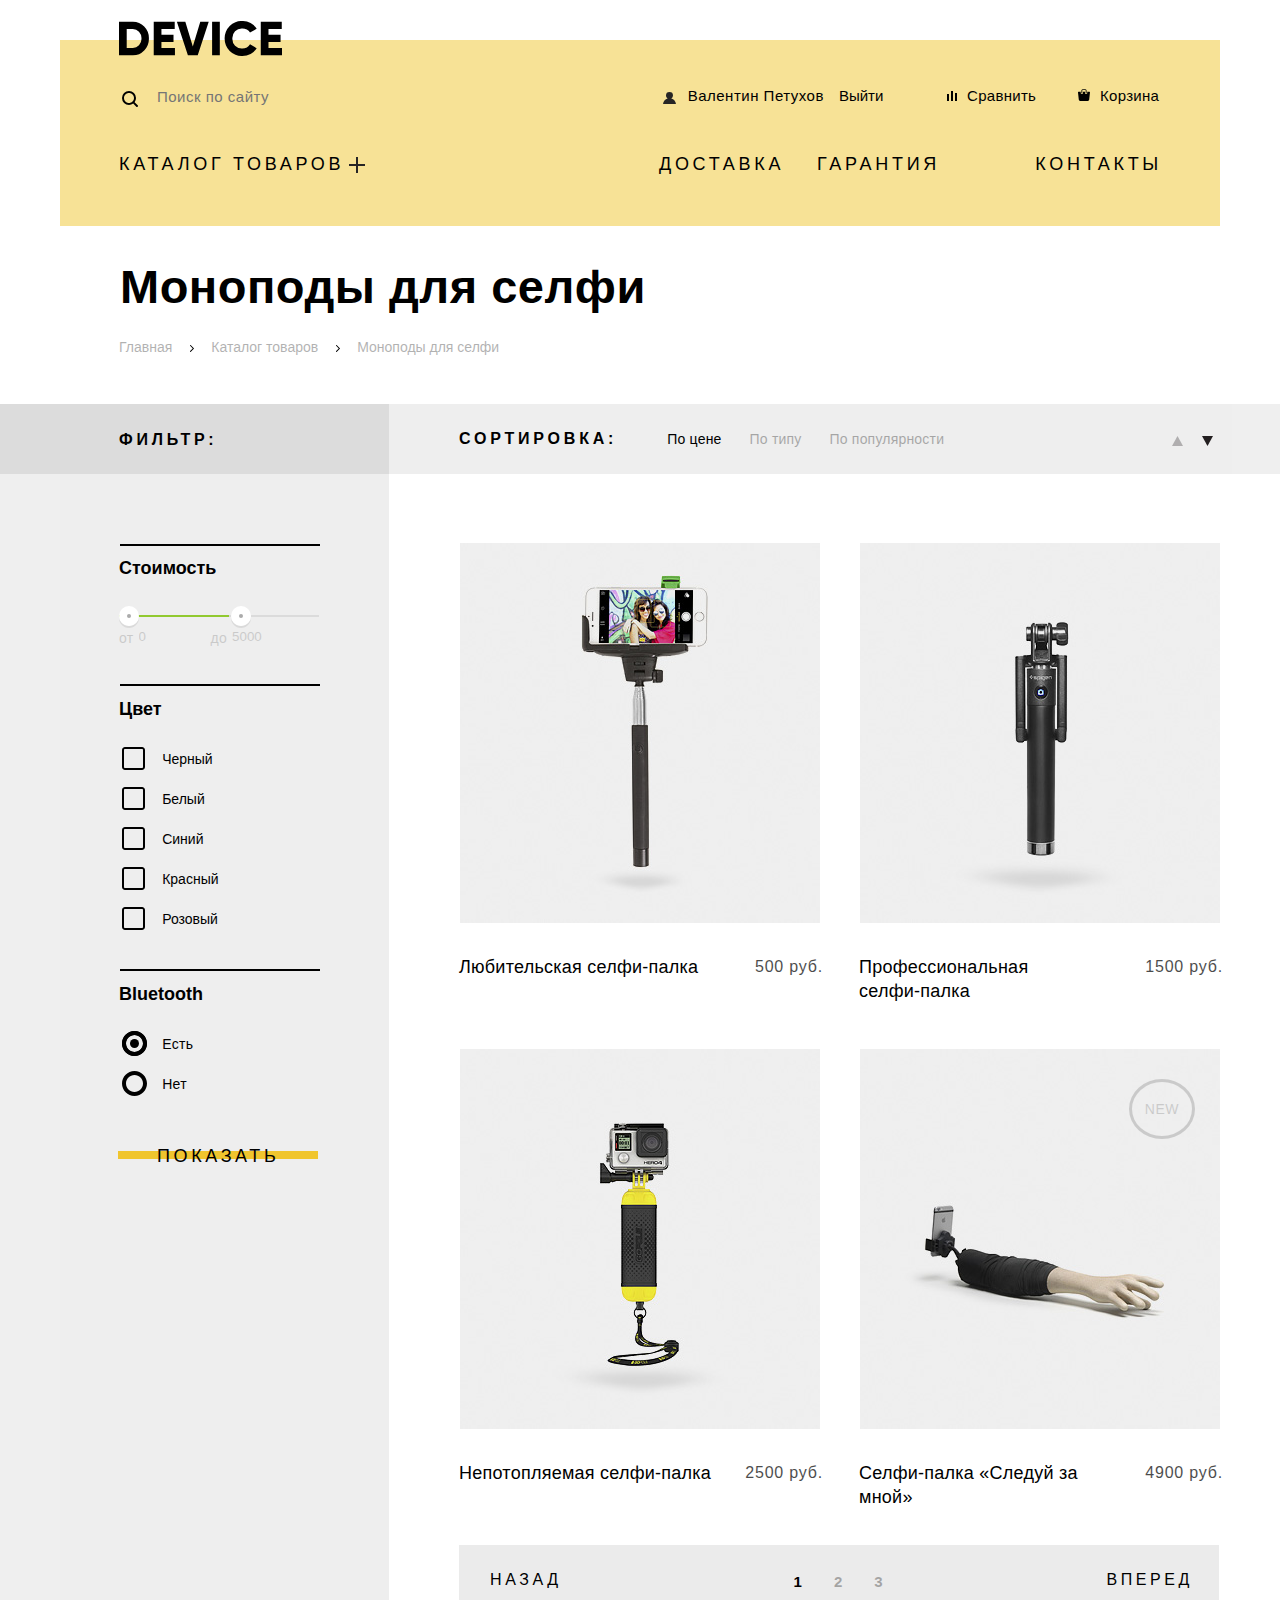
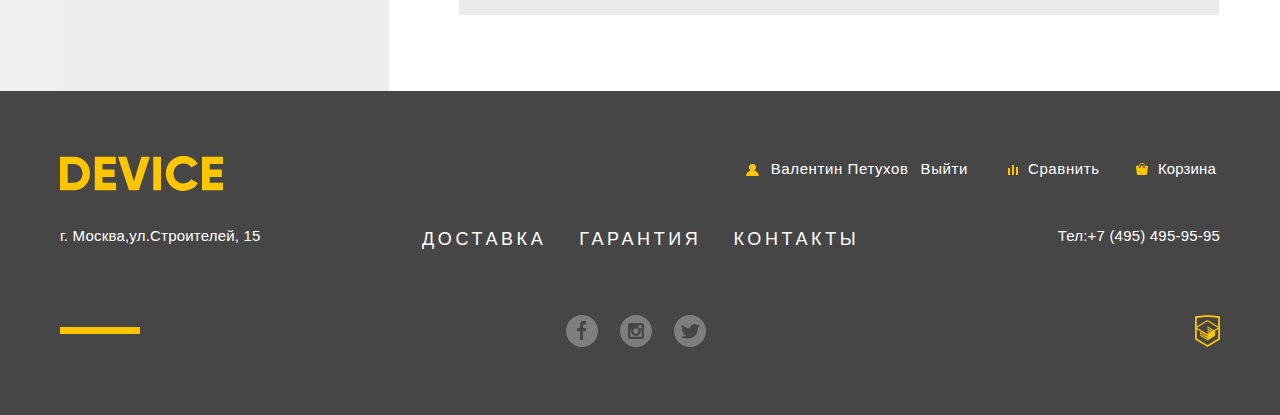
==== commit 62b18765: "Внесены исправления" ====
--- a/catalog.html
+++ b/catalog.html
@@ -24,17 +24,17 @@
           </form>
           <ul class="user-navigation">
             <li class="header-login-link catalog-header">
-              <a href="#">
-                <span>Валентин Петухов</span>
-              </a>
-            </li>
-            <li><a class="header-login-button" href="#"><span>Выйти</span></a></li>
+              <a class="header-profile-link" href="#">
+                Валентин Петухов
+              </a>
+            </li>
+            <li><a class="header-login-button" href="#">Выйти</a></li>
           </ul>
           <a class="compare-button header-button" href="#">
-            <span>Сравнить</span>
+            Сравнить
           </a>
           <a class="basket-button header-button" href="#">
-            <span>Корзина</span>
+            Корзина
           </a>
         </div>
         <ul class="services-navigation-header">
@@ -87,7 +87,7 @@
                     </button>
                     <div>
                       <label for="cost-form-left-number">от</label>
-                      <input type="number" name="cost-form-left-number" min="0" max="10000" value="0">
+                      <input type="number" name="cost-form-left-number" id="cost-form-left-number" min="0" max="10000" value="0">
                     </div>
                   </div>
                   <div class="cost-form-right-button-container cost-button">
@@ -96,7 +96,7 @@
                     </button>
                     <div>
                       <label for="cost-form-right-number">до</label>
-                      <input type="number" name="cost-form-right-number" min="0" max="10000" value="5000">
+                      <input type="number" name="cost-form-right-number" id="cost-form-right-number" min="0" max="10000" value="5000">
                     </div>
                   </div>
                 </div>
@@ -104,23 +104,23 @@
               <div>
                 <h3>Цвет</h3>
                 <ul class="filter-color-check-container">
-                  <li>
+                  <li class="filter-color-check-item">
                     <input class="filter-check-color" type="checkbox" name="filter-check-black" id="filter-check-black">
                     <label for="filter-check-black">Черный</label>
                   </li> 
-                  <li>
+                  <li class="filter-color-check-item">
                     <input class="filter-check-color" type="checkbox" name="filter-check-white" id="filter-check-white">
                     <label for="filter-check-white">Белый</label>
                   </li>
-                  <li>
+                  <li class="filter-color-check-item">
                     <input class="filter-check-color" type="checkbox" name="filter-check-blue" id="filter-check-blue">
                     <label for="filter-check-blue">Синий</label> 
                   </li>
-                  <li>
+                  <li class="filter-color-check-item">
                     <input class="filter-check-color" type="checkbox" name="filter-check-red" id="filter-check-red">
                     <label for="filter-check-red">Красный</label>
                   </li>
-                  <li>
+                  <li class="filter-color-check-item">
                     <input class="filter-check-color" type="checkbox" name="filter-check-pink" id="filter-check-pink">
                     <label for="filter-check-pink">Розовый</label>
                   </li>
@@ -129,15 +129,15 @@
               <div>
                 <h3>Bluetooth</h3>
                 <ul class="filter-bluetooth">
-                <li>
-                  <input class="filter-check-bluetooth" type="radio" name="check-bluetooth" id="check-bluetooth-yes" value="yes" checked>
-                  <label for="check-bluetooth-yes">Есть</label>
-                </li>
-                <li>
-                  <input class="filter-check-bluetooth" type="radio" name="check-bluetooth" id="check-bluetooth-no" value="no">
-                  <label for="check-bluetooth-no">Нет</label>
-                </li>
-               </ul>
+                  <li class="filter-bluetooth-item">
+                    <input class="filter-check-bluetooth" type="radio" name="check-bluetooth" id="check-bluetooth-yes" value="yes" checked>
+                    <label for="check-bluetooth-yes">Есть</label>
+                  </li>
+                  <li class="filter-bluetooth-item">
+                    <input class="filter-check-bluetooth" type="radio" name="check-bluetooth" id="check-bluetooth-no" value="no">
+                    <label for="check-bluetooth-no">Нет</label>
+                  </li>
+                </ul>
               </div>
               <button class="moreinfo-button filter-apply-button" type="submit" name="filter-submit" id="filter-submit">Показать</button>
             </form>
@@ -168,6 +168,7 @@
             <section class="catalog-content">
               <h2 class="visually-hidden">Список товаров</h2>
               <article class="product-card">
+                <h2 class="visually-hidden">Любительская селфи-палка</h2>
                 <div class="product-card-image-container">
                   <div class="product-image-container">
                     <img class="product-image" src="img/item-1.jpg" alt="Любительская селфи-палка" width="360" height="380">
@@ -191,9 +192,10 @@
                 </div>
               </article>
               <article class="product-card">
+                <h2 class="visually-hidden">Профессиональная селфи-палка</h2>
                 <div class="product-card-image-container">
                   <div class="product-image-container">
-                    <img class="product-image" src="img/item-2.jpg" alt="Любительская селфи-палка" width="360" height="380">
+                    <img class="product-image" src="img/item-2.jpg" alt="Профессиональная селфи-палка" width="360" height="380">
                   </div>
                   <div class="product-card-buttons-container">
                     <a class="to-basket-button moreinfo-button" href="#">
@@ -214,9 +216,10 @@
                 </div>
               </article>
               <article class="product-card">
+                <h2 class="visually-hidden">Непотопляемая селфи-палка</h2>
                 <div class="product-card-image-container">
                   <div class="product-image-container">
-                    <img class="product-image" src="img/item-3.jpg" alt="Любительская селфи-палка" width="360" height="380">
+                    <img class="product-image" src="img/item-3.jpg" alt="Непотопляемая селфи-палка" width="360" height="380">
                   </div>
                   <div class="product-card-buttons-container">
                     <a class="to-basket-button moreinfo-button" href="#">
@@ -237,9 +240,10 @@
                 </div>
               </article>
               <article class="product-card">
+                <h2 class="visually-hidden">Селфи-палка "Следуй за мной"</h2>
                 <div class="product-card-image-container">
                   <div class="product-image-container">
-                    <img class="product-image" src="img/item-4.jpg" alt="Любительская селфи-палка" width="360" height="380">
+                    <img class="product-image" src="img/item-4.jpg" alt="Селфи-палка Следуй за мной" width="360" height="380">
                     <span class="product-card-label-new">NEW</span>
                   </div>
                   <div class="product-card-buttons-container">
@@ -297,20 +301,20 @@
         </a>
         <div class="footer-navigation-container">
           <ul class="footer-user-navigation">
-            <li class="footer-login-link footer-button">
-              <a href="#">
-                <span>Валентин Петухов</span>
-              </a>
-            </li>
-            <li>
-              <a class="footer-login-button footer-button" href="#"><span>Выйти</span></a>
+            <li class="footer-login-link index-footer-button">
+              <a class="footer-profile-link footer-button" href="#">
+                Валентин Петухов
+              </a>
+            </li>
+            <li>
+              <a class="footer-login-button footer-button" href="#">Выйти</a>
             <li>
           </ul>
           <a class="footer-compare-button footer-button" href="#">
-            <span>Сравнить</span>
+            Сравнить
           </a>
           <a href="#" class="footer-basket-button footer-button">
-            <span>Корзина</span>
+            Корзина
           </a>
         </div>
         <div class="footer-contacts-and-services-container">
--- a/css/style.css
+++ b/css/style.css
@@ -104,12 +104,12 @@
 }
 
 .header-logo[href]:hover,
-.header-button[href]:hover span {
+.header-button:hover {
   opacity: 0.5;
 }
 
 .header-logo[href]:active,
-.header-button[href]:active {
+.header-button:active {
   opacity: 0.2;
 }
 
@@ -152,30 +152,48 @@
           flex-grow: 1;
 }
 
-.header-login-link svg {
-  margin-right: 5px;
-}
-
-.header-login-link span {
+.header-login-link {
   margin-right: 15px;
 }
 
-.header-login-button:hover span {
+.index-header-button {
+  margin-right: 0;
+
+  -ms-flex-preferred-size: 100px;
+      flex-basis: 100px;
+  letter-spacing: 0.3px;
+}
+
+.header-profile-link:hover,
+.header-login-button:hover {
   opacity: 0.5;
 }
 
+.header-profile-link:active,
+.header-login-button:active {
+  opacity: 0.3;
+}
+
 .header-login-link {
   position: relative;
 
   margin-left: 50px;
 }
 
-.header-login-link:before {
+.index-footer-button {
+
+}
+
+.header-profile-link {
+  position: relative;
+}
+
+.header-profile-link::before {
   content: "";
 
   position: absolute;
   left: -25px;
-  top: 11px;
+  top: 5px;
 
   width: 16px;
   height: 18px;
@@ -612,12 +630,12 @@
   width: 490px;
 }
 
-.second-slide-text {
+.slider-text-wide {
   letter-spacing: 0.2px;
   width: 450px;
 }
 
-.third-slide-text {
+.slider-text-widest {
   letter-spacing: 0.2px;
   width: 470px;
 }
@@ -1570,8 +1588,11 @@
   -webkit-box-pack: end;
       -ms-flex-pack: end;
           justify-content: flex-end;
+  flex-wrap: wrap;
 
   margin-right: -20px;
+
+  padding-left: 100px;
 }
 
 .footer-user-navigation {
@@ -1588,18 +1609,26 @@
 }
 
 .footer-login-link {
-  margin-right: 7px;
-
-  position: relative;
-}
-
-.footer-login-link:before {
+  margin-right: 5px;
+
+  position: relative;
+}
+
+.index-footer-button {
+  margin-right: 12px;
+}
+
+.footer-profile-link {
+  position: relative;
+}
+
+.footer-profile-link:before {
   content: "";
 
   position: absolute;
 
   left: -25px;
-  top: 12px;
+  top: 4px;
 
   width: 16px;
   height: 18px;
@@ -1609,12 +1638,8 @@
   z-index: 1;
 }
 
-.footer-login-link span {
-  margin-right: 5px;
-}
-
 .footer-compare-button {
-  width: 131px;
+  width: 130px;
 
   position: relative;
 }
@@ -1770,7 +1795,7 @@
   opacity: 1;
 }
 
-.footer-social li:active {
+.footer-social img:active {
   opacity: 0.1;
 }
 
@@ -1996,18 +2021,7 @@
 
 .catalog-header {
   margin-left: 152px;
-}
-
-.catalog-header span {
   letter-spacing: 0.5px;
-}
-
-.catalog-header:hover span:last-of-type {
-  opacity: 0.5;
-}
-
-.catalog-header:active span:last-of-type {
-  opacity: 0.2;
 }
 
 /*Main. Site navigation*/
@@ -2377,13 +2391,17 @@
 }
 
 .filter-check-color {
-  display: none;
+  opacity: 0;
+
+  margin-left: -16px;
 }
 
 .filter-color-check-container label {
   position: relative;
 
   padding-left: 18px;
+
+  letter-spacing: 0px;
 }
 
 .filter-color-check-container label::before {
@@ -2391,8 +2409,8 @@
 
   position: absolute;
 
-  width: 30px;
-  height: 30px;
+  width: 23px;
+  height: 23px;
 
   top: -4px;
   left: -22px;
@@ -2405,8 +2423,8 @@
 
   position: absolute;
 
-  width: 30px;
-  height: 30px;
+  width: 23px;
+  height: 23px;
 
   top: -4px;
   left: -22px;
@@ -2414,15 +2432,28 @@
   background: url("../img/checkbox-on.svg") no-repeat 0 0;
 }
 
-.filter-color-check-container li:hover {
+.filter-check-color:focus + label::before,
+.filter-check-color:focus + label::after {
+  outline: 3px solid rgb(59, 153, 252);
+}
+
+.filter-color-check-item:hover {
   opacity: 0.5;
 }
 
-.filter-color-check-container li:active {
+.filter-color-check-item:active {
   opacity: 1;
 }
 
 .filter-check-color:disabled + label {
+  opacity: 0.15;
+}
+
+.filter-color-check-item:hover .filter-check-color:disabled + label {
+  opacity: 0.3;
+}
+
+.filter-color-check-item:active .filter-check-color:disabled + label {
   opacity: 0.15;
 }
 
@@ -2467,11 +2498,14 @@
 }
 
 .filter-bluetooth input[type="radio"] {
-  display: none;
+  opacity: 0;
+
+  margin-left: -16px;
 }
 
 .filter-bluetooth label {
   position: relative;
+
   padding-left: 18px;
 }
 
@@ -2480,8 +2514,8 @@
 
   position: absolute;
 
-  width: 30px;
-  height: 30px;
+  width: 25px;
+  height: 25px;
 
   top: -5px;
   left: -22px;
@@ -2494,8 +2528,8 @@
 
   position: absolute;
 
-  width: 30px;
-  height: 30px;
+  width: 25px;
+  height: 25px;
 
   top: -5px;
   left: -22px;
@@ -2503,21 +2537,34 @@
   background: url("../img/radio-on.svg") no-repeat 0 0;
 }
 
+.filter-check-bluetooth:focus + label::before,
+.filter-check-bluetooth:focus + label::after {
+  outline: 3px solid rgb(59, 153, 252);
+}
+
 .filter-check-bluetooth:checked + label::after {
   content: "";
 
   z-index: 1;
 }
 
-.filter-bluetooth li:hover {
+.filter-bluetooth-item:hover {
   opacity: 0.5;
 }
 
-.filter-bluetooth li:active {
+.filter-bluetooth-item:active {
   opacity: 1;
 }
 
 .filter-check-bluetooth:disabled + label {
+  opacity: 0.15;
+}
+
+.filter-bluetooth-item:hover .filter-check-bluetooth:disabled + label {
+  opacity: 0.3;
+}
+
+.filter-bluetooth-item:active .filter-check-bluetooth:disabled + label {
   opacity: 0.15;
 }
 
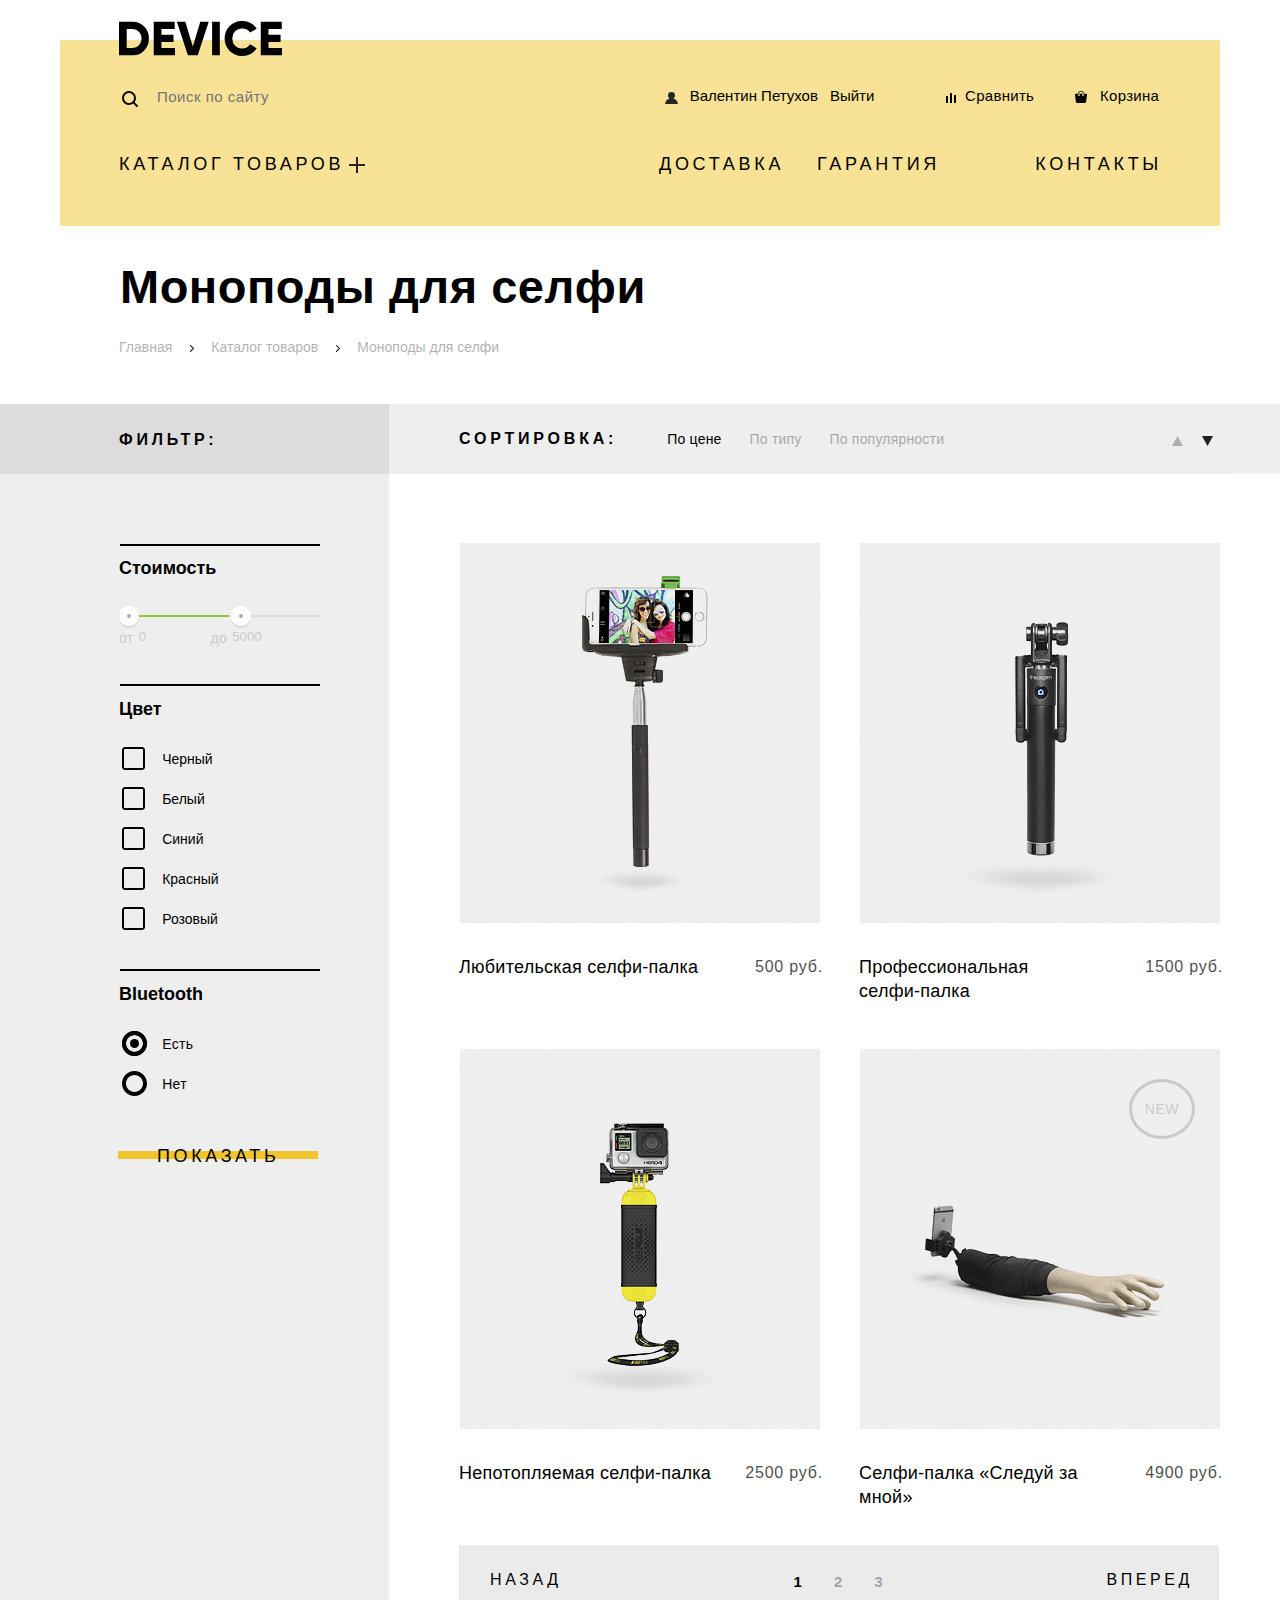
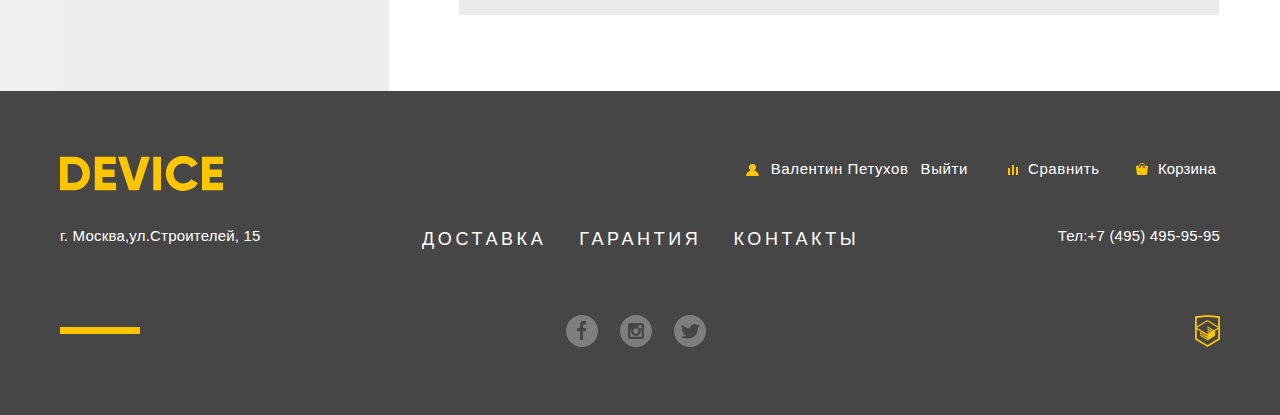
==== commit 758bf64f: "Внесены исправления, сделана минификация" ====
--- a/catalog.html
+++ b/catalog.html
@@ -4,7 +4,7 @@
   <meta charset="UTF-8">
   <title>HTML Academy: Девайс - Каталог</title>
   <link href="css/normalize.css" rel="stylesheet">
-  <link href="css/style.css" rel="stylesheet">
+  <link href="css/style.min.css" rel="stylesheet">
 </head>
 <body>
   <div class="body-container">
--- a/css/style.min.css
+++ b/css/style.min.css
@@ -0,0 +1 @@
+﻿@font-face{font-family:"GilroyExtraBold";src:url(../fonts/gilroyextrabold.woff2) format("woff2");src:url(../fonts/gilroyextrabold.woff) format("woff");font-weight:700;font-style:normal}@font-face{font-family:"GilroyLight";src:url(../fonts/gilroylight.woff2) format("woff2");src:url(../fonts/gilroylight.woff) format("woff");font-weight:400;font-style:normal}@font-face{font-family:"OpenSans";src:url(../fonts/opensans.woff2) format("woff2");src:url(../fonts/opensans.woff) format("woff");font-weight:400;font-style:normal}@font-face{font-family:"OpenSansLight";src:url(../fonts/opensanslight.woff2) format("woff2");src:url(../fonts/opensanslight.woff) format("woff");font-weight:400;font-style:normal}.visually-hidden:not(:focus):not(:active),input[type=checkbox].visually-hidden,input[type=radio].visually-hidden{position:absolute;width:1px;height:1px;margin:-1px;border:0;padding:0;white-space:nowrap;-webkit-clip-path:inset(100%);clip-path:inset(100%);clip:rect(0 0 0 0);overflow:hidden}body{margin:0;padding:0;font-family:"OpenSans","Arial",sans-serif;font-size:15px}img{max-width:100%;height:auto}.body-container{width:1160px;margin-left:auto;margin-right:auto;position:relative}.header ul{list-style:none}.header a{text-decoration:none;color:#000}.header{width:1160px;margin-top:40px;background-color:#f7e296}.header-logo{position:relative;top:-19px;left:59px}.header-button,.header-button a{line-height:30px}.header-button:hover,.header-logo[href]:hover{opacity:.5}.header-button:active,.header-logo[href]:active{opacity:.2}.header-menu-container{display:-webkit-box;display:-ms-flexbox;display:flex;-webkit-box-pack:justify;-ms-flex-pack:justify;justify-content:space-between;-ms-flex-wrap:wrap;flex-wrap:wrap;line-height:30px;padding-left:30px}.header-button{-ms-flex-preferred-size:100px;flex-basis:100px;letter-spacing:.3px;padding-left:25px}.user-navigation{display:-webkit-box;display:-ms-flexbox;display:flex;-webkit-box-pack:center;-ms-flex-pack:center;justify-content:center;padding-left:115px;margin:3px 0 0;-webkit-box-flex:1;-ms-flex-positive:1;flex-grow:1}.index-header-button{margin-right:0;-ms-flex-preferred-size:100px;flex-basis:100px;letter-spacing:.3px}.header-login-button:hover,.header-profile-link:hover{opacity:.5}.header-login-button:active,.header-profile-link:active,.search-form-button:active span{opacity:.3}.header-login-link{position:relative;margin-left:75px}.header-profile-link,.search-form{position:relative}.header-profile-link::before,.search-form::before{content:"";position:absolute;width:16px;height:18px;z-index:1}.header-profile-link::before{background:url(../img/user.svg) no-repeat 0 0;left:-25px;top:5px}.search-form{font-size:0}.search-form::before{left:32px;top:13px;background:url(../img/search.svg) no-repeat 0 0}.search-form-input-container{position:relative;min-width:450px;margin-top:-5px;margin-left:27px;margin-right:-230px}.search-form-input{height:50px;width:360px;padding:0 0 0 40px;font-size:15px;line-height:50px;letter-spacing:.5px;vertical-align:top;background-color:#f7e296;border:0;border-bottom:2px solid transparent;outline:0}.search-form-input:focus{border-bottom-color:#000}.search-input::-webkit-input-placeholder{color:#000;opacity:.3}.search-input:-ms-input-placeholder,.search-input::-ms-input-placeholder{color:#000;opacity:.3}.search-input::placeholder{color:#000;opacity:.3}.search-form-input:hover::-webkit-input-placeholder{opacity:.6}.search-form-input:hover:-ms-input-placeholder,.search-form-input:hover::-ms-input-placeholder{opacity:.6}.search-form-input:hover::placeholder{opacity:.6}.search-form-input:focus::-webkit-input-placeholder{opacity:1}.search-form-input:focus:-ms-input-placeholder,.search-form-input:focus::-ms-input-placeholder{opacity:1}.search-form-input:focus::placeholder{opacity:1}.search-form-button{display:none;height:50px;padding:0 20px;font-size:15px;line-height:1;vertical-align:middle;background-color:transparent;border:2px solid #000}.search-form-button:active,.search-form-button:hover,.search-form-input:focus~.search-form-button{display:inline-block;vertical-align:middle}.search-form-button:hover{color:#fff;background-color:#000}.basket-button,.compare-button{position:relative;margin-top:3px;margin-right:10px}.basket-button::before,.compare-button::before{content:"";position:absolute;width:16px;height:18px}.compare-button::before{background:url(../img/compare.svg) no-repeat 0 0;left:6px;top:12px}.basket-button{margin-right:20px}.basket-button::before{left:0;top:10px;background:url(../img/cart.svg) no-repeat 0 0}.services-navigation-header{display:-webkit-box;display:-ms-flexbox;display:flex;-ms-flex-wrap:wrap;flex-wrap:wrap;font-family:"GilroyExtraBold","Arial",sans-serif;font-size:18px;line-height:24px;letter-spacing:3.7px;text-transform:uppercase;margin:0;padding:29px 22px 0 59px}.goods-menu a[href]:hover,.goods-menu:first-child:hover::before{opacity:.5}.goods-menu a[href]:active,.goods-menu:first-child:active::before{opacity:.2}.goods-menu .goods-menu-items-container{font-family:"OpenSansLight","Arial",sans-serif;font-size:15px;line-height:36px;letter-spacing:.4px;text-transform:none}.goods-menu:first-child{-ms-flex-preferred-size:250px;flex-basis:250px;margin-right:290px;position:relative}.goods-menu:first-child::before{content:"";position:absolute;left:230px;top:5px;width:16px;height:18px;background:url(../img/plus.svg) no-repeat 0 0}.goods-menu:first-child::after{content:"";width:1160px;height:163px;top:24px;left:-59px;position:absolute;background-color:#f7e296;display:none}.goods-menu:first-child:hover .goods-menu-items-container{display:-webkit-box;display:-ms-flexbox;display:flex}.goods-menu:first-child:hover::after{display:block;z-index:2}.goods-menu{margin-right:30px}.goods-menu:nth-child(2){-ms-flex-preferred-size:120px;flex-basis:120px;margin-right:33px}.goods-menu:nth-child(3){-ms-flex-preferred-size:110px;flex-basis:110px;-webkit-box-flex:1.9;-ms-flex-positive:1.9;flex-grow:1.9}.goods-menu:nth-child(4){-ms-flex-preferred-size:120;flex-basis:120;margin-right:36px}.goods-menu ul{margin:0;padding:0}.goods-menu-items-container{display:none;position:absolute;width:1100px;padding-top:21px;margin-left:-60px;padding-left:60px;z-index:10;background-color:#f7e296}.goods-menu ul:first-of-type{display:-webkit-box;display:-ms-flexbox;display:flex;-webkit-box-orient:vertical;-webkit-box-direction:normal;-ms-flex-direction:column;flex-direction:column;min-width:200px;margin-right:40px}.goods-menu ul:nth-of-type(2){min-width:130px;margin-right:70px}.goods-menu ul:nth-of-type(2),.goods-menu ul:nth-of-type(3){display:-webkit-box;display:-ms-flexbox;display:flex;-webkit-box-orient:vertical;-webkit-box-direction:normal;-ms-flex-direction:column;flex-direction:column}.main-container,.main-content{width:1160px;margin-left:auto;margin-right:auto}.main-container,.main-content,.main-services-container{display:block;position:relative}.main-services-container::before{content:"";position:absolute;top:66px;width:100%;height:287px;background-color:#e5e5e5;z-index:-1}.main-container:first-of-type:before{content:"";width:1160px;height:163px;position:absolute;background-color:#f7e296;z-index:-1}.index-main-content ul{list-style:none}.goods-slider{position:relative;margin-bottom:113px}.goods-slider::before{content:"";width:100px;height:7px;position:absolute;top:89px;left:600px;background-color:#fff}.current-slide,.slide{display:-webkit-box;display:-ms-flexbox}.slide{display:none;padding-top:50px}.current-slide{display:flex}.slider-header,.slider-number{font-family:"GilroyExtraBold","Arial",sans-serif}.slider-header{letter-spacing:.5px;width:530px;font-size:47px;line-height:56px}.slider-number{font-size:179px;line-height:179px;color:#fff;position:absolute;top:40px;right:50px}.slider-text{font-family:"OpenSansLight","Arial",sans-serif;font-size:15px;line-height:30px;color:#464646;letter-spacing:.4px;margin-top:20px;width:490px}.slider-text-wide{letter-spacing:.2px;width:450px}.slider-text-widest{letter-spacing:.2px;width:470px}.slider-image-container{min-width:500px;height:500px;margin-top:2px;margin-left:90px}.second-slide-image img{margin-left:25px;margin-top:12px}.third-slide-image{margin-right:-1px}.third-slide-image img{margin-top:65px;margin-left:-60px;min-width:526px;height:334px}.slider-text-container{display:-webkit-box;display:-ms-flexbox;display:flex;-webkit-box-orient:vertical;-webkit-box-direction:normal;-ms-flex-direction:column;flex-direction:column;margin-top:81px;margin-left:10px;z-index:1}.slider-text-container a{margin-top:35px;margin-left:43px}.moreinfo-button{font-family:"GilroyExtraBold","Arial",sans-serif;font-size:18px;line-height:24px;text-decoration:none;text-transform:uppercase;color:#000;letter-spacing:3.6px;border:0;background-color:transparent;position:relative;z-index:1}.slider-moreinfo-button{position:relative;width:150px}.slider-moreinfo-button::before{content:"";position:absolute;width:220px;height:8px;top:8px;left:-43px;background-color:#f0c52e;z-index:-1}.moreinfo-button:hover,.slider-move-buttons button:hover{cursor:pointer}.moreinfo-button:hover::before,.services-slider-buttons a:hover::before{height:40px;top:-8px}.moreinfo-button:active{color:#be9c22}.slider-table-header{font-family:"OpenSansLight","Arial",sans-serif;font-size:13px;line-height:20px;color:#464646;letter-spacing:.6px;text-align:left;width:155px;margin-top:7px}.slider-table-info-text{font-family:"GilroyLight","Arial",sans-serif;font-size:36px;line-height:48px;letter-spacing:.4px;text-align:left;width:155px;margin-top:1px}.second-slide-table-info-text{width:200px;margin-bottom:1px}.slider-table,.slider-table-item{display:-webkit-box;display:-ms-flexbox;display:flex}.slider-table{margin-top:56px;margin-left:-3px}.slider-table-item{-webkit-box-orient:vertical;-webkit-box-direction:reverse;-ms-flex-direction:column-reverse;flex-direction:column-reverse}.slider-table-item:nth-of-type(1){margin-left:1px}.slider-table-item:nth-of-type(2){text-align:left;width:140px;margin-top:1px;margin-left:5px}.slider-move-container{position:absolute;top:359px;right:117px;z-index:100}.popular,.popular-item-list,.slider-move-buttons{display:-webkit-box;display:-ms-flexbox;display:flex}.slider-move-buttons{-webkit-box-align:center;-ms-flex-align:center;align-items:center;width:50px;height:20px}.slider-move-buttons li{margin-right:21px;margin-top:4px}.slider-move-buttons button{background-color:transparent;border:0;width:13px;height:15px;position:relative}.slider-move-button-current::before,.slider-move-button::before{content:"";position:absolute;top:-1px;left:3px;width:13px;height:13px;background-size:12px}.slider-move-button::before{background:url(../img/slider-button-empty.svg) no-repeat 0 0}.slider-move-button-current::before{background:url(../img/slider-button.svg) no-repeat 0 0}.popular-item-container a{font-family:"GilroyExtraBold","Arial",sans-serif;font-size:18px;line-height:24px;text-decoration:none;color:#000;letter-spacing:.2px}.popular,.popular-item-list{-ms-flex-wrap:wrap;flex-wrap:wrap;-webkit-box-pack:start;-ms-flex-pack:start;justify-content:flex-start}.popular{margin-top:51px}.popular-item-list{list-style:none;margin:0;padding:0;min-width:1160px}.popular-item-image{position:relative}.popular-item-text-custom-width{width:100px}.popular-item-container{display:-webkit-box;display:-ms-flexbox;display:flex;-webkit-box-orient:vertical;-webkit-box-direction:normal;-ms-flex-direction:column;flex-direction:column;-ms-flex-wrap:wrap;flex-wrap:wrap;margin-top:173px;margin-bottom:50px;margin-right:40px;-ms-flex-preferred-size:160px;flex-basis:160px}.popular-item-container:nth-of-type(6n){margin-right:0}.popular-item-container:nth-of-type(1) .popular-item-image::before{content:"";position:absolute;top:-193px;width:160px;height:160px;background:#f7e296 url(../img/popular-1.svg) no-repeat 50% 50%}.popular-item-container:nth-of-type(2) .popular-item-image::before{content:"";position:absolute;top:-193px;width:160px;height:160px;background:#f7e296 url(../img/popular-2.svg) no-repeat 50% 95%}.popular-item-container:nth-of-type(3) .popular-item-image::before{content:"";position:absolute;top:-193px;width:160px;height:160px;background:#f7e296 url(../img/popular-3.svg) no-repeat 50% 50%}.popular-item-container:nth-of-type(4) .popular-item-image::before{content:"";position:absolute;top:-193px;width:160px;height:160px;background:#f7e296 url(../img/popular-4.svg) no-repeat 50% 50%}.popular-item-container:nth-of-type(5) .popular-item-image::before{content:"";position:absolute;top:-193px;width:160px;height:160px;background:#f7e296 url(../img/popular-5.svg) no-repeat 50% 50%}.popular-item-container:nth-of-type(6) .popular-item-image::before{content:"";position:absolute;top:-193px;width:160px;height:160px;background:#f7e296 url(../img/popular-6.svg) no-repeat 50% 50%}.popular-item-container .popular-item-image:hover::before{background-color:#f0c52e}.popular-item-container:active{opacity:.3}.popular-item-container div:first-of-type{margin-bottom:25px}.services-slider-buttons a{font-family:"GilroyExtraBold","Arial",sans-serif;font-size:18px;line-height:24px;text-transform:uppercase;letter-spacing:3.5px;text-decoration:none;color:#000;border:0;outline:0;background-color:transparent;position:relative;margin-top:4px}.services-slider-buttons a::before{content:"";position:absolute;width:160px;height:8px;top:8px;background-color:#f0c52e;z-index:-1}.services-slider-buttons .services-slider-button-delivery::before{left:-19px}.services-slider-buttons .services-slider-button-warranty::before{left:-24px}.services-slider-buttons .services-slider-button-credit::before{left:-37px}.services-slider-buttons .current-services-slider-button,.services-slider-buttons a:active{color:#f7e184}.services-slider-buttons .current-services-slider-button::before,.services-slider-buttons a:active::before,.services::before{width:280px;height:40px;top:-8px;background-color:#000}.services,.services-slider-buttons ul{display:-webkit-box;display:-ms-flexbox;display:flex}.services{position:relative;width:1160px;margin:65px auto 150px}.services::before{content:"";position:absolute;top:-34px;left:277px;width:7px;height:320px}.services::after{content:"";position:absolute;top:51px;right:62px;width:140px;height:170px;background:url(../img/delivery.svg) no-repeat 0 0}.services-slider-buttons ul{-webkit-box-orient:vertical;-webkit-box-direction:normal;-ms-flex-direction:column;flex-direction:column;margin:0;padding:0;width:160px}.services-slider-buttons li{margin-top:53px;margin-left:3px;text-align:center}.services-slider-buttons li:nth-of-type(2),.services-slider-buttons li:nth-of-type(3){margin-top:40px;text-align:center}.services-slider-text{display:-webkit-box;display:-ms-flexbox;display:none;-webkit-box-orient:vertical;-webkit-box-direction:normal;-ms-flex-direction:column;flex-direction:column;margin-top:-2px}.services-slider-text h2{font-family:"GilroyExtraBold","Arial",sans-serif;font-size:47px;line-height:48px;letter-spacing:1px;margin-left:240px}.services-slider-text p{font-family:"OpenSansLight","Arial",sans-serif;font-size:15px;line-height:30px;color:#464646;letter-spacing:.5px;margin-left:240px;margin-right:320px;margin-top:-6px;width:440px}.current-services-slide-text,.logotypes,.logotypes-list{display:-webkit-box;display:-ms-flexbox;display:flex}.logotypes{margin-top:223px;margin-bottom:102px}.logotypes-list{-webkit-box-pack:start;-ms-flex-pack:start;justify-content:flex-start;-ms-flex-wrap:wrap;flex-wrap:wrap;margin:0;padding:0}.logotypes-list li{position:relative;margin-right:40px}.logotypes-list li:first-of-type::before{content:"";display:none;position:absolute;width:260px;height:100px;top:0;left:0;background:url(../img/logo-1-colored.png) no-repeat 0 0}.logotypes-list li:nth-of-type(2)::before{content:"";display:none;position:absolute;width:260px;height:100px;top:0;left:0;background:url(../img/logo-2-colored.png) no-repeat 0 0}.logotypes-list li:nth-of-type(3)::before{content:"";display:none;position:absolute;width:260px;height:100px;top:0;left:0;background:url(../img/logo-3-colored.png) no-repeat 0 0}.logotypes-list li:nth-of-type(4)::before{content:"";display:none;position:absolute;width:260px;height:100px;top:0;left:0;background:url(../img/logo-4-colored.png) no-repeat 0 0}.logotypes-list li:hover::before{display:block}.logotypes-list li:nth-child(4n){margin-right:0}.about-us-container{display:-webkit-box;display:-ms-flexbox;display:flex;margin-top:105px;margin-bottom:91px}.about-us-container h2,.about-us-list{font-family:"GilroyExtraBold","Arial",sans-serif}.about-us-container h2{letter-spacing:.6px;margin-left:-1px;font-size:47px;line-height:48px}.about-us-container p{font-family:"OpenSansLight","Arial",sans-serif;font-size:15px;line-height:30px;color:#464646;letter-spacing:.2px}.about-us-list{padding:0;margin:64px 0 0 16px;font-size:16px;line-height:40px;color:#000}.about-us-list li{padding-left:19px;position:relative}.about-us-list li::before{content:"";position:absolute;top:17px;left:-16px;width:4px;height:4px;border:2px solid #e5e5e5;border-radius:50%}.about-us,.contacts{display:-webkit-box;display:-ms-flexbox;display:flex;-webkit-box-orient:vertical;-webkit-box-direction:normal;-ms-flex-direction:column;flex-direction:column;position:relative}.about-us{margin-right:137px}.about-us::before,.contacts::before{content:"";width:80px;height:7px;position:absolute;top:-13px;background-color:#000}.contacts::before{left:4px}.about-us p{padding:0;margin:5px 0 0}.contacts p{padding:0;margin:5px 0 38px 1px;width:550px}.about-us p:first-of-type{width:460px;margin-bottom:25px}.about-us p:nth-of-type(2){width:460px}.contacts .map-container{margin-left:3px}.about-us-button{margin-top:62px;margin-left:23px;width:230px;position:relative}.about-us-button::before,.contacts-button::before{content:"";position:absolute;width:260px;height:8px;top:8px;left:-23px;background-color:#f0c52e;z-index:-1}.contacts-button{margin-top:72px;margin-left:43px;width:210px}.contacts-button::before{left:-40px}.footer,.footer-container{width:100%;background-color:#464646}.footer{width:1160px;margin-left:auto;margin-right:auto;padding-bottom:50px;display:block;position:relative}.footer ul{list-style:none}.footer-button,.footer-button a{text-decoration:none;font-family:"OpenSansLight","Arial",sans-serif;font-size:15px;line-height:36px;color:#fff;letter-spacing:.6px}.footer-button:hover,.footer-logo[href]:hover,.services-navigation-footer a:hover{opacity:.5}.footer-button:active,.footer-logo[href]:active,.services-navigation-footer a:active{opacity:.2}.footer-navigation{padding-top:45px;position:relative}.footer-logo{position:absolute;top:65px;fill:#ffc600}.footer::before{content:"";position:absolute;left:0;bottom:81px;width:80px;height:7px;background-color:#ffc600}.footer-navigation-container,.footer-user-navigation{display:-webkit-box;display:-ms-flexbox;display:flex;-webkit-box-align:center;-ms-flex-align:center;align-items:center}.footer-navigation-container{-webkit-box-pack:end;-ms-flex-pack:end;justify-content:flex-end;-ms-flex-wrap:wrap;flex-wrap:wrap;padding-left:100px;margin-right:-20px}.footer-user-navigation{margin-right:60px}.footer-login-link{padding:0;margin:0 5px 0 0;position:relative}.footer-navigation-container a{margin:0;padding:0}.index-footer-button{margin-right:12px}.footer-profile-link{position:relative}.footer-compare-button::before,.footer-profile-link:before{content:"";position:absolute;width:16px;height:18px;z-index:1}.footer-profile-link:before{background:url(../img/user-footer.svg) no-repeat 0 0;left:-25px;top:4px}.footer-compare-button{width:130px;position:relative}.footer-compare-button::before{left:-20px;top:14px;background:url(../img/compare-footer.svg) no-repeat 0 0}.footer-basket-button{width:82px;letter-spacing:.1px;position:relative}.footer-basket-button::before{content:"";position:absolute;left:-22px;top:12px;width:16px;height:18px;background:url(../img/cart-footer.svg) no-repeat 0 0;z-index:1}.services-navigation-footer a{font-family:"GilroyExtraBold","Arial",sans-serif;font-size:18px;line-height:24px;text-decoration:none;text-transform:uppercase;color:#fff;letter-spacing:3.6px}.footer-contacts-and-services-container{display:-webkit-box;display:-ms-flexbox;display:flex;-webkit-box-align:center;-ms-flex-align:center;align-items:center}.footer-contacts-and-services-container p{font-family:"OpenSansLight","Arial",sans-serif;font-size:15px;line-height:30px;color:#fff;letter-spacing:.2px;margin-top:19px}.footer-contacts-and-services-container p:first-of-type{margin-right:103px}.services-navigation-footer{display:-webkit-box;display:-ms-flexbox;display:flex;-webkit-box-pack:center;-ms-flex-pack:center;justify-content:center;margin-top:25px;-webkit-box-flex:1;-ms-flex-positive:1;flex-grow:1}.services-navigation-footer li{margin-right:33px}.services-navigation-footer li:nth-of-type(1){margin-left:-3px}.services-navigation-footer li:nth-of-type(3){margin-right:177px;margin-left:-1px}.footer-social,.footer-social-container{display:-webkit-box;display:-ms-flexbox;display:flex;width:1160px}.footer-social-container{-webkit-box-align:center;-ms-flex-align:center;align-items:center;margin-top:34px;-webkit-box-pack:end;-ms-flex-pack:end;justify-content:flex-end}.footer-social{-webkit-box-pack:center;-ms-flex-pack:center;justify-content:center;margin-right:auto;margin-left:auto}.footer-social li{margin-right:22px;opacity:.3}.footer-social li:hover,.write-us-popup-close:hover{opacity:1}.footer-social img:active{opacity:.1}.academy-logo{bottom:0;right:140px}.academy-logo img:hover{opacity:.5}.academy-logo img:active{opacity:.2}.write-us-popup{display:none;position:absolute;width:960px;height:555px;top:0;bottom:0;left:0;right:0;margin:auto;-webkit-box-shadow:0 10px 25px 0 #d5d5d5;box-shadow:0 10px 25px 0 #d5d5d5;background-color:#fff;z-index:999}.write-us-popup-container{position:relative}.write-us-popup-close{position:absolute;top:-80px;right:20px;width:55px;height:55px;font-size:0;background-color:transparent;background:url(../img/modal-close.svg) no-repeat 0 0;border:0;opacity:.5;cursor:pointer}.write-us-popup-close:active{opacity:.3}.write-us-form{width:765px;height:380px;margin-left:auto;margin-right:auto;margin-top:100px}.write-us-form,.write-us-input-container div{display:-webkit-box;display:-ms-flexbox;display:flex;-webkit-box-orient:vertical;-webkit-box-direction:normal;-ms-flex-direction:column;flex-direction:column}.write-us-input-container div:first-of-type{margin-right:39px}.write-us-input-container{display:-webkit-box;display:-ms-flexbox;display:flex;margin-bottom:40px}.write-us-form input,.write-us-form textarea{font-family:"OpenSans","Arial",sans-serif;font-size:14px;line-height:18px}.write-us-input-container input{min-height:50px;width:360px;height:50px;background-color:#f2f2f2;border:0;text-indent:20px}.write-us-form textarea:hover,.write-us-input-container input:hover{background-color:#eaeaea}.write-us-form textarea:focus,.write-us-input-container input:focus{background-color:#fff;outline:3px solid #f0c52e}.write-us-input-container input:invalid{background-color:#f6dada}.write-us-form textarea{width:760px;height:145px;margin-bottom:50px;background-color:#f2f2f2;border:0;resize:none;text-indent:20px;padding-top:15px}.write-us-form input::-webkit-input-placeholder,.write-us-form textarea::-webkit-textarea-placeholder{opacity:.3}.write-us-form input::-moz-placeholder,.write-us-form textarea::-moz-placeholder{opacity:.3}.write-us-form input:-ms-input-placeholder,.write-us-form textarea:-ms-textarea-placeholder{opacity:.3}.write-us-form button{width:130px;margin-left:30px}.write-us-form-button::before{content:"";position:absolute;width:200px;height:8px;top:8px;left:-30px;background-color:#f0c52e;z-index:-1}.write-us-form label{font-family:"GilroyExtraBold","Arial",sans-serif;font-size:18px;line-height:24px;font-weight:700;margin-bottom:5px} /*!!!!!!!!!!!!!!!! CONTENT PAGE !!!!!!!!!!!!!!!!!!!!*/ .catalog-header{margin-left:172px;margin-right:12px}.site-navigation h1{font-family:"GilroyExtraBold","Arial",sans-serif;font-size:47px;line-height:56px;letter-spacing:.5px;padding-left:60px}.site-navigation ul{display:-webkit-box;display:-ms-flexbox;display:flex;margin-top:-11px;margin-left:4px;list-style:none}.site-navigation li{margin-right:13px;position:relative}.site-navigation li:not(:last-of-type)::before{content:"";position:absolute;top:10px;right:-12px;width:5px;height:10px;background:url(../img/nav-arrow.svg) no-repeat 0 0}.filter-cost-form label,.site-navigation a{font-family:"OpenSansLight","Arial",sans-serif;font-size:14px}.site-navigation a{text-decoration:none;color:#000;opacity:.3;padding-right:11px;padding-left:15px;line-height:24px}.site-navigation a[href]:hover{opacity:1}.site-navigation a[href]:active{opacity:.1}.catalog-main-content{margin-top:83px;padding-bottom:29px;display:block;position:relative}.site-navigation::before{content:"";width:1160px;height:52px;top:-85px;position:absolute;background-color:#f7e296;z-index:-1}.catalog-main-content-container,.filter{display:-webkit-box;display:-ms-flexbox;display:flex;position:relative}.filter{-webkit-box-orient:vertical;-webkit-box-direction:normal;-ms-flex-direction:column;flex-direction:column;margin-bottom:-29px;padding-left:59px;padding-top:10px;padding-right:70px;min-width:200px;background-color:#eee;margin-top:-10px}.filter::after,.filter::before{content:"";top:0;position:absolute}.filter::after{right:0;width:100vw;background-image:-webkit-linear-gradient(#dbdbdb 70px,#efefef 70px);background-image:-o-linear-gradient(#dbdbdb 70px,#efefef 70px);background-image:linear-gradient(#dbdbdb 70px,#efefef 70px);height:100%;z-index:-1}.filter::before{width:468px;height:70px;left:-139px;background-color:#dcdcdc;z-index:1}.catalog-main-content-container{margin-top:55px}.catalog-main-content-container::before{content:"";width:200px;height:2px;top:130px;left:60px;position:absolute;background-color:#000;z-index:1}.catalog-main-content-inner-container,.cost-form-buttons-container>div{display:-webkit-box;display:-ms-flexbox;display:flex;-webkit-box-orient:vertical;-webkit-box-direction:normal;-ms-flex-direction:column;flex-direction:column}.filter h2,.filter h3,.sort h2{font-family:"GilroyExtraBold","Arial",sans-serif;line-height:24px}.filter h2,.sort h2{letter-spacing:3.8px;text-transform:uppercase;z-index:1;font-size:16px}.filter h3{font-size:18px}.filter-cost-form label{line-height:40px;letter-spacing:.3px}.filter-cost-form .cost-form-range-button{min-width:22px;min-height:22px;width:22px;background:url(../img/filter-button.svg) no-repeat 0 0;border:0}.cost-form-buttons-container button:hover{-webkit-transform:scale(1.07);-ms-transform:scale(1.07);transform:scale(1.07);cursor:pointer}.filter-cost-form input[type=number]{border:0;background-color:transparent;-moz-appearance:textfield;opacity:.15;width:60px;height:15px}.filter-cost-form input[type=number]::-webkit-inner-spin-button,.filter-cost-form input[type=number]::-webkit-outer-spin-button{-webkit-appearance:none}.cost-form-buttons-container{display:-webkit-box;display:-ms-flexbox;display:flex;padding-top:8px;height:50px;margin-right:-52px;position:relative;z-index:1}.cost-form-buttons-container label{opacity:.15}.cost-form-buttons-container>div:last-of-type{-webkit-box-align:center;-ms-flex-align:center;align-items:center}.cost-button div{display:-webkit-box;display:-ms-flexbox;display:flex}.cost-form-right-button-container div{text-indent:20px}.cost-button label{margin-right:3px;margin-top:-10px}.cost-form-left-button-container{position:relative;z-index:1}.cost-form-right-button-container{z-index:1;margin-left:-10px}.cost-form-left-button-container::after{content:"";width:110px;height:2px;top:9px;left:0;position:absolute;background-color:#91c92f;z-index:-1}.cost-form-buttons-container::after{content:"";width:200px;height:2px;top:17px;left:0;position:absolute;background-color:#dbdbdb}.filter-cost-form{margin-top:73px}.filter-cost-form>div:first-of-type::before{content:"";width:200px;height:2px;top:280px;left:60px;position:absolute;background-color:#000}.filter-cost-form div:first-of-type{margin-bottom:41px}.filter .filter-color-check-container{display:-webkit-box;display:-ms-flexbox;display:flex;-webkit-box-orient:vertical;-webkit-box-direction:normal;-ms-flex-direction:column;flex-direction:column;padding:0;margin:0 0 0 21px;list-style:none}.filter-bluetooth input[type=radio],.filter-check-color{opacity:0;margin-left:-16px}.filter-color-check-container label{position:relative;padding-left:18px;letter-spacing:0}.filter-color-check-container label::before{content:"";position:absolute;width:23px;height:23px;top:-4px;left:-22px;background:url(../img/checkbox-off.svg) no-repeat 0 0}.filter-color-check-container label::after{content:none;position:absolute;width:23px;height:23px;top:-4px;left:-22px;background:url(../img/checkbox-on.svg) no-repeat 0 0}.filter-check-color:focus+label::after,.filter-check-color:focus+label::before{opacity:.3}.filter-color-check-item:hover{opacity:.5}.filter-color-check-item:active{opacity:1}.filter-color-check-item:hover .filter-check-color:disabled+label{opacity:.3}.filter-check-bluetooth:disabled+label,.filter-check-color:disabled+label,.filter-color-check-item:active .filter-check-color:disabled+label{opacity:.15}.filter-check-color:checked+label::after{content:"";z-index:1}.filter-cost-form div:nth-of-type(2){margin-bottom:43px}.filter-cost-form div:nth-of-type(3)::before{content:"";width:200px;height:2px;top:565px;left:60px;position:absolute;background-color:#000}.filter-bluetooth{display:-webkit-box;display:-ms-flexbox;display:flex;-webkit-box-orient:vertical;-webkit-box-direction:normal;-ms-flex-direction:column;flex-direction:column;padding:0;margin:0 0 0 21px;list-style:none}.filter-bluetooth label{position:relative;padding-left:18px}.filter-bluetooth label::before{content:"";position:absolute;width:25px;height:25px;top:-5px;left:-22px;background:url(../img/radio-off.svg) no-repeat 0 0}.filter-bluetooth label::after{content:none;position:absolute;width:25px;height:25px;top:-5px;left:-22px;background:url(../img/radio-on.svg) no-repeat 0 0}.filter-check-bluetooth:focus+label::after,.filter-check-bluetooth:focus+label::before{opacity:.3}.filter-check-bluetooth:checked+label::after{content:"";z-index:1}.filter-bluetooth-item:hover,.sort-buttons-container a:hover{opacity:.5}.filter-bluetooth-item:active,.sort-buttons-container .filter-sort-button-active,.sort-buttons-container a:active{opacity:1}.filter-bluetooth-item:hover .filter-check-bluetooth:disabled+label{opacity:.3}.filter-bluetooth-item:active .filter-check-bluetooth:disabled+label{opacity:.15}.filter-cost-form div:last-of-type{margin-bottom:39px}.filter-apply-button{margin-left:32px;margin-bottom:50px}.filter-apply-button::before{content:"";position:absolute;width:200px;height:8px;top:8px;left:-33px;background-color:#f0c52e;z-index:-1}.filter-apply-button:hover::before,.to-basket-button:hover::before{height:40px;top:-8px}.sort{display:-webkit-box;display:-ms-flexbox;display:flex;min-height:70px;margin-top:-10px;padding-left:22px;text-decoration:none;background-color:#eee}.catalog-body-container,.index-body-container,.sort{position:relative}.catalog-body-container::after{content:"";position:absolute;top:145px;right:0;width:100%;height:70px;background-color:#efefef;z-index:-2}.sort h2{-ms-flex-item-align:center;-ms-grid-row-align:center;align-self:center;margin-right:10px}.sort-buttons-container{display:-webkit-box;display:-ms-flexbox;display:flex;margin-left:48px}.filter-sort_by-container{margin-right:160px}.filter-sort-ascdesc-container a,.filter-sort_by-container a{opacity:.3;-ms-flex-item-align:center;-ms-grid-row-align:center;align-self:center}.filter-sort_by-container a{font-family:"OpenSans","Arial",sans-serif;font-size:14px;line-height:18px;text-decoration:none;letter-spacing:.2px;color:#000;white-space:nowrap;margin-right:28px}.filter-sort-ascdesc-container,.filter-sort_by-container{display:-webkit-box;display:-ms-flexbox;display:flex;-webkit-box-align:center;-ms-flex-align:center;align-items:center;list-style:none}.filter-sort-ascdesc-container a{margin-right:30px}.filter-sort-asc-button,.filter-sort-desc-button{position:relative}.filter-sort-asc-button::before,.filter-sort-desc-button::before{content:"";position:absolute;top:5px;left:0;width:11px;height:11px}.filter-sort-asc-button::before{background:url(../img/icon-up-dir.svg) no-repeat 0 0}.filter-sort-desc-button::before{background:url(../img/icon-down-dir.svg) no-repeat 0 0}.catalog-content,.product-description-table-item{display:-webkit-box;display:-ms-flexbox;display:flex}.catalog-content{-ms-flex-wrap:wrap;flex-wrap:wrap;margin-left:71px;margin-top:69px;max-width:820px}.product-description-table-item{-webkit-box-pack:justify;-ms-flex-pack:justify;justify-content:space-between;width:350px}.product-description-table-header{font-family:"GilroyExtraBold","Arial",sans-serif;font-size:18px;line-height:24px;letter-spacing:.25px;text-align:left;max-width:260px;margin-left:-1px}.product-description-table-header-custom-width{width:180px}.product-description-table-info-text{font-family:"GilroyLight","Arial",sans-serif;font-size:16px;line-height:24px;opacity:.7;letter-spacing:.8px;text-align:right;margin-right:-13px}.product-description{margin-top:32px}.product-description a{text-decoration:none;color:#000}.pagination-list a[href]:hover,.product-card-image-container:hover .product-image-container,.product-description a:hover{opacity:.5}.product-description a:active{opacity:.2}.product-image-container{width:360px;height:380px;background-color:#eee;position:relative}.product-card .product-card-buttons-container{display:none;-webkit-box-orient:vertical;-webkit-box-direction:normal;-ms-flex-direction:column;flex-direction:column;position:absolute;top:38%;left:21%;width:210px}.product-card-buttons-container a{text-decoration:none;color:#000;text-align:center}.to-basket-button{margin-bottom:15px}.to-compare-button{border:0;background:0 0;font-family:"OpenSansLight","Arial",sans-serif;font-size:13px;line-height:36px;opacity:.3}.pagination-list a[href]:active,.to-compare-button:hover{opacity:1}.to-compare-button:active{opacity:.1}.to-basket-button::before{content:"";position:absolute;width:200px;height:8px;top:8px;left:5px;background-color:#f0c52e;z-index:-1}.product-card-image-container:hover .product-card-buttons-container{display:-webkit-box;display:-ms-flexbox;display:flex}.product-card-label-new{position:absolute;top:30px;right:25px;border:3px solid #000;border-radius:50%;padding:15px 13px;font-family:"GilroyExtraBold","Arial",sans-serif;font-size:14px;line-height:24px;letter-spacing:.5px;opacity:.15}.product-card{margin-right:40px;margin-bottom:46px;position:relative}.product-card:nth-of-type(2n){margin-right:0}.pagination,.pagination-list{display:-webkit-box;display:-ms-flexbox;display:flex}.pagination{-webkit-box-pack:justify;-ms-flex-pack:justify;justify-content:space-between;-webkit-box-align:center;-ms-flex-align:center;align-items:center;margin-left:70px;width:760px;padding-bottom:10px;margin-bottom:47px;background-color:#ebebeb;margin-top:-10px}.pagination-list{padding-top:3px;margin-top:25px;list-style:none}.pagination-list li{margin-right:32px}.pagination-list a{font-family:"GilroyExtraBold","Arial",sans-serif;font-weight:700;opacity:.3;text-decoration:none;color:#000}.pagination-button-back{padding-left:9px;margin-top:5px}.pagination-button-next{padding-right:9px;margin-top:5px}.pagination-button{font-family:"GilroyExtraBold","Arial",sans-serif;font-size:16px;line-height:24px;text-decoration:none;text-transform:uppercase;color:#000;letter-spacing:3.6px;position:relative;z-index:1}.pagination-button[href]::before{content:"";display:none;position:absolute;width:130px;height:70px;top:-19px;left:-21px;background-color:#d9d9d9;z-index:-1}.pagination-button-next.pagination-button[href]::before{left:-25px}.pagination-button[href]:hover::before{display:block}.pagination-button[href]:active span{opacity:.3}.pagination-button:last-child::before{width:132px}.pagination-button:hover::before{background-color:#d9d9d9}.pagination-button:first-of-type{padding-top:5px;margin-left:22px}.pagination-button:last-of-type{padding-top:5px;margin-right:17px}.pagination-list .pagination-current-page{font-family:"GilroyExtraBold","Arial",sans-serif;font-weight:700;opacity:1}a:not([href]){cursor:default}